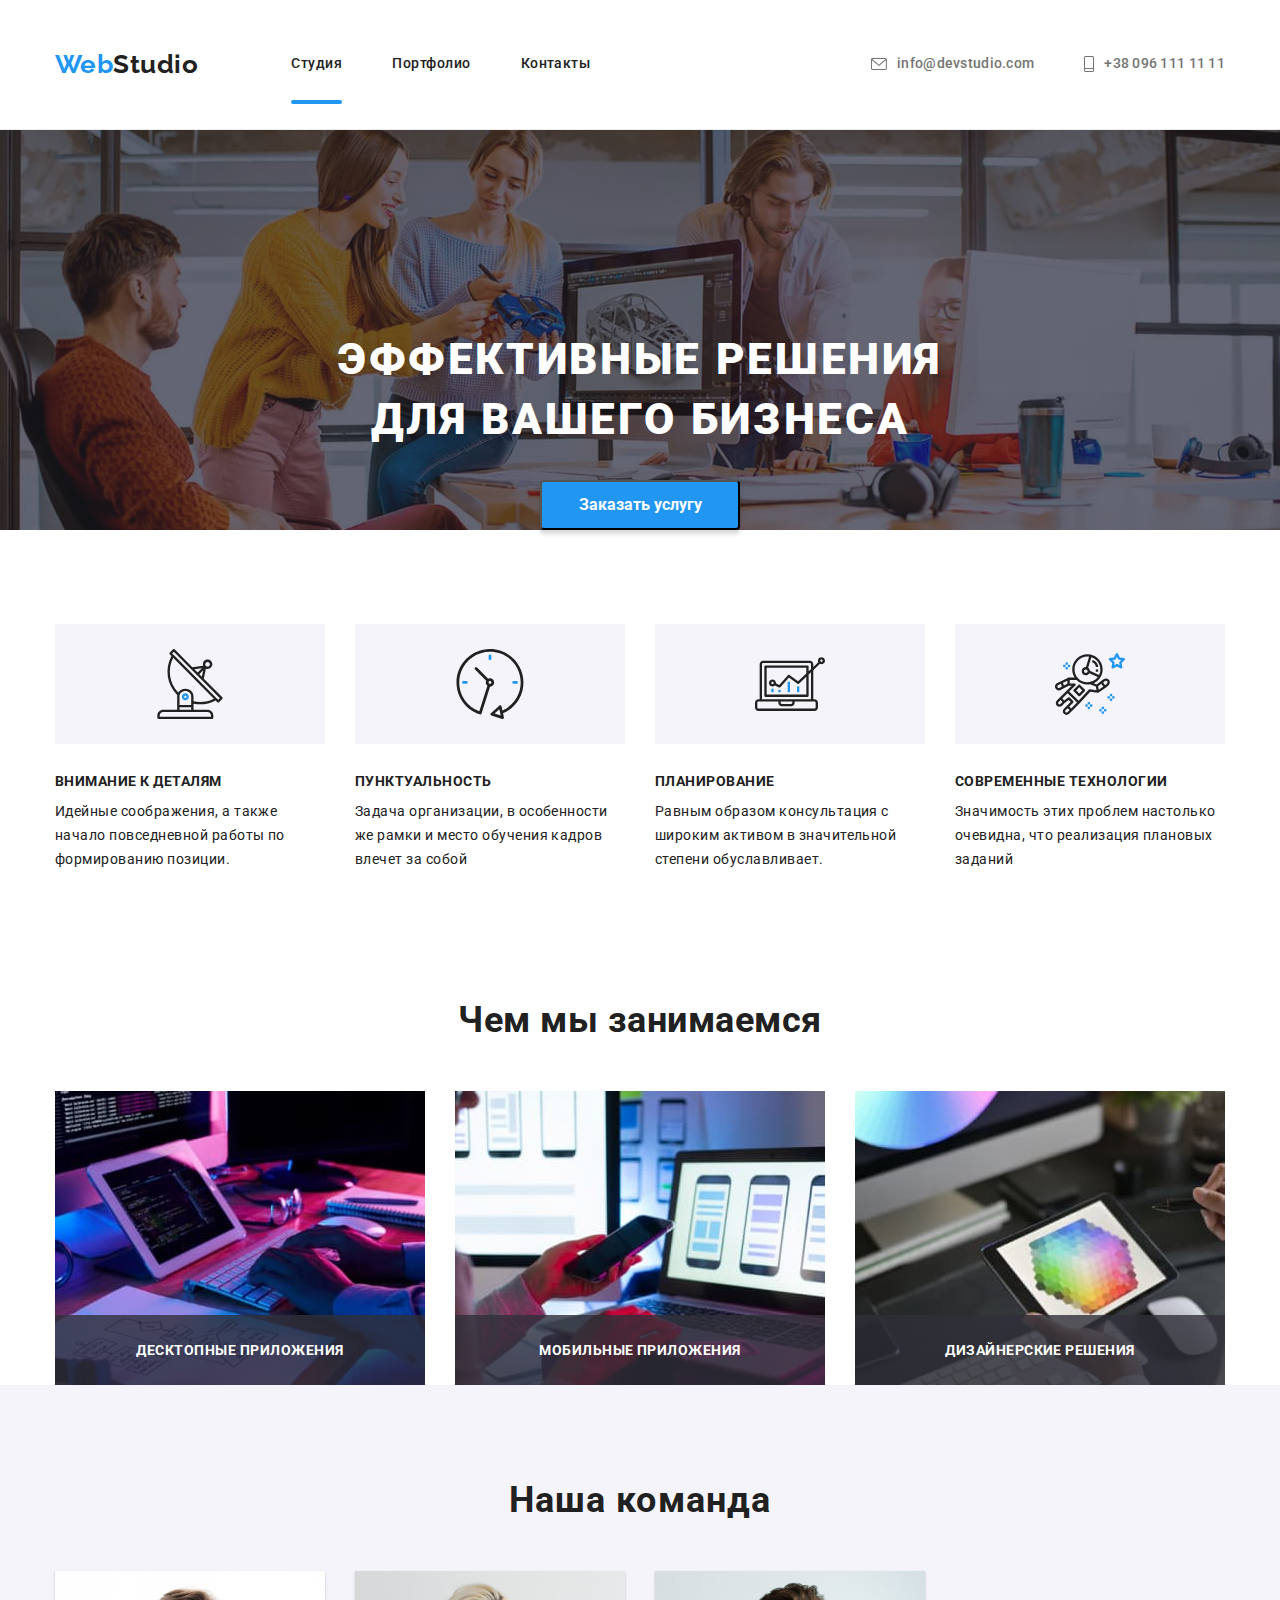
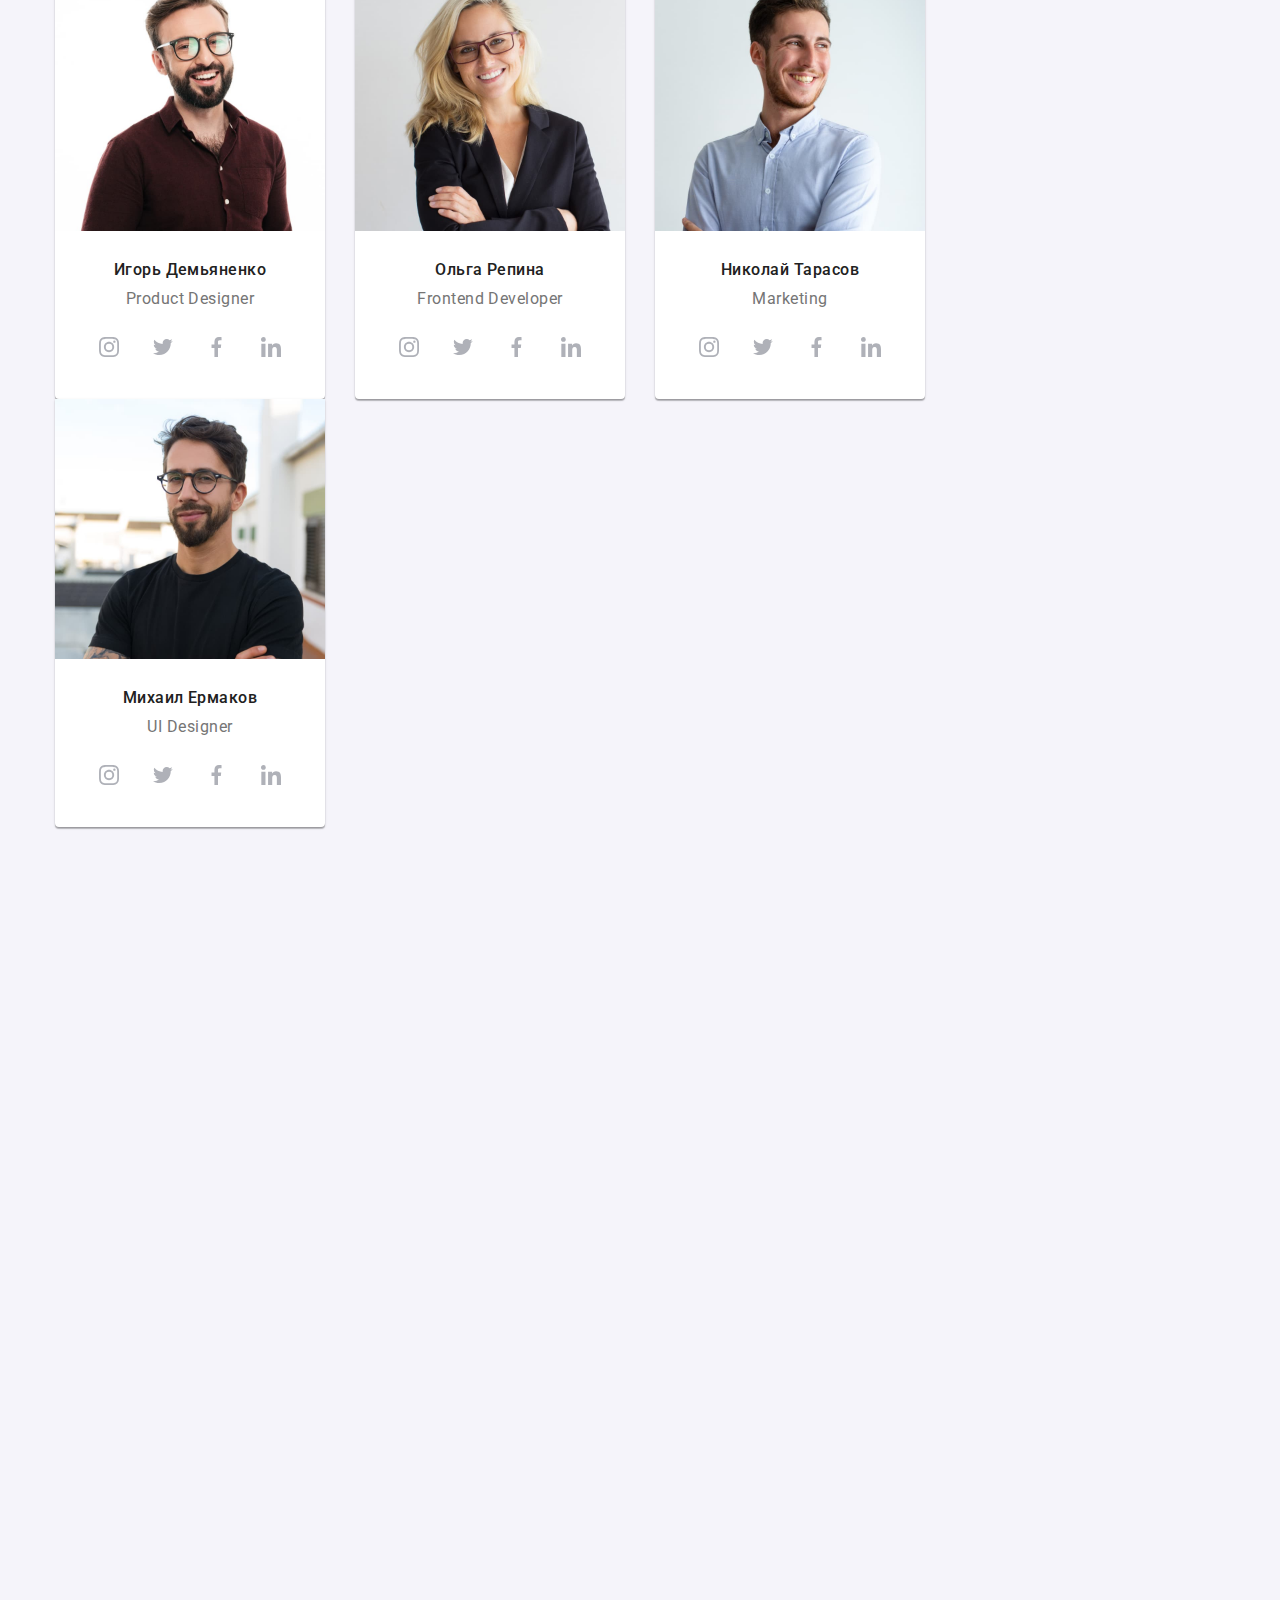
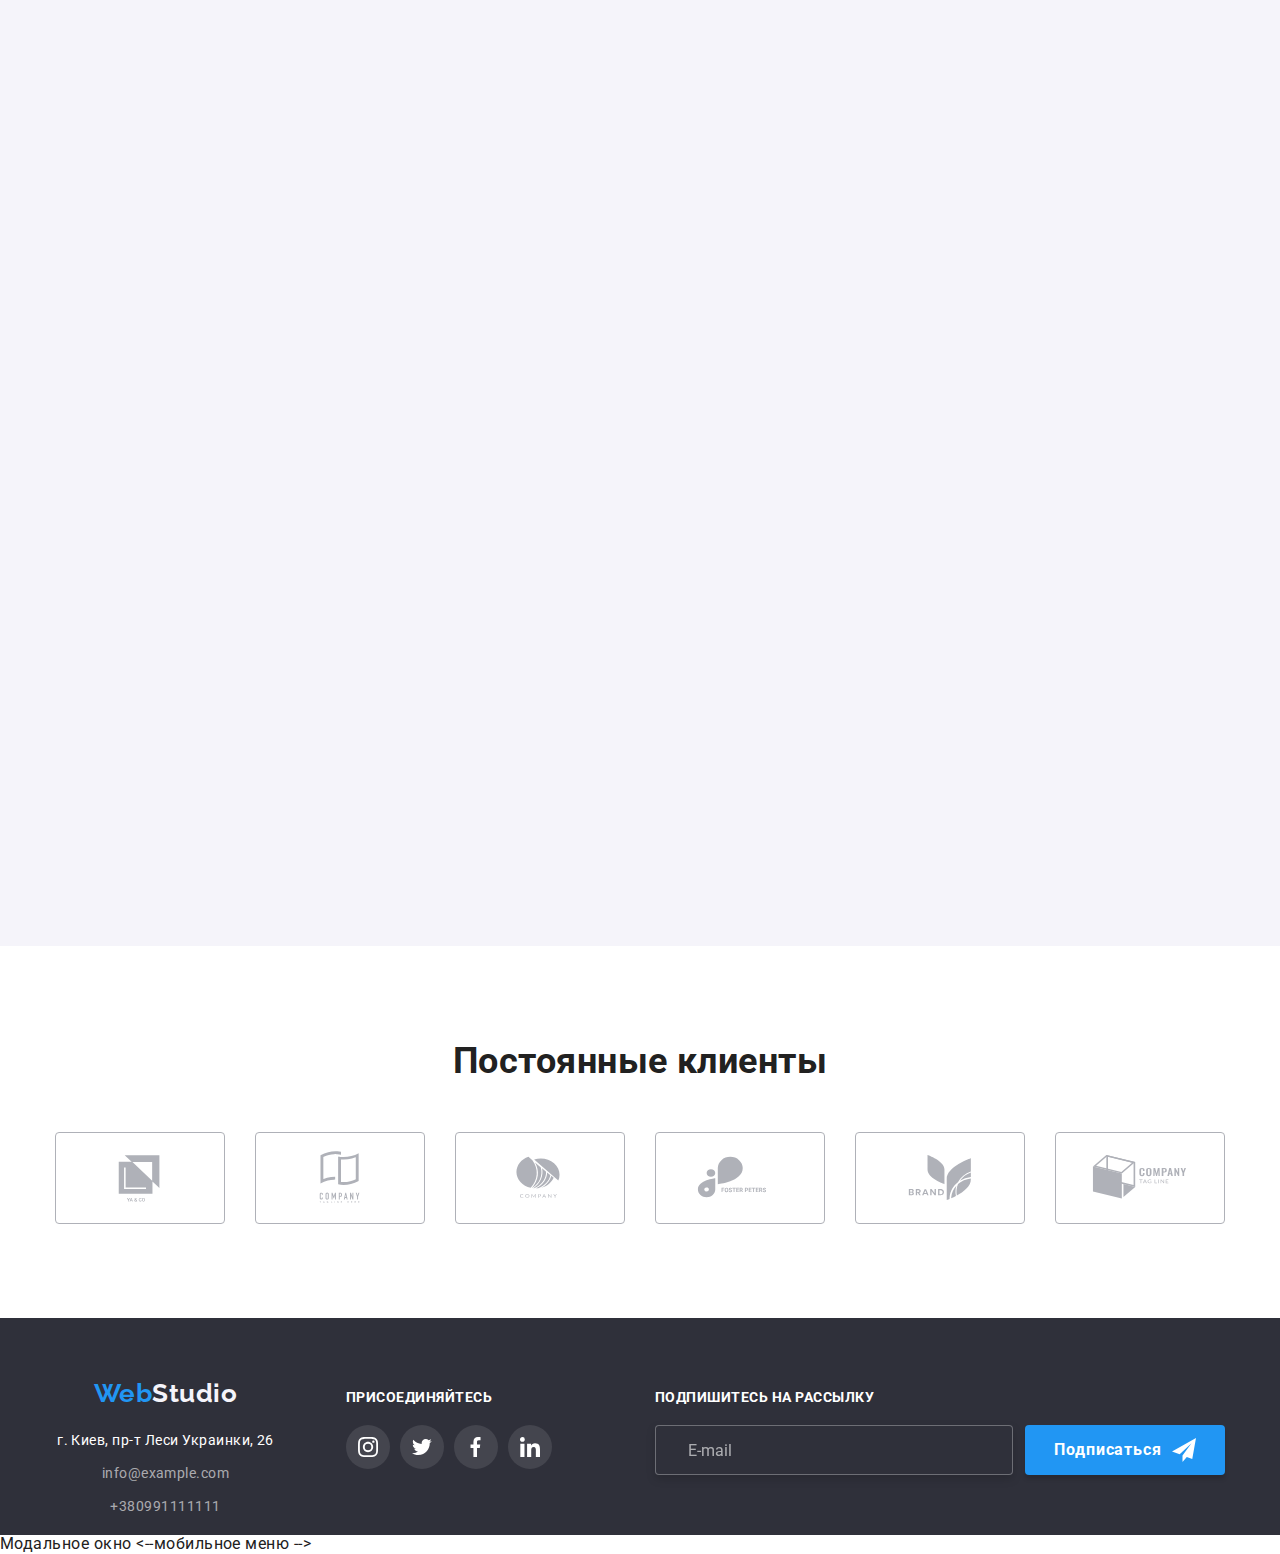
==== index.html @ 1a9c8403 "hw-8-8-8" ====
<!DOCTYPE html>
<html lang="ru">
<head>
    <meta charset="UTF-8">
    <meta http-equiv="X-UA-Compatible" content="IE=edge">
    <meta name="viewport" content="width=device-width, initial-scale=1.0">
    <title>WebStudio</title>
    <link href="https://fonts.googleapis.com/css2?family=Raleway:wght@700&family=Roboto:wght@400;500;700;900&display=swap"
        rel="stylesheet"/>
        <!-- Нормализация стилей -->
        <link rel="stylesheet" href="https://cdn.jsdelivr.net/npm/modern-normalize@1.1.0/modern-normalize.min.css">

    <link rel="stylesheet" href="./css/main.min.css">
</head>
<body class="body-common">
    <!--Секция хедер -->
    
        <header class="header">
        <div class="container container__nav ">
            <a class="header__link " href="./index.html"><span class="header__logo">Web</span><span class="header__lable">Studio</span></a>
                
                <nav class="nav">
                    <ul class="nav__list">
                        <li class="nav__item"><a class="nav__link nav__link--current nav__link--active " href="./index.html">Студия</a></li>
                        <li class="nav__item"><a class="nav__link " href="./portfolio.html">Портфолио</a></li>
                        <li class="nav__item"><a class="nav__link " href="">Контакты</a></li>
                        
                    </ul>
                </nav>
               
               
                   <ul class="contacts">
                       <li class="contacts__link"><a class="contacts__mail" href="mailtoo:info@devstudio.com"><svg class="contacts__icon--mail">
                        <use href="./image/contacts/contacts.svg#icon-mail"></use>
                    </svg>info@devstudio.com</a></li>
                       <li class="contacts__link"><a class="contacts__phone" href="tel:+380961111111"><svg class="contacts__icon--phone">
                        <use href="./image/contacts/contacts.svg#icon-phone"></use>
                    </svg>+38 096 111 11 11</a></li>
                   </ul>

                <button class="menu-btn is-active" type="button" aria-label="кнопка открытия меню" data-menu-button aria-expanded="false">
                    <svg class="menu-btn__icon" width="40" height="40">
                        
                        <use class="menu-btn__icon-open" href="./image/icon/icon_close_menu.svg#open_menu_icon"></use> 

                        <use class="menu-btn__icon-close" href="./image/icon/icon_close_menu.svg#close_menu-icon"></use>
                    </svg>
                </button>
              
    </div>
        </header> 

<!-- Уникальный контент -->
<main>
    <!-- секция герой -->

     
      <section class="hero">
          
        <div class="container container__hero">
            <h1 class="hero__title">Эффективные решения <br> для вашего бизнеса</h1>
    
            <button class="hero__button" type="button" data-modal-open>Заказать услугу</button>
        </div>
      </section>
    <!-- cекция Особенности -->
     <section class="plan"> 
         
    <div class="container">
           <ul class="plan__list">
               <li class="plan__item plan__icon">
                   <h3 class="plan__title">Внимание к деталям</h3>
                   <p class="plan__advantage">Идейные соображения, а также начало повседневной работы по формированию позиции.</p>
                </li>
               <li class="plan__item plan__vector">
                   <h3 class="plan__title">Пунктуальность</h3>
                   <p class="plan__advantage">Задача организации, в особенности же рамки и место обучения кадров влечет за собой</p>
                </li>
               <li class="plan__item plan__diagram">
                   <h3 class="plan__title">Планирование</h3>
                   <p class="plan__advantage">Равным образом консультация с широким активом в значительной степени обуславливает.</p>
                </li>
               <li class="plan__item plan__astronaut">
                   <h3 class="plan__title">Современные технологии</h3>
                   <p class="plan__advantage">Значимость этих проблем настолько очевидна, что реализация плановых заданий</p>
                </li>
           </ul>
      </div>
    </section>

    <!-- Чем мы занимаемся -->
    <section class="about  about__section">
        <div class="container">
                <h2 class="about__title">Чем мы занимаемся</h2>
                <ul class="about__list">
                    <li class="about__item">
                        <img src="./image/work/box1.jpg" alt="печатает текст" width="370" height="294" >
                        <div class="about__text"><p class="about__description">Десктопные приложения</p></div>
                    </li>
                    <li class="about__item">
                        <img src="./image/work/box2.jpg" alt="выбирает дизайн приложения" width="370" height="294" >
                        <div class="about__text">
                        <p class="about__description">Мобильные приложения</p>
                        </div>
                        
                    </li>
                    <li class="about__item">
                        <img src="./image/work/box3.jpg" alt="рисует на планшете" width="370" height="294" >
                        <div class="about__text">
                        <p class="about__description">Дизайнерские решения</p>
                        </div>
                    </li>
                </ul>
           </div>
    
    </section>
    
        
        
         <!-- Наша команда -->
    <section class="team">
        <div class="container">
            <h2 class="team__caption">Наша команда</h2>
            <ul class="team__list">
                <li class="team__item">
                    <img class="team__img" src="./image/team/img1.jpg" alt="Игорь Демьяненко" width="270" height="260" >
                   <div  class=" team__aside">
                        <h3 class="team__title">Игорь Демьяненко</h3>
                        <p class="team__desc">Product Designer</p>
                     
                        <ul class="team-list__icon">
                           <li class="team__icon">
                                <a href="" class="team__link"><svg class="team__svg">
                                    <use href="./image/network/symbol-defs.svg#icon-instagram"></use>
                                </svg></a>
                           </li>
                           <li class="team__icon">
                                <a href="" class="team__link"><svg class="team__svg">
                                        <use href="./image/network/symbol-defs.svg#icon-twitter"></use>
                                    </svg></a>
                           </li>
                               <li class="team__icon">
                                    <a href="" class="team__link"><svg class="team__svg">
                                            <use href="./image/network/symbol-defs.svg#icon-facebook"></use>
                                        </svg></a>
                               </li>
                                   <li class="team__icon">
                                        <a href="" class="team__link"><svg class="team__svg">
                                                <use href="./image/network/symbol-defs.svg#icon-linkedin"></use>
                                            </svg></a>
                                   </li>
                      </ul>
                        
                   </div>
                   
                </li>
                <li class="team__item">
                    <img class="team__img" src="./image/team/img2.jpg" alt="Ольга Репина" width="270" height="260" >
                <div class=" team__aside">
                        <h3 class="team__title">Ольга Репина</h3>
                        <p class="team__desc">Frontend Developer</p>
                        <ul class="team-list__icon">
                            <li class="team__icon">
                                <a href="" class="team__link"><svg class="team__svg">
                                        <use href="./image/network/symbol-defs.svg#icon-instagram"></use>
                                    </svg></a>
                            </li>
                            <li class="team__icon">
                                <a href="" class="team__link"><svg class="team__svg">
                                        <use href="./image/network/symbol-defs.svg#icon-twitter"></use>
                                    </svg></a>
                            </li>
                            <li class="team__icon">
                                <a href="" class="team__link"><svg class="team__svg">
                                        <use href="./image/network/symbol-defs.svg#icon-facebook"></use>
                                    </svg></a>
                            </li>
                            <li class="team__icon">
                                <a href="" class="team__link"><svg class="team__svg">
                                        <use href="./image/network/symbol-defs.svg#icon-linkedin"></use>
                                    </svg></a>
                            </li>
                        </ul>
                       
                  </div>
                   
                </li>
               <li class="team__item">
                    <img class="team__img" src="./image/team/img3.jpg" alt="Николай Тарасов" width="270" height="260" >
                    <div class=" team__aside">
                        <h3 class="team__title">Николай Тарасов</h3>
                        <p class="team__desc">Marketing</p>
                        
                        <ul class="team-list__icon">
                            <li class="team__icon">
                                <a href="" class="team__link"><svg class="team__svg">
                                        <use href="./image/network/symbol-defs.svg#icon-instagram"></use>
                                    </svg></a>
                            </li>
                            <li class="team__icon">
                                <a href="" class="team__link"><svg class="team__svg">
                                        <use href="./image/network/symbol-defs.svg#icon-twitter"></use>
                                    </svg></a>
                            </li>
                            <li class="team__icon">
                                <a href="" class="team__link"><svg class="team__svg">
                                        <use href="./image/network/symbol-defs.svg#icon-facebook"></use>
                                    </svg></a>
                            </li>
                            <li class="team__icon">
                                <a href="" class="team__link"><svg class="team__svg">
                                        <use href="./image/network/symbol-defs.svg#icon-linkedin"></use>
                                    </svg></a>
                            </li>
                        </ul>
                   </div>
                    
                </li>
            <li class="team__item">
                    <img class="team-img" src="./image/team/img4.jpg" alt="Михаил Ермаков" width="270" height="260" >
                    <div class=" team__aside">
                        <h3 class="team__title">Михаил Ермаков</h3>
                        <p class="team__desc">UI Designer</p>
                       
                        <ul class="team-list__icon">
                            <li class="team__icon">
                                <a href="" class="team__link"><svg class="team__svg">
                                        <use href="./image/network/symbol-defs.svg#icon-instagram"></use>
                                    </svg></a>
                            </li>
                            <li class="team__icon">
                                <a href="" class="team__link"><svg class="team__svg">
                                        <use href="./image/network/symbol-defs.svg#icon-twitter"></use>
                                    </svg></a>
                            </li>
                            <li class="team__icon">
                                <a href="" class="team__link"><svg class="team__svg">
                                        <use href="./image/network/symbol-defs.svg#icon-facebook"></use>
                                    </svg></a>
                            </li>
                            <li class="team__icon">
                                <a href="" class="team__link"><svg class="team__svg">
                                        <use href="./image/network/symbol-defs.svg#icon-linkedin"></use>
                                    </svg></a>
                            </li>
                        </ul>
                    </div>
                    
                </li>
            </ul>
</div>
    </section> 
<!-- Клиенты -->
     <section class="clients">
        <div class="container">
            <h2 class="clients-title">Постоянные клиенты</h2>
            <ul class="clients__list">
                <li class="clients__item"><a href="" class="clients__link"><svg class="clients__icon"><use href="./image/clients/clients.svg#icon-logo6"></use></svg></a></li>
                <li class="clients__item"><a href="" class="clients__link"><svg class="clients__icon"><use href="./image/clients/clients.svg#icon-logo2"></use></svg></a></li>
                <li class="clients__item"><a href="" class="clients__link"><svg class="clients__icon"><use href="./image/clients/clients.svg#icon-logo3"></use></svg></a></li>
                <li class="clients__item"><a href="" class="clients__link"><svg class="clients__icon"><use href="./image/clients/clients.svg#icon-logo4"></use></svg></a></li>
                <li class="clients__item"><a href="" class="clients__link"><svg class="clients__icon"><use href="./image/clients/clients.svg#icon-logo5"></use></svg></a></li>
                <li class="clients__item"><a href="" class="clients__link"><svg class="clients__icon"><use href="./image/clients/clients.svg#icon-logo1"></use></svg></a></li>
        
            </ul>
        </div>
    </section>
</main> 
<!-- Секция футер -->
    <footer class="footer">
        <div class="container container__footer">
           
                <div class="footer__wrapper">
                    <a class="footer__link" href="./index.html"><span class="footer__logo">Web</span><span
                            class="footer__visible">Studio</span></a>
                    <address class="footer__address footer-contacts">г. Киев, пр-т Леси Украинки, 26</address>
                    <ul class="footer__contacts">
                        <li class="footer__item"><a class="footer__mail" href="mailto:info@example.com">info@example.com</a></li>
                        <li><a class="footer__phone" href="tel:+380991111111">+380991111111</a></li>
                    </ul>
                </div>
               <div class="social-media">
                    <h2 class="social-media__join">ПРИСОЕДИНЯЙТЕСЬ</h2>
                    <ul class="social-media__list">
                        <li class="social-media__team">
                            <a href="" class="social-media__icon"><svg class="social-media__network">
                                    <use href="./image/network/symbol-defs.svg#icon-instagram"></use>
                                </svg></a>
                        </li>
                        <li class="social-media__team">
                            <a href="" class="social-media__icon"><svg class="social-media__network">
                                    <use href="./image/network/symbol-defs.svg#icon-twitter"></use>
                                </svg></a>
                        </li>
                        <li class="social-media__team">
                            <a href="" class="social-media__icon"><svg class="social-media__network">
                                    <use href="./image/network/symbol-defs.svg#icon-facebook"></use>
                                </svg></a>
                        </li>
                        <li class="social-media__team">
                            <a href="" class="social-media__icon"><svg class="social-media__network">
                                    <use href="./image/network/symbol-defs.svg#icon-linkedin"></use>
                                </svg></a>
                        </li>
                    </ul>
        
           </div>
        
           <div class="subscribe">
            <h2 class="subscribe__title">Подпишитесь на рассылку</h2>
               <form  class="subscribe__form">
                   <label for="mail" class=""></label>
                   <input type="text" class="footer-input" placeholder="E-mail" name="mail" id="mail">
                <button type="submit" class="subscribe__button"><span class="subscribe__text">Подписаться</span><svg class="subscribe__icon">
                    <use href="./image/modal/airplane.svg#icon-airplane"></use>
                </svg></button>
               </form>
            
           </div>
        </div>
    
    </footer>
     Модальное окно
    <div class="backdrop is-hidden" data-modal>
        <div class="modal">
            <button data-modal-close class="buttom__close"></button>
            <form class="form">
                <h2 class="form__title">Оставьте свои данные, мы вам перезвоним</h2>
                <div class="form__field">
                    <label for="name">Имя</label>
                    <input class="form__name" type="email" name="mailto" id="name">
                    <svg class="form__user">
                        <use class="" href="./image/modal/modal.svg#icon-user"></use>
                    </svg>
                </div>
                <div class="form__field">
                    <label for="tel">Телефон</label>
                    <input class="form__name" type="tel" name="tel" id="tel">
                    <svg class="form__phone">
                        <use href="./image/modal/modal.svg#icon-phone-2"></use>
                    </svg>
                </div>
                <div class="form__field">
                    <label for="mail">Почта</label>
                    <input class="form__name" type="email" name="mailto">
                    <svg class="form__mail">
                        <use href="./image/modal/modal.svg#icon-mail-2"></use>
                    </svg>
                </div>

                
                <div class="form__field">
                    <label for="comment">Комментарий</label>
                    <textarea class="form__comment" name="comment" id="comment" cols="30" rows="10" placeholder="Введите текст"></textarea>
                </div>
                
                <div class="form__agree">
                    <label for="agree"><input type="checkbox" name="agree" id="agree" class="visually-hidden">
                    <span class="form__lable"></span> Соглашаюсь с рассылкой и принимаю<a href="" class="form__link">Условия договора</a>
                    </label>
                </div>
                
                <button type="submit" class="button__send">Отправить</button>
            </form>
            
        </div>
    </div>
    <--мобильное меню -->
     <div class="mobile-menu" data-menu>
       <nav class="mobile-nav">
         <ul class="mobile-nav__list">
             <li class="mobile-nav__item">
                 <a href="" class="mobile-nav__link">Студия</a>
                </li>
             <li class="mobile-nav__item">
                 <a href="" class="mobile-nav__link">Портфолио</a>
                </li>
             <li class="mobile-nav__item">
                 <a href="" class="mobile-nav__link">Контакты</a>
                </li>
         </ul>

        <ul class="mobile-contacts">
            <li class="mobile-contacts__item">
                <a href="" class="mobile-contacts__link" href="tel: +380961111111">+38 096 111 11 11</a>
            </li>
            <li class="mobile-contacts__item">
                <a href="" class="mobile-contacts__mail" href="mailtoo:info@devstudio.com">info@devstudio.com</a>
            </li>
        </ul>

        <ul class="mobile-socials">
            <li class="mobile-socials__item">
                <a href="" class="mobile_socials__link" target="_blank" rel="noopener noreferrer">Instagram |</a>
            </li>
            <li class="mobile-socials__item">
                <a href="" class="mobile_socials__link" target="_blank" rel="noopener noreferrer">&nbsp;Twitter |</a>
            </li>
            <li class="mobile-socials__item">
                <a href="" class="mobile_socials__link" target="_blank" rel="noopener noreferrer">&nbsp;Facebook |</a>
            </li>
            <li class="mobile-socials__item">
                <a href="" class="mobile_socials__link" target="_blank" rel="noopener noreferrer">&nbsp;LinkedIn</a>
            </li>
        </ul>
       </nav>
    </div>
    <script src="./js/menu.js"></script>
     <script src="./js/modal.js"></script>
</body>
</html>
---- css/main.min.css ----
:root{--primary-text-color: #2196f3;--title-text-color: #757575;--accent-color: #212121;--primary-background: #e5e5e5;--main-tetle-text: #ffffff}.visually-hidden{position:absolute;width:1px;height:1px;margin:-1px;border:0;padding:0;white-space:nowrap;clip-path:inset(100%);clip:rect(0 0 0 0);overflow:hidden}.body-common{color:var(--accent-color);font-family:Roboto,sans-serif;letter-spacing:.03em}h1,h2,h3,h4,p{margin-top:0;margin-bottom:0}ul{list-style:none;padding-left:0;margin:0;padding:0}textarea{resize:none}a{text-decoration:none}img{display:block;height:auto}a{color:var(--accent-color);text-decoration:none}.body{color:var(--accent-color);font-family:Roboto,sans-serif;letter-spacing:.03em}.container{width:100%;padding-left:15px;padding-right:15px;margin-left:auto;margin-right:auto}@media screen and (min-width: 480px){.container{width:480px}}@media screen and (min-width: 768px){.container{width:768px}}@media screen and (min-width: 1200px){.container{width:1200px}}.header{border-bottom:1px solid #ececec;padding-top:16px;padding-bottom:16px}@media screen and (min-width: 768px){.header{padding-top:26px;padding-bottom:26px}}@media screen and (min-width: 1200px){.header{padding-top:24px;padding-bottom:25px}}.container__nav{display:flex;align-items:center}.header__link{font-family:Raleway;font-weight:700;margin-right:93px}@media screen and (max-width: 768px){.header__link{margin-right:88px}}@media screen and (min-width: 320px){.header__link{font-size:24px;line-height:1.16}}@media screen and (min-width: 767px){.header__link{font-size:24px;line-height:1.16}}@media screen and (min-width: 1200px){.header__link{font-size:26px;line-height:1.19}}@media screen and (max-width: 767px){.nav{display:none}}.nav__list{display:flex}.nav__item{margin-right:50px}.nav__item:last-child{margin:0}.nav__link:active{color:var(--primary-text-color)}.nav__link{padding-top:32px;padding-bottom:32px;display:block;position:relative;transition:color 250ms cubic-bezier(0.4, 0, 0.2, 1)}.nav__link:hover,.nav__link:focus{color:var(--primary-text-color)}.nav__link:active::after,.nav__link:focus::after{opacity:0}.nav__link--active:after{content:"";display:block;width:100%;height:4px;background-color:var(--primary-text-color);border-radius:2px;position:absolute;left:0;bottom:0;opacity:1}.nav__link--current{color:#2196f3}.header-contacts{display:flex;justify-content:flex-end}.contacts{display:flex;margin-left:auto;flex-direction:column}@media screen and (max-width: 767px){.contacts{display:none}}@media screen and (min-width: 1200px){.contacts{flex-direction:row}}@media screen and (min-width: 767px){.contacts__link{margin-right:auto}}@media screen and (min-width: 1200px){.contacts__link{margin-right:50px}}.contacts__icon--phone{width:10px;height:16px;margin-right:10px;fill:currentColor;transition:fill 250ms cubic-bezier(0.4, 0, 0.2, 1)}.contacts__icon--mail{width:16px;height:12px;margin-right:10px;fill:currentColor;transition:fill 250ms cubic-bezier(0.4, 0, 0.2, 1)}.contacts__link:last-child{margin-right:0}a:hover .contacts__icon--mail{fill:var(--primary-text-color)}a:focus .contacts__icon--mail{fill:var(--primary-text-color)}a:hover .contacts__icon--phone{fill:var(--primary-text-color)}a:focus .contacts__icon--phone{fill:var(--primary-text-color)}.contacts__phone,.contacts__mail{color:var(--title-text-color);font-weight:500;font-size:14px;line-height:1.14;letter-spacing:.02em;align-items:center;display:flex;transition:color 250ms cubic-bezier(0.4, 0, 0.2, 1)}@media screen and (min-width: 767px){.contacts__phone,.contacts__mail{padding-top:5px;padding-bottom:5px}}@media screen and (min-width: 1200px){.contacts__phone,.contacts__mail{padding-top:32px;padding-bottom:32px}}.contacts__phone:hover,.contacts__phone:focus,.contacts__mail:hover,.contacts__mail:focus{color:var(--primary-text-color)}.plan{padding-top:94px;padding-bottom:94px}.plan__title{color:var(--accent-color);font-weight:700;font-size:14px;line-height:1.14;text-transform:uppercase;margin-bottom:10px}@media screen and (min-width: 320px)and (max-width: 767px){.plan__title{text-align:center}}@media screen and (min-width: 767px){.plan__list{display:flex;justify-content:center;flex-wrap:wrap}}@media screen and (min-width: 1200px){.plan__list{display:flex}}.plan__item{max-width:450px;margin-left:auto;margin-right:auto;margin-bottom:30px}@media screen and (min-width: 767px){.plan__item{width:354px;height:120px;margin-bottom:161px}}@media screen and (min-width: 1200px){.plan__item{width:270px;margin-right:30px;font-size:14px;line-height:1.7}.plan__item:last-child{margin-right:0}}.plan__item::before{display:block;content:"";height:120px;background-color:#f5f4fa;background-size:70px 70px;background-repeat:no-repeat;background-position:center;margin-bottom:30px}.plan__icon::before{background-image:url("../image/icon/antenna.svg")}.plan__vector::before{background-image:url("../image/icon/clock.svg")}.plan__diagram::before{background-image:url("../image/icon/diagram.svg")}.plan__astronaut::before{background-image:url("../image/icon/astronaut.svg")}.plan__advantage{font-size:14px;line-height:1.71}.mobile-menu{position:fixed;top:0;left:0;width:100vw;height:100vh;transform:translateX(100%);visibility:hidden;transition:transform 300ms;pointer-events:none}@media screen and (min-width: 480px)and (max-width: 767px){.mobile-menu{background-color:#fff;box-shadow:0px 4px 8px rgba(0,0,0,.04),0px 2px 4px rgba(0,0,0,.08),0px 1px 3px rgba(0,0,0,.16)}}.mobile-menu.is-open{transform:translateX(0);visibility:visible;pointer-events:initial}.mobile-nav{width:100%;height:100%;background-color:#fff;padding-top:48px;padding-left:40px}@media screen and (min-width: 480px)and (max-width: 767px){.mobile-nav{width:100%}}.mobile-nav__link{display:inline-block;margin-bottom:32px;font-weight:500;font-size:40px;line-height:47px;letter-spacing:.02em;color:#212121}.mobile-nav__link:hover{color:#2196f3}.mobile-nav__link:focus{color:#2196f3}.mobile-nav__list{display:inline-block;margin-bottom:306px}.mobile-contacts__link{display:inline-block;font-weight:500;font-size:34px;line-height:1.17;letter-spacing:.02em;color:#2196f3;margin-bottom:32px}.mobile-contacts__mail{display:inline-block;font-weight:500;font-size:24px;line-height:1.16px;letter-spacing:.02em;color:#757575;margin-bottom:64px}.mobile-socials{display:flex}.mobile_socials__link{font-weight:500;font-size:18px;line-height:1.2px;letter-spacing:.02em;color:#2196f3}.menu-btn{display:block;width:40px;height:40px;margin:0;padding:0;margin-left:auto;background-color:rgba(0,0,0,0);border:rgba(0,0,0,0);outline:rgba(0,0,0,0);z-index:99}@media screen and (min-width: 768px){.menu-btn{display:none}}.menu-btn__icon{width:40px;height:40px}.menu-btn__icon-open{opacity:0}.menu-btn__icon-close{opacity:1}.menu-btn.is-active .menu-btn__icon-open{opacity:1}.menu-btn.is-active .menu-btn__icon-close{opacity:0}.hero__button{color:var(--main-tetle-text);background-color:var(--primary-text-color);cursor:pointer;box-shadow:0px 4px 4px rgba(0,0,0,.15);border-radius:4px;font-weight:700;font-size:16px;line-height:1.88;width:200px;height:50px;display:block;margin-left:auto;margin-right:auto}.backdrop{position:fixed;top:0;left:0;width:100%;height:100%;background-color:rgba(0,0,0,.2);opacity:1;transition:opacity 250ms cubic-bezier(0.4, 0, 0.2, 1),visibility 250ms cubic-bezier(0.4, 0, 0.2, 1)}.backdrop.is-hidden{opacity:0;pointer-events:none;visibility:hidden}.backdrop.is-hidden .modal{transform:translate(-50%, -50%) scale(0.9)}.modal{min-height:581px;min-width:528px;background-color:var(--main-tetle-text);position:absolute;top:50%;left:50%;transform:translate(-50%, -50%) scale(1);transition:transform 250ms cubic-bezier(0.4, 0, 0.2, 1)}.buttom__close{position:absolute;top:8px;right:8px;width:30px;height:30px;cursor:pointer;border:1px solid rgba(0,0,0,.1);border-radius:100%;background:#fff}.buttom__close:before,.buttom__close:after{content:"";position:absolute;top:12px;left:4px;width:20px;height:2px;background:#000;transition:background-color 250ms cubic-bezier(0.4, 0, 0.2, 1)}.buttom__close:before{webkit-transform:rotate(45deg);transform:rotate(45deg)}.buttom__close:after{webkit-transform:rotate(-45deg);transform:rotate(-45deg)}.buttom__close:hover::before{background-color:var(--primary-text-color)}.buttom__close:hover::after{background-color:var(--primary-text-color)}.buttom__close:focus::before{background-color:var(--primary-text-color)}.buttom__close:focus::after{background-color:var(--primary-text-color)}.form{padding:40px;margin-left:auto;margin-right:auto}.form__field{margin-bottom:28px;display:flex;flex-direction:column;font-weight:400;font-size:12px;line-height:14px;color:var(--title-text-color)}.form__field{margin-bottom:10px;display:flex;flex-direction:column}.form__field:focus-within{fill:#2196f3}.form__user{position:absolute;top:107px;left:56px;width:12px;height:12px}.form__phone{position:absolute;top:174px;left:55px;width:13px;height:13px}.form__mail{position:absolute;width:15px;height:12px;top:243px;left:54px}.form__name{display:block;height:40px;position:relative;transition:border 250ms cubic-bezier(0.4, 0, 0.2, 1)}.form__title{font-weight:700;font-size:20px;line-height:23px;text-align:center;margin-bottom:12px;color:var(--accent-color)}.form label{margin-bottom:4px}.form input{margin:0;padding:6px 10px;border:1px solid rgba(33,33,33,.2);border-radius:4px;padding-left:42px;outline:none}input:focus{border:1px solid var(--primary-text-color)}.form input::placeholder{padding-left:16px;font-size:12px;line-height:14px;letter-spacing:.01em;color:rgba(117,117,117,.5)}.form__agree{font-weight:400;font-size:14px;line-height:24px;color:var(--title-text-color);margin-bottom:30px;display:flex}.form__agree input{margin-right:8px}.form__agree label{display:flex;align-items:center}textarea:focus{border:1px solid var(--primary-text-color)}.form__comment{padding:16px;border:1px solid rgba(33,33,33,.2);box-sizing:border-box;border-radius:4px;height:120px;color:rgba(117,117,117,.5);outline:none;transition:border 250ms cubic-bezier(0.4, 0, 0.2, 1)}.visually-hidden:checked+.form__lable{border-color:#2196f3;background-color:#2196f3;background-image:url("../image/modal/check.svg");background-size:contain;background-origin:border-box;background-repeat:no-repeat}.visually-hidden:focus+.form__lable{border-color:#2196f3}.form__lable{display:inline-block;border:2px solid var(--accent-color);border-radius:2px;width:16px;height:15px;margin-right:8px}.button__send{display:block;width:200px;height:50px;background-color:var(--primary-text-color);box-shadow:0px 4px 4px rgba(0,0,0,.15);border-radius:4px;margin-left:auto;margin-right:auto;color:var(--main-tetle-text);font-weight:700;font-size:16px;line-height:30px;letter-spacing:.06em}.form__link{color:#2196f3;text-decoration:underline}.hero{background:#2f303a;max-width:1600px;padding-top:118px;padding-bottom:118px;height:400px;text-align:center;margin-left:auto;margin-right:auto;background-position:center;background-size:cover;background-repeat:no-repeat;background-image:linear-gradient(to right, rgba(47, 48, 58, 0.4), rgba(47, 48, 58, 0.4)),url("../image/home/team.jpg")}@media screen and (min-width: 1200px){.hero{padding-top:200px;padding-bottom:200px}}.hero__title{display:block;max-width:360px;font-weight:900;font-size:26px;line-height:1.62;text-align:center;letter-spacing:.06em;text-transform:uppercase;color:var(--main-tetle-text);margin-left:auto;margin-right:auto;margin-bottom:30px}@media screen and (min-width: 1200px){.hero__title{max-width:700px;font-size:44px;line-height:1.36}}@media screen and (max-width: 1199px){.about__section{display:none}}.about__list{display:flex;margin-right:-30px}.about__item{flex-basis:calc((100% - 180px)/3);margin-right:30px;position:relative}.about__item:last-child{margin-right:0}.about__title{color:var(--accent-color);font-size:36px;line-height:1.17;text-align:center;margin-bottom:50px}.about__text{position:absolute;bottom:0;width:370px;height:70px;background-color:rgba(47,48,58,.8)}.about__description{font-weight:700;font-size:14px;line-height:16px;text-align:center;text-transform:uppercase;color:#fff;padding-top:27px}.team{background:#f5f4fa;padding-top:94px;padding-bottom:94px;height:2761px}@media screen and (min-width: 767px){.team__list{display:flex;flex-wrap:wrap}}@media screen and (min-width: 1200px){.team__list{display:flex}}.team__item{background:#fff;box-shadow:0px 1px 3px rgba(0,0,0,.12),0px 1px 1px rgba(0,0,0,.14),0px 2px 1px rgba(0,0,0,.2);border-radius:0px 0px 4px 4px;width:450px;margin-left:auto;margin-right:auto;margin-bottom:30px}.team__item:last-child{margin-bottom:0px}@media screen and (min-width: 767px)and (max-width: 1199px){.team__item{width:353px;margin-right:30px;margin-bottom:30px;flex-basis:calc((100% - 60px)/2)}.team__item:nth-child(n+3){margin-bottom:0}}@media screen and (min-width: 1200px){.team__item{width:270px;margin:0;margin-right:30px}}.team__caption-list:last-child{margin-right:0}.team__img{display:flex;flex-basis:calc((100% - 360px)/4);margin-right:30px}.team__caption{font-weight:bold;font-size:28px;line-height:1.17;text-align:center;letter-spacing:.03em;margin-bottom:30px}@media screen and (min-width: 1200px){.team__caption{font-size:36px;line-height:42px;margin-bottom:50px}}.team__title{font-weight:500;font-size:16px;line-height:1.18;text-align:center;margin-bottom:10px}.team__aside{padding-top:30px;padding-bottom:30px}.team__desc{font-size:16px;line-height:1.18;color:var(--title-text-color);margin-bottom:0;text-align:center}.team-list__icon{display:flex;padding-top:16px;justify-content:center}.team__icon{margin-right:10px;text-align:center}.team__icon:last-child{margin-right:0}.team__link{width:44px;height:44px;display:flex;justify-content:center;align-items:center;border-radius:50%;transition:background-color 250ms cubic-bezier(0.4, 0, 0.2, 1)}.team__link:hover,.team__link:focus{fill:#fff;background-color:#2196f3}.team__svg{width:20px;height:20px;fill:#afb1b8;transition:fill 250ms cubic-bezier(0.4, 0, 0.2, 1)}.team__link:hover .team__svg,.team__link:focus .team__svg{fill:#fff}.clients{padding-top:94px;padding-bottom:94px}.clients__list{display:flex;justify-content:center;flex-wrap:wrap;margin-right:-30px;margin-bottom:-30px}.clients__item{min-width:210px;min-height:92px;margin-right:30px;margin-bottom:30px}@media scscreen and (min-width: 767px)and (max-width: 1199px){.clients__item{min-width:226px}.clients__item:nth-child(n+3){margin-bottom:0}}@media screen and (min-width: 1200px){.clients__item{min-width:170px}}.clients__item{fill:#2196f3}.clients__item:not(:last-child){margin-right:30px}.clients__link{display:flex;width:100%;height:100%;justify-content:center;align-items:center;border:1px solid #afb1b8;border-radius:4px;transition:border-color 250ms cubic-bezier(0.4, 0, 0.2, 1)}.clients__link:hover,.clients__link:focus{fill:#2196f3}.clients__link:hover,.clients__link:focus{border-color:#2196f3}.clients__link:hover .clients__item:last-child{margin-right:0}.clients__link{fill:#afb1b8}.clients-title{text-align:center;font-weight:bold;font-size:36px;line-height:42px;color:var(--accent-color);margin-bottom:50px}.clients__icon:hover .clients__link,.clients__icon:focus .clients__link{fill:#2196f3}.clients__icon{width:106px;height:60px;transition:fill 250ms cubic-bezier(0.4, 0, 0.2, 1)}.footer{background:#2f303a;padding-top:60px;padding-bottom:60px}.footer__logo,.header__logo{color:var(--primary-text-color)}.footer__visible{color:#f5f4fa;font-family:Raleway}.footer__wrapper{margin-bottom:60px}@media screen and (min-width: 768px){.footer__wrapper{margin-right:165px}}@media screen and (man-width: 1199px){.footer__wrapper{justify-content:center}}@media screen and (min-width: 1200px){.footer__wrapper{margin-right:70px;flex-grow:1;margin-bottom:-60px}}.footer__link{display:inline-block;font-family:Raleway;font-weight:700;font-size:26px;line-height:1.19;display:block;margin-bottom:20px}.footer__address{font-style:normal;font-size:14px;line-height:1.71;color:var(--main-tetle-text);margin-bottom:9px}.footer__item:not(:last-child){margin-bottom:9px}.footer__phone,.footer__mail{font-size:14px;line-height:1.71;color:rgba(255,255,255,.6)}.social-media__icon{display:flex;width:44px;height:44px;border-radius:50%;justify-content:center;align-items:center;transition:background-color 250ms cubic-bezier(0.4, 0, 0.2, 1)}.social-media__icon:hover,.social-media__icon:focus{fill:#fff;background-color:#2196f3}.social-media__network{width:20px;height:20px}.container__footer{text-align:center}@media screen and (min-width: 768px){.container__footer{display:flex;align-items:baseline;justify-content:space-around;flex-wrap:wrap}}@media screen and (min-width: 1200px){.container__footer{justify-content:left;flex-wrap:nowrap}}.social-media__list{display:flex}@media screen and (max-width: 1199px){.social-media__list{justify-content:center}}@media screen and (min-width: 1200px){.social-media__list{justify-content:center}}.social-media{display:flex;flex-direction:column}@media screen and (max-width: 767px){.social-media{margin-top:60px}}@media screen and (max-width: 1199px){.social-media{justify-content:center}}@media screen and (min-width: 1200px){.social-media{justify-content:left;margin-right:93px}}.social-media__join{font-weight:700;font-size:14px;line-height:16px;text-transform:uppercase;color:#fff;margin-bottom:20px;text-align:center}@media screen and (min-width: 1200px){.social-media__join{text-align:left}}.social-media__team{margin-right:10px;border-radius:50%;justify-content:center;align-items:center;background-color:rgba(255,255,255,.1);transition:opacity 250ms cubic-bezier(0.4, 0, 0.2, 1)}.social-media__team:not(:last-child){margin-right:10px}.social-media__network{fill:#fff}.subscribe__title{margin-bottom:20px;font-weight:700;font-size:14px;line-height:16px;text-transform:uppercase;color:var(--main-tetle-text)}@media screen and (min-width: 1200px){.subscribe__title{text-align:left}}.subscribe__form{margin-top:20px}@media screen and (min-width: 768px){.subscribe__form{flex-wrap:nowrap;align-items:center}}@media screen and (min-width: 1200px){.subscribe__form{display:flex;align-items:center}}.footer-input{font-size:16px;line-height:1.25;padding-left:15px;align-items:center;width:100%;height:50px;background-color:#2f303a;border:1px solid rgba(255,255,255,.3);filter:drop-shadow(0px 4px 4px rgba(0, 0, 0, 0.15));border-radius:4px}@media screen and (max-width: 1199px){.footer-input{max-width:450px}}@media screen and (min-width: 480px){.footer-input{width:450px}}@media screen and (min-width: 1200px){.footer-input{max-width:100%}}.footer-input::placeholder{color:rgba(255,255,255,.6)}@media screen and (max-width: 1199px){.subscribe{margin-top:60px}}@media screen and (min-width: 1200px){.subscribe{max-width:570px}}.subscribe__form input::placeholder{padding:16px}.subscribe__form input{padding-left:16px}.subscribe__button{display:inline-flex;align-items:center;justify-content:center;margin-top:20px;margin-right:auto;margin-left:auto;min-width:200px;height:50px;font-weight:700;font-size:16px;line-height:1.88;letter-spacing:.06em;background-color:var(--primary-text-color);border:none;border-radius:4px;box-shadow:0px 4px 4px rgba(0,0,0,.15)}@media screen and (min-width: 1200px){.subscribe__button{margin-top:0;margin-right:0;margin-left:12px}}.subscribe__button:hover,.subscribe__button:focus{background-color:#188ce8}.subscribe__text{font-weight:700;font-size:16px;line-height:30px;letter-spacing:.06em;color:var(--main-tetle-text);margin-right:10px}.subscribe__icon{width:24px;height:24px}.header__logo{font-family:Raleway;font-weight:700;font-size:26px;line-height:1.19}@media screen and (min-width: 1200px){.header__logo{font-size:26px}}.header__lable{color:var(--accent-color)}.nav__link{color:var(--accent-color);font-weight:500;font-size:14px;line-height:1.14}.nav__link:hover,.nav__link:focus{color:var(--primary-text-color)}.features{padding-top:94px;padding-bottom:94px}.features__benefits{display:flex;flex-wrap:wrap;margin-bottom:40px}@media screen and (min-width: 480px)and (man-width: 767px){.features__benefits{justify-content:start}}@media screen and (min-width: 768px){.features__benefits{justify-content:center;margin-bottom:30px}}@media screen and (min-width: 1199px){.features__benefits{transition:opacity 250ms cubic-bezier(0.4, 0, 0.2, 1);margin-bottom:50px}}@media screen and (min-width: 480px){.container{width:480px}}@media screen and (min-width: 768px){.container{width:768px}}@media screen and (min-width: 1200px){.container{width:1200px}}.features__benesits:not(:last-child){margin-right:8px;margin-bottom:15px}.features__button{cursor:pointer;color:var(--accent-color);background-color:#f5f4fa;font-weight:500;font-size:16px;line-height:1.6;border:none;border-radius:4px;font-family:Roboto;padding-left:22px;padding-right:22px;padding-top:6px;padding-bottom:6px;transition:color 250ms cubic-bezier(0.4, 0, 0.2, 1),background-color 250ms cubic-bezier(0.4, 0, 0.2, 1)}.features__button:hover,.features__button:focus{color:#fff;background-color:var(--primary-text-color)}.features__button:hover,.features__button:focus{box-shadow:0px 3px 1px rgba(0,0,0,.1),0px 1px 2px rgba(0,0,0,.08),0px 2px 2px rgba(0,0,0,.12)}.project__list{display:flex;flex-wrap:wrap;margin-top:50px}@media screen and (max-width: 767px){.project__list{justify-content:center}}@media screen and (min-width: 768px){.project__list{align-self:stretch}}.project__item{margin-bottom:30px;width:450px}@media screen and (min-width: 768px){.project__item{width:354px;margin-right:30px;flex-basis:calc((100% - 30px)/2)}}@media screen and (min-width: 1200px){.project__item{flex-basis:calc((100% - 60px)/3);width:370px}}@media screen and (min-width: 768px)and (max-width: 1199px){.project__item:nth-child(2n){margin-right:0}}.project__item:last-child{margin-bottom:0}@media screen and (min-width: 1200px){.project__item:nth-child(3n){margin-right:0}}@media screen and (min-width: 1200px){.project__item:nth-child(3n):nth-last-child(-n+3){margin-bottom:0}}.project__link:hover .project__active,.project__link:focus .project__active{transform:translateY(0)}.project__card{overflow:hidden;position:relative}.project__active{transform:translateY(100%);padding:63px 24px;display:block;position:absolute;font-weight:400;font-size:18px;line-height:28px;color:var(--main-tetle-text);background-color:rgba(33,150,243,.9);justify-content:center;height:100%;width:100%;top:0;left:0;transition:transform 250ms cubic-bezier(0.4, 0, 0.2, 1)}.project__link{display:inline-block;transition:box-shadow 250ms cubic-bezier(0.4, 0, 0.2, 1)}.project__link:hover,.project__link:focus{box-shadow:0px 1px 1px rgba(0,0,0,.12),0px 4px 4px rgba(0,0,0,.06),1px 4px 6px rgba(0,0,0,.16)}@media screen and (min-width: 768px)and (max-width: 1199px){.project__link{display:flex;flex-direction:column}}.project__title{font-weight:700;font-size:18px;line-height:2;margin-bottom:4px}.project__text{font-weight:400;font-size:16px;line-height:1.8}.project__text{color:var(--title-text-color)}.project__description{padding:20px 24px;margin:0;border-left:1px solid #eee;border-right:1px solid #eee;border-bottom:1px solid #eee}/*# sourceMappingURL=main.min.css.map */
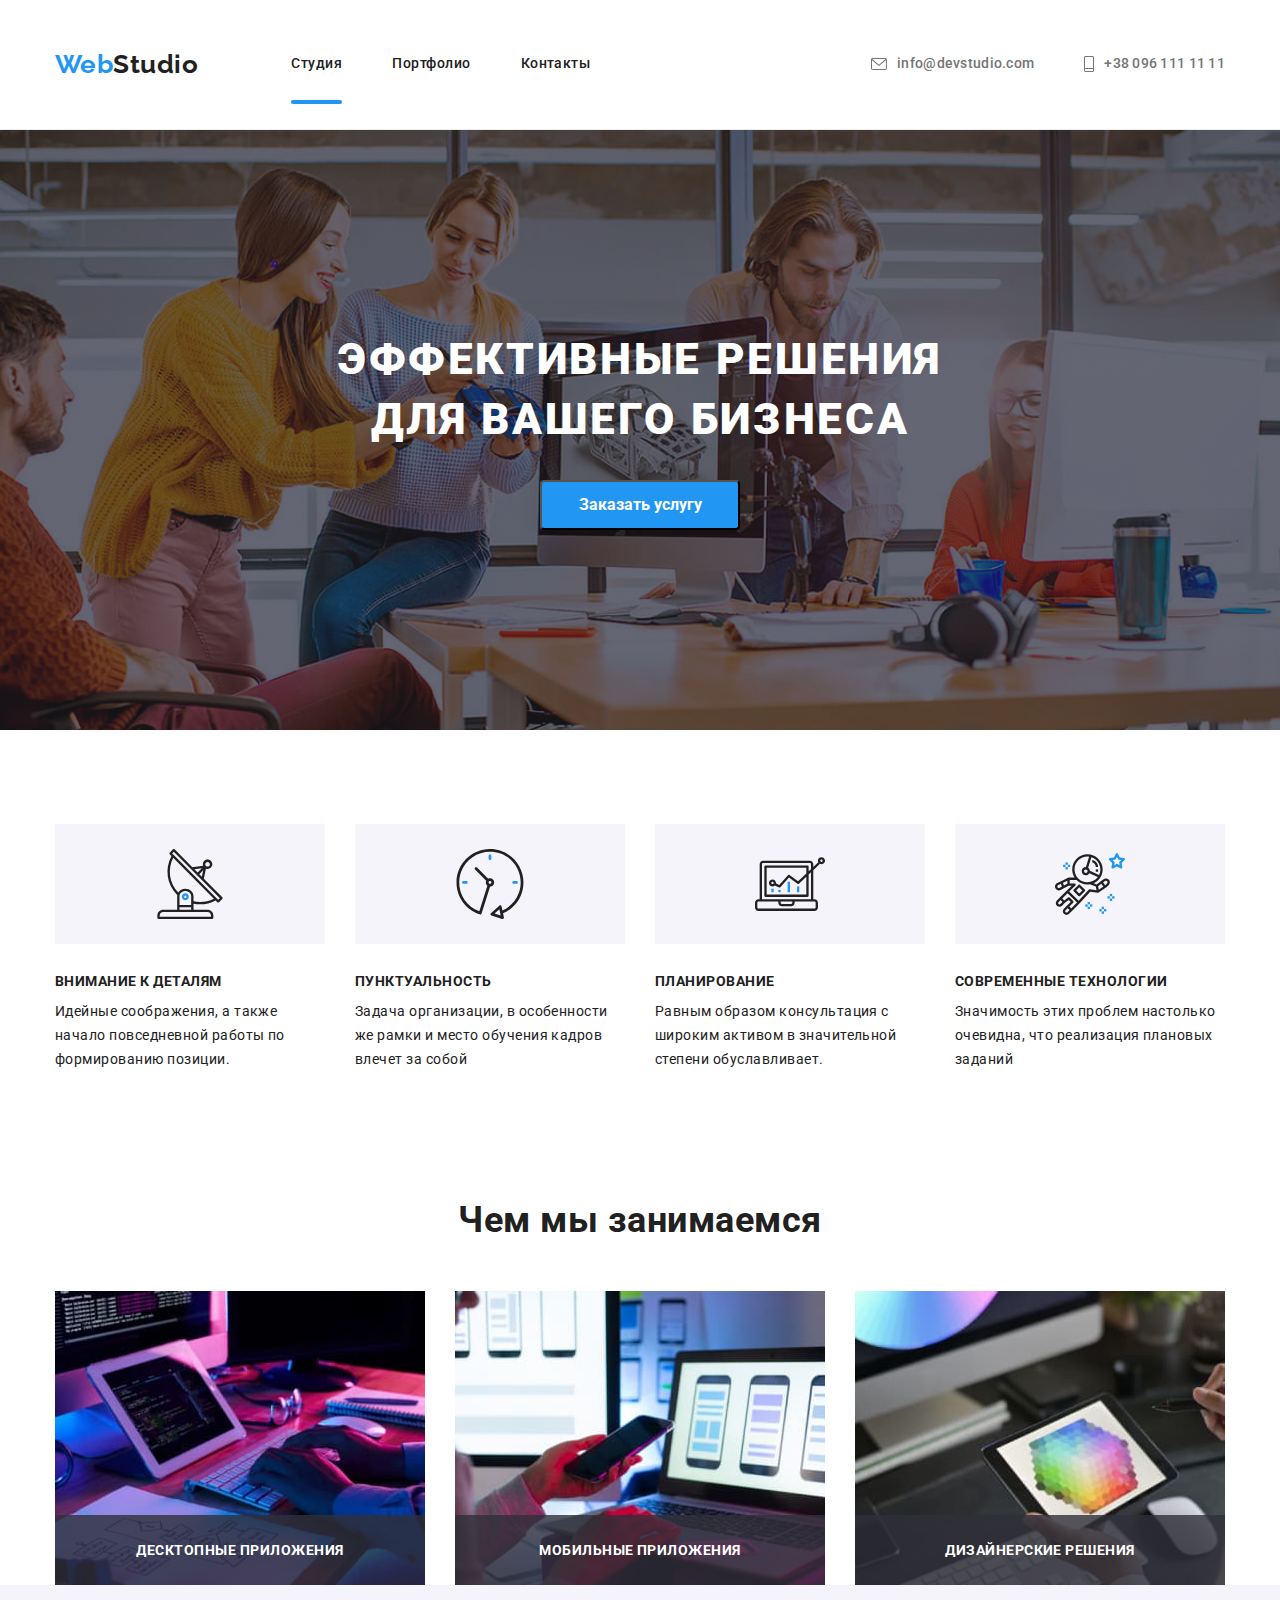
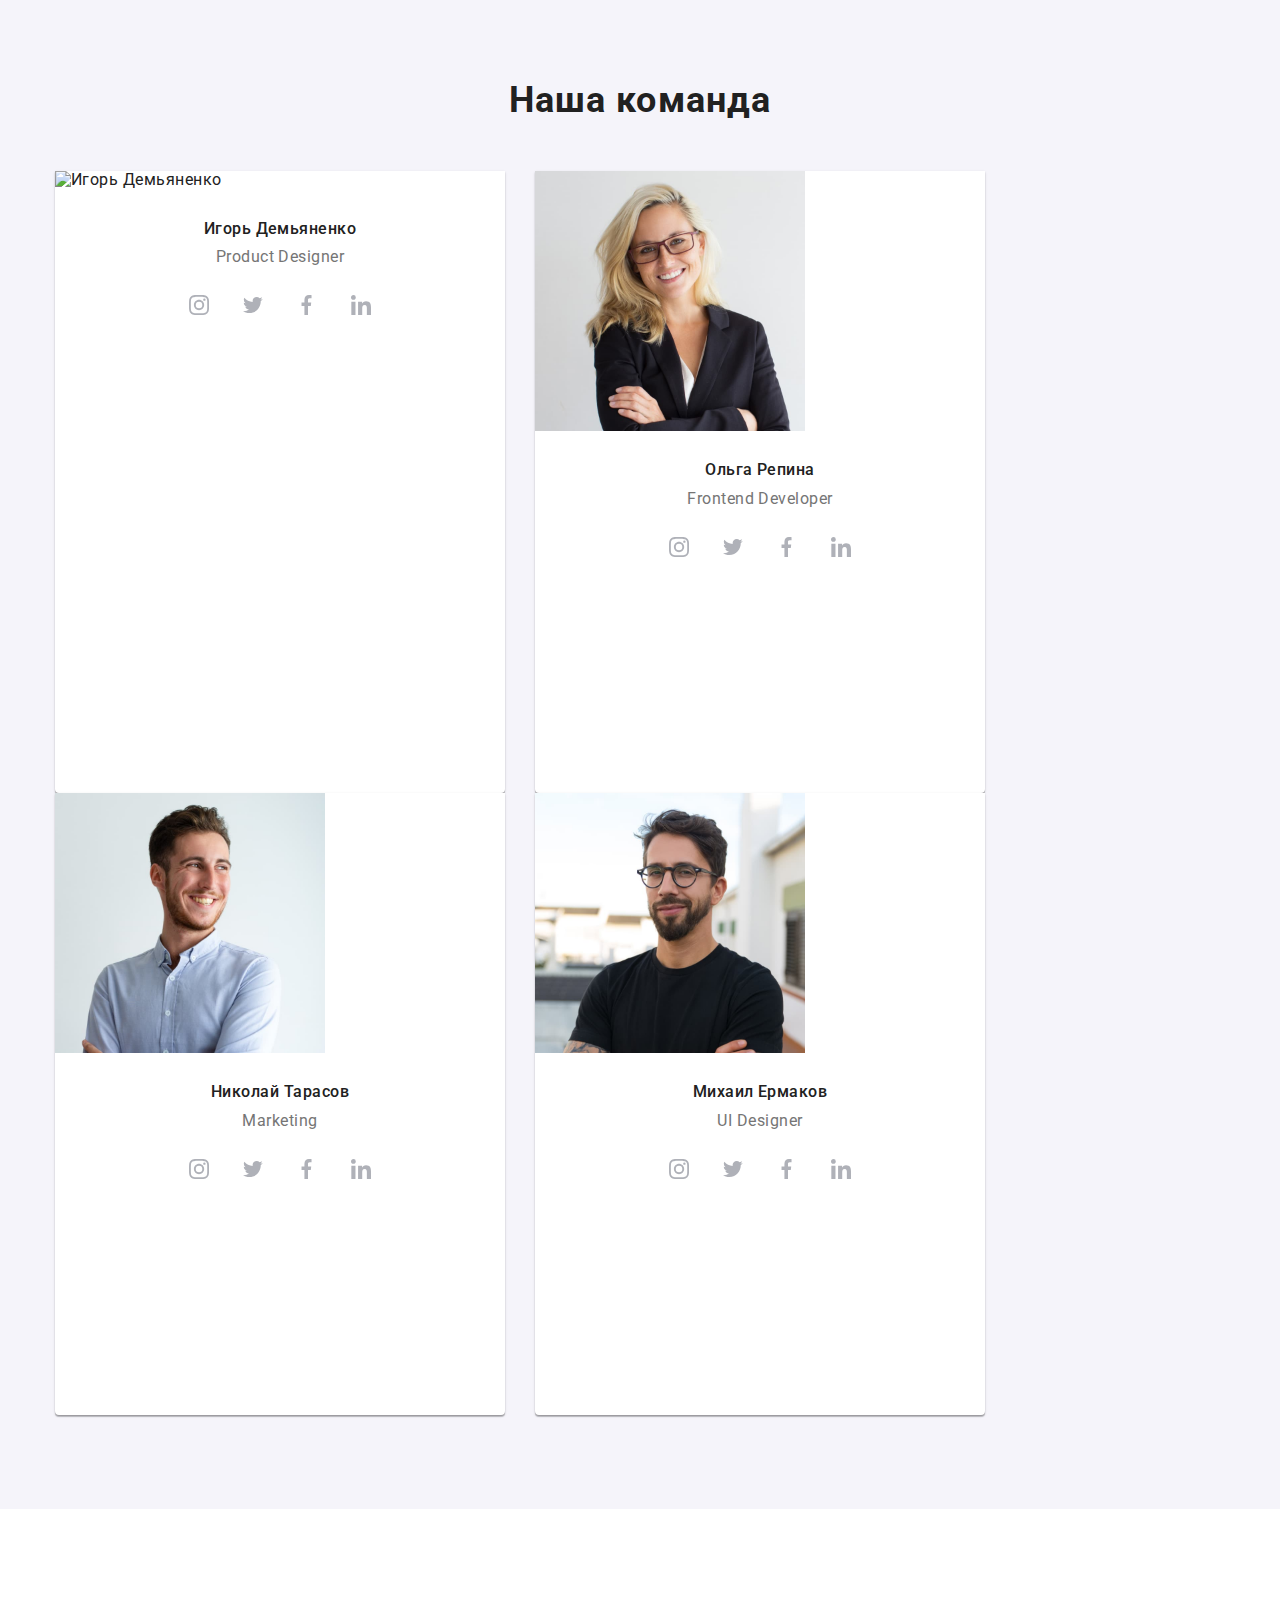
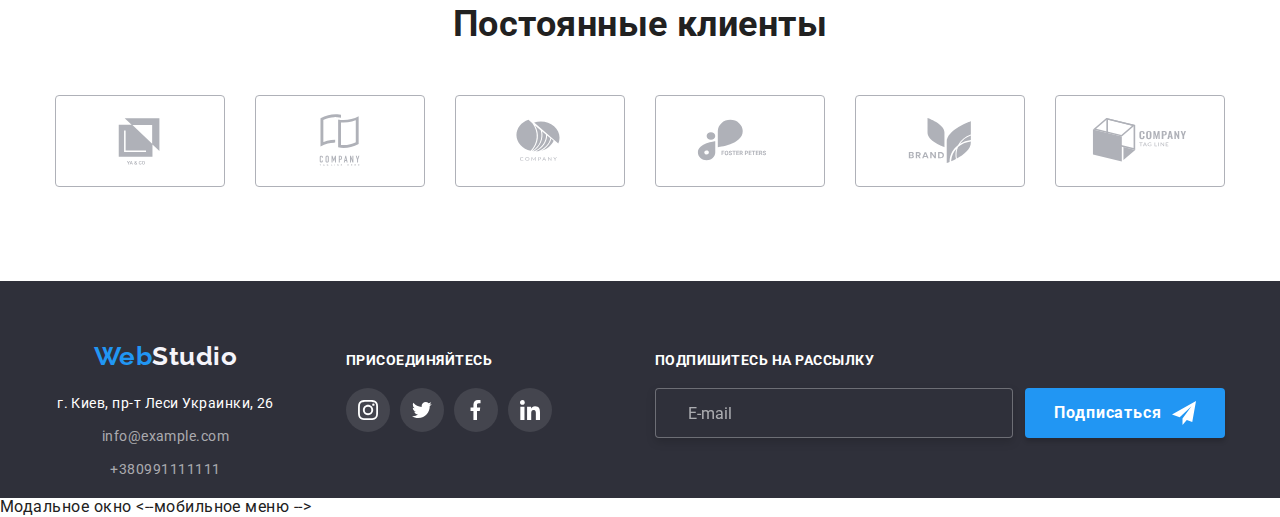
==== commit 0a9e9f7c: "wh-8-8-8" ====
--- a/index.html
+++ b/index.html
@@ -123,7 +123,9 @@
             <h2 class="team__caption">Наша команда</h2>
             <ul class="team__list">
                 <li class="team__item">
-                    <img class="team__img" src="./image/team/img1.jpg" alt="Игорь Демьяненко" width="270" height="260" >
+                    <img class="team__img" src="./image/team/img1.jpg" alt="Игорь Демьяненко" width="270" 
+                    
+                    srcset="./image/our_team/igor_lg@1x 1x" >
                    <div  class=" team__aside">
                         <h3 class="team__title">Игорь Демьяненко</h3>
                         <p class="team__desc">Product Designer</p>
--- a/css/main.min.css
+++ b/css/main.min.css
@@ -1 +1 @@
-:root{--primary-text-color: #2196f3;--title-text-color: #757575;--accent-color: #212121;--primary-background: #e5e5e5;--main-tetle-text: #ffffff}.visually-hidden{position:absolute;width:1px;height:1px;margin:-1px;border:0;padding:0;white-space:nowrap;clip-path:inset(100%);clip:rect(0 0 0 0);overflow:hidden}.body-common{color:var(--accent-color);font-family:Roboto,sans-serif;letter-spacing:.03em}h1,h2,h3,h4,p{margin-top:0;margin-bottom:0}ul{list-style:none;padding-left:0;margin:0;padding:0}textarea{resize:none}a{text-decoration:none}img{display:block;height:auto}a{color:var(--accent-color);text-decoration:none}.body{color:var(--accent-color);font-family:Roboto,sans-serif;letter-spacing:.03em}.container{width:100%;padding-left:15px;padding-right:15px;margin-left:auto;margin-right:auto}@media screen and (min-width: 480px){.container{width:480px}}@media screen and (min-width: 768px){.container{width:768px}}@media screen and (min-width: 1200px){.container{width:1200px}}.header{border-bottom:1px solid #ececec;padding-top:16px;padding-bottom:16px}@media screen and (min-width: 768px){.header{padding-top:26px;padding-bottom:26px}}@media screen and (min-width: 1200px){.header{padding-top:24px;padding-bottom:25px}}.container__nav{display:flex;align-items:center}.header__link{font-family:Raleway;font-weight:700;margin-right:93px}@media screen and (max-width: 768px){.header__link{margin-right:88px}}@media screen and (min-width: 320px){.header__link{font-size:24px;line-height:1.16}}@media screen and (min-width: 767px){.header__link{font-size:24px;line-height:1.16}}@media screen and (min-width: 1200px){.header__link{font-size:26px;line-height:1.19}}@media screen and (max-width: 767px){.nav{display:none}}.nav__list{display:flex}.nav__item{margin-right:50px}.nav__item:last-child{margin:0}.nav__link:active{color:var(--primary-text-color)}.nav__link{padding-top:32px;padding-bottom:32px;display:block;position:relative;transition:color 250ms cubic-bezier(0.4, 0, 0.2, 1)}.nav__link:hover,.nav__link:focus{color:var(--primary-text-color)}.nav__link:active::after,.nav__link:focus::after{opacity:0}.nav__link--active:after{content:"";display:block;width:100%;height:4px;background-color:var(--primary-text-color);border-radius:2px;position:absolute;left:0;bottom:0;opacity:1}.nav__link--current{color:#2196f3}.header-contacts{display:flex;justify-content:flex-end}.contacts{display:flex;margin-left:auto;flex-direction:column}@media screen and (max-width: 767px){.contacts{display:none}}@media screen and (min-width: 1200px){.contacts{flex-direction:row}}@media screen and (min-width: 767px){.contacts__link{margin-right:auto}}@media screen and (min-width: 1200px){.contacts__link{margin-right:50px}}.contacts__icon--phone{width:10px;height:16px;margin-right:10px;fill:currentColor;transition:fill 250ms cubic-bezier(0.4, 0, 0.2, 1)}.contacts__icon--mail{width:16px;height:12px;margin-right:10px;fill:currentColor;transition:fill 250ms cubic-bezier(0.4, 0, 0.2, 1)}.contacts__link:last-child{margin-right:0}a:hover .contacts__icon--mail{fill:var(--primary-text-color)}a:focus .contacts__icon--mail{fill:var(--primary-text-color)}a:hover .contacts__icon--phone{fill:var(--primary-text-color)}a:focus .contacts__icon--phone{fill:var(--primary-text-color)}.contacts__phone,.contacts__mail{color:var(--title-text-color);font-weight:500;font-size:14px;line-height:1.14;letter-spacing:.02em;align-items:center;display:flex;transition:color 250ms cubic-bezier(0.4, 0, 0.2, 1)}@media screen and (min-width: 767px){.contacts__phone,.contacts__mail{padding-top:5px;padding-bottom:5px}}@media screen and (min-width: 1200px){.contacts__phone,.contacts__mail{padding-top:32px;padding-bottom:32px}}.contacts__phone:hover,.contacts__phone:focus,.contacts__mail:hover,.contacts__mail:focus{color:var(--primary-text-color)}.plan{padding-top:94px;padding-bottom:94px}.plan__title{color:var(--accent-color);font-weight:700;font-size:14px;line-height:1.14;text-transform:uppercase;margin-bottom:10px}@media screen and (min-width: 320px)and (max-width: 767px){.plan__title{text-align:center}}@media screen and (min-width: 767px){.plan__list{display:flex;justify-content:center;flex-wrap:wrap}}@media screen and (min-width: 1200px){.plan__list{display:flex}}.plan__item{max-width:450px;margin-left:auto;margin-right:auto;margin-bottom:30px}@media screen and (min-width: 767px){.plan__item{width:354px;height:120px;margin-bottom:161px}}@media screen and (min-width: 1200px){.plan__item{width:270px;margin-right:30px;font-size:14px;line-height:1.7}.plan__item:last-child{margin-right:0}}.plan__item::before{display:block;content:"";height:120px;background-color:#f5f4fa;background-size:70px 70px;background-repeat:no-repeat;background-position:center;margin-bottom:30px}.plan__icon::before{background-image:url("../image/icon/antenna.svg")}.plan__vector::before{background-image:url("../image/icon/clock.svg")}.plan__diagram::before{background-image:url("../image/icon/diagram.svg")}.plan__astronaut::before{background-image:url("../image/icon/astronaut.svg")}.plan__advantage{font-size:14px;line-height:1.71}.mobile-menu{position:fixed;top:0;left:0;width:100vw;height:100vh;transform:translateX(100%);visibility:hidden;transition:transform 300ms;pointer-events:none}@media screen and (min-width: 480px)and (max-width: 767px){.mobile-menu{background-color:#fff;box-shadow:0px 4px 8px rgba(0,0,0,.04),0px 2px 4px rgba(0,0,0,.08),0px 1px 3px rgba(0,0,0,.16)}}.mobile-menu.is-open{transform:translateX(0);visibility:visible;pointer-events:initial}.mobile-nav{width:100%;height:100%;background-color:#fff;padding-top:48px;padding-left:40px}@media screen and (min-width: 480px)and (max-width: 767px){.mobile-nav{width:100%}}.mobile-nav__link{display:inline-block;margin-bottom:32px;font-weight:500;font-size:40px;line-height:47px;letter-spacing:.02em;color:#212121}.mobile-nav__link:hover{color:#2196f3}.mobile-nav__link:focus{color:#2196f3}.mobile-nav__list{display:inline-block;margin-bottom:306px}.mobile-contacts__link{display:inline-block;font-weight:500;font-size:34px;line-height:1.17;letter-spacing:.02em;color:#2196f3;margin-bottom:32px}.mobile-contacts__mail{display:inline-block;font-weight:500;font-size:24px;line-height:1.16px;letter-spacing:.02em;color:#757575;margin-bottom:64px}.mobile-socials{display:flex}.mobile_socials__link{font-weight:500;font-size:18px;line-height:1.2px;letter-spacing:.02em;color:#2196f3}.menu-btn{display:block;width:40px;height:40px;margin:0;padding:0;margin-left:auto;background-color:rgba(0,0,0,0);border:rgba(0,0,0,0);outline:rgba(0,0,0,0);z-index:99}@media screen and (min-width: 768px){.menu-btn{display:none}}.menu-btn__icon{width:40px;height:40px}.menu-btn__icon-open{opacity:0}.menu-btn__icon-close{opacity:1}.menu-btn.is-active .menu-btn__icon-open{opacity:1}.menu-btn.is-active .menu-btn__icon-close{opacity:0}.hero__button{color:var(--main-tetle-text);background-color:var(--primary-text-color);cursor:pointer;box-shadow:0px 4px 4px rgba(0,0,0,.15);border-radius:4px;font-weight:700;font-size:16px;line-height:1.88;width:200px;height:50px;display:block;margin-left:auto;margin-right:auto}.backdrop{position:fixed;top:0;left:0;width:100%;height:100%;background-color:rgba(0,0,0,.2);opacity:1;transition:opacity 250ms cubic-bezier(0.4, 0, 0.2, 1),visibility 250ms cubic-bezier(0.4, 0, 0.2, 1)}.backdrop.is-hidden{opacity:0;pointer-events:none;visibility:hidden}.backdrop.is-hidden .modal{transform:translate(-50%, -50%) scale(0.9)}.modal{min-height:581px;min-width:528px;background-color:var(--main-tetle-text);position:absolute;top:50%;left:50%;transform:translate(-50%, -50%) scale(1);transition:transform 250ms cubic-bezier(0.4, 0, 0.2, 1)}.buttom__close{position:absolute;top:8px;right:8px;width:30px;height:30px;cursor:pointer;border:1px solid rgba(0,0,0,.1);border-radius:100%;background:#fff}.buttom__close:before,.buttom__close:after{content:"";position:absolute;top:12px;left:4px;width:20px;height:2px;background:#000;transition:background-color 250ms cubic-bezier(0.4, 0, 0.2, 1)}.buttom__close:before{webkit-transform:rotate(45deg);transform:rotate(45deg)}.buttom__close:after{webkit-transform:rotate(-45deg);transform:rotate(-45deg)}.buttom__close:hover::before{background-color:var(--primary-text-color)}.buttom__close:hover::after{background-color:var(--primary-text-color)}.buttom__close:focus::before{background-color:var(--primary-text-color)}.buttom__close:focus::after{background-color:var(--primary-text-color)}.form{padding:40px;margin-left:auto;margin-right:auto}.form__field{margin-bottom:28px;display:flex;flex-direction:column;font-weight:400;font-size:12px;line-height:14px;color:var(--title-text-color)}.form__field{margin-bottom:10px;display:flex;flex-direction:column}.form__field:focus-within{fill:#2196f3}.form__user{position:absolute;top:107px;left:56px;width:12px;height:12px}.form__phone{position:absolute;top:174px;left:55px;width:13px;height:13px}.form__mail{position:absolute;width:15px;height:12px;top:243px;left:54px}.form__name{display:block;height:40px;position:relative;transition:border 250ms cubic-bezier(0.4, 0, 0.2, 1)}.form__title{font-weight:700;font-size:20px;line-height:23px;text-align:center;margin-bottom:12px;color:var(--accent-color)}.form label{margin-bottom:4px}.form input{margin:0;padding:6px 10px;border:1px solid rgba(33,33,33,.2);border-radius:4px;padding-left:42px;outline:none}input:focus{border:1px solid var(--primary-text-color)}.form input::placeholder{padding-left:16px;font-size:12px;line-height:14px;letter-spacing:.01em;color:rgba(117,117,117,.5)}.form__agree{font-weight:400;font-size:14px;line-height:24px;color:var(--title-text-color);margin-bottom:30px;display:flex}.form__agree input{margin-right:8px}.form__agree label{display:flex;align-items:center}textarea:focus{border:1px solid var(--primary-text-color)}.form__comment{padding:16px;border:1px solid rgba(33,33,33,.2);box-sizing:border-box;border-radius:4px;height:120px;color:rgba(117,117,117,.5);outline:none;transition:border 250ms cubic-bezier(0.4, 0, 0.2, 1)}.visually-hidden:checked+.form__lable{border-color:#2196f3;background-color:#2196f3;background-image:url("../image/modal/check.svg");background-size:contain;background-origin:border-box;background-repeat:no-repeat}.visually-hidden:focus+.form__lable{border-color:#2196f3}.form__lable{display:inline-block;border:2px solid var(--accent-color);border-radius:2px;width:16px;height:15px;margin-right:8px}.button__send{display:block;width:200px;height:50px;background-color:var(--primary-text-color);box-shadow:0px 4px 4px rgba(0,0,0,.15);border-radius:4px;margin-left:auto;margin-right:auto;color:var(--main-tetle-text);font-weight:700;font-size:16px;line-height:30px;letter-spacing:.06em}.form__link{color:#2196f3;text-decoration:underline}.hero{background:#2f303a;max-width:1600px;padding-top:118px;padding-bottom:118px;height:400px;text-align:center;margin-left:auto;margin-right:auto;background-position:center;background-size:cover;background-repeat:no-repeat;background-image:linear-gradient(to right, rgba(47, 48, 58, 0.4), rgba(47, 48, 58, 0.4)),url("../image/home/team.jpg")}@media screen and (min-width: 1200px){.hero{padding-top:200px;padding-bottom:200px}}.hero__title{display:block;max-width:360px;font-weight:900;font-size:26px;line-height:1.62;text-align:center;letter-spacing:.06em;text-transform:uppercase;color:var(--main-tetle-text);margin-left:auto;margin-right:auto;margin-bottom:30px}@media screen and (min-width: 1200px){.hero__title{max-width:700px;font-size:44px;line-height:1.36}}@media screen and (max-width: 1199px){.about__section{display:none}}.about__list{display:flex;margin-right:-30px}.about__item{flex-basis:calc((100% - 180px)/3);margin-right:30px;position:relative}.about__item:last-child{margin-right:0}.about__title{color:var(--accent-color);font-size:36px;line-height:1.17;text-align:center;margin-bottom:50px}.about__text{position:absolute;bottom:0;width:370px;height:70px;background-color:rgba(47,48,58,.8)}.about__description{font-weight:700;font-size:14px;line-height:16px;text-align:center;text-transform:uppercase;color:#fff;padding-top:27px}.team{background:#f5f4fa;padding-top:94px;padding-bottom:94px;height:2761px}@media screen and (min-width: 767px){.team__list{display:flex;flex-wrap:wrap}}@media screen and (min-width: 1200px){.team__list{display:flex}}.team__item{background:#fff;box-shadow:0px 1px 3px rgba(0,0,0,.12),0px 1px 1px rgba(0,0,0,.14),0px 2px 1px rgba(0,0,0,.2);border-radius:0px 0px 4px 4px;width:450px;margin-left:auto;margin-right:auto;margin-bottom:30px}.team__item:last-child{margin-bottom:0px}@media screen and (min-width: 767px)and (max-width: 1199px){.team__item{width:353px;margin-right:30px;margin-bottom:30px;flex-basis:calc((100% - 60px)/2)}.team__item:nth-child(n+3){margin-bottom:0}}@media screen and (min-width: 1200px){.team__item{width:270px;margin:0;margin-right:30px}}.team__caption-list:last-child{margin-right:0}.team__img{display:flex;flex-basis:calc((100% - 360px)/4);margin-right:30px}.team__caption{font-weight:bold;font-size:28px;line-height:1.17;text-align:center;letter-spacing:.03em;margin-bottom:30px}@media screen and (min-width: 1200px){.team__caption{font-size:36px;line-height:42px;margin-bottom:50px}}.team__title{font-weight:500;font-size:16px;line-height:1.18;text-align:center;margin-bottom:10px}.team__aside{padding-top:30px;padding-bottom:30px}.team__desc{font-size:16px;line-height:1.18;color:var(--title-text-color);margin-bottom:0;text-align:center}.team-list__icon{display:flex;padding-top:16px;justify-content:center}.team__icon{margin-right:10px;text-align:center}.team__icon:last-child{margin-right:0}.team__link{width:44px;height:44px;display:flex;justify-content:center;align-items:center;border-radius:50%;transition:background-color 250ms cubic-bezier(0.4, 0, 0.2, 1)}.team__link:hover,.team__link:focus{fill:#fff;background-color:#2196f3}.team__svg{width:20px;height:20px;fill:#afb1b8;transition:fill 250ms cubic-bezier(0.4, 0, 0.2, 1)}.team__link:hover .team__svg,.team__link:focus .team__svg{fill:#fff}.clients{padding-top:94px;padding-bottom:94px}.clients__list{display:flex;justify-content:center;flex-wrap:wrap;margin-right:-30px;margin-bottom:-30px}.clients__item{min-width:210px;min-height:92px;margin-right:30px;margin-bottom:30px}@media scscreen and (min-width: 767px)and (max-width: 1199px){.clients__item{min-width:226px}.clients__item:nth-child(n+3){margin-bottom:0}}@media screen and (min-width: 1200px){.clients__item{min-width:170px}}.clients__item{fill:#2196f3}.clients__item:not(:last-child){margin-right:30px}.clients__link{display:flex;width:100%;height:100%;justify-content:center;align-items:center;border:1px solid #afb1b8;border-radius:4px;transition:border-color 250ms cubic-bezier(0.4, 0, 0.2, 1)}.clients__link:hover,.clients__link:focus{fill:#2196f3}.clients__link:hover,.clients__link:focus{border-color:#2196f3}.clients__link:hover .clients__item:last-child{margin-right:0}.clients__link{fill:#afb1b8}.clients-title{text-align:center;font-weight:bold;font-size:36px;line-height:42px;color:var(--accent-color);margin-bottom:50px}.clients__icon:hover .clients__link,.clients__icon:focus .clients__link{fill:#2196f3}.clients__icon{width:106px;height:60px;transition:fill 250ms cubic-bezier(0.4, 0, 0.2, 1)}.footer{background:#2f303a;padding-top:60px;padding-bottom:60px}.footer__logo,.header__logo{color:var(--primary-text-color)}.footer__visible{color:#f5f4fa;font-family:Raleway}.footer__wrapper{margin-bottom:60px}@media screen and (min-width: 768px){.footer__wrapper{margin-right:165px}}@media screen and (man-width: 1199px){.footer__wrapper{justify-content:center}}@media screen and (min-width: 1200px){.footer__wrapper{margin-right:70px;flex-grow:1;margin-bottom:-60px}}.footer__link{display:inline-block;font-family:Raleway;font-weight:700;font-size:26px;line-height:1.19;display:block;margin-bottom:20px}.footer__address{font-style:normal;font-size:14px;line-height:1.71;color:var(--main-tetle-text);margin-bottom:9px}.footer__item:not(:last-child){margin-bottom:9px}.footer__phone,.footer__mail{font-size:14px;line-height:1.71;color:rgba(255,255,255,.6)}.social-media__icon{display:flex;width:44px;height:44px;border-radius:50%;justify-content:center;align-items:center;transition:background-color 250ms cubic-bezier(0.4, 0, 0.2, 1)}.social-media__icon:hover,.social-media__icon:focus{fill:#fff;background-color:#2196f3}.social-media__network{width:20px;height:20px}.container__footer{text-align:center}@media screen and (min-width: 768px){.container__footer{display:flex;align-items:baseline;justify-content:space-around;flex-wrap:wrap}}@media screen and (min-width: 1200px){.container__footer{justify-content:left;flex-wrap:nowrap}}.social-media__list{display:flex}@media screen and (max-width: 1199px){.social-media__list{justify-content:center}}@media screen and (min-width: 1200px){.social-media__list{justify-content:center}}.social-media{display:flex;flex-direction:column}@media screen and (max-width: 767px){.social-media{margin-top:60px}}@media screen and (max-width: 1199px){.social-media{justify-content:center}}@media screen and (min-width: 1200px){.social-media{justify-content:left;margin-right:93px}}.social-media__join{font-weight:700;font-size:14px;line-height:16px;text-transform:uppercase;color:#fff;margin-bottom:20px;text-align:center}@media screen and (min-width: 1200px){.social-media__join{text-align:left}}.social-media__team{margin-right:10px;border-radius:50%;justify-content:center;align-items:center;background-color:rgba(255,255,255,.1);transition:opacity 250ms cubic-bezier(0.4, 0, 0.2, 1)}.social-media__team:not(:last-child){margin-right:10px}.social-media__network{fill:#fff}.subscribe__title{margin-bottom:20px;font-weight:700;font-size:14px;line-height:16px;text-transform:uppercase;color:var(--main-tetle-text)}@media screen and (min-width: 1200px){.subscribe__title{text-align:left}}.subscribe__form{margin-top:20px}@media screen and (min-width: 768px){.subscribe__form{flex-wrap:nowrap;align-items:center}}@media screen and (min-width: 1200px){.subscribe__form{display:flex;align-items:center}}.footer-input{font-size:16px;line-height:1.25;padding-left:15px;align-items:center;width:100%;height:50px;background-color:#2f303a;border:1px solid rgba(255,255,255,.3);filter:drop-shadow(0px 4px 4px rgba(0, 0, 0, 0.15));border-radius:4px}@media screen and (max-width: 1199px){.footer-input{max-width:450px}}@media screen and (min-width: 480px){.footer-input{width:450px}}@media screen and (min-width: 1200px){.footer-input{max-width:100%}}.footer-input::placeholder{color:rgba(255,255,255,.6)}@media screen and (max-width: 1199px){.subscribe{margin-top:60px}}@media screen and (min-width: 1200px){.subscribe{max-width:570px}}.subscribe__form input::placeholder{padding:16px}.subscribe__form input{padding-left:16px}.subscribe__button{display:inline-flex;align-items:center;justify-content:center;margin-top:20px;margin-right:auto;margin-left:auto;min-width:200px;height:50px;font-weight:700;font-size:16px;line-height:1.88;letter-spacing:.06em;background-color:var(--primary-text-color);border:none;border-radius:4px;box-shadow:0px 4px 4px rgba(0,0,0,.15)}@media screen and (min-width: 1200px){.subscribe__button{margin-top:0;margin-right:0;margin-left:12px}}.subscribe__button:hover,.subscribe__button:focus{background-color:#188ce8}.subscribe__text{font-weight:700;font-size:16px;line-height:30px;letter-spacing:.06em;color:var(--main-tetle-text);margin-right:10px}.subscribe__icon{width:24px;height:24px}.header__logo{font-family:Raleway;font-weight:700;font-size:26px;line-height:1.19}@media screen and (min-width: 1200px){.header__logo{font-size:26px}}.header__lable{color:var(--accent-color)}.nav__link{color:var(--accent-color);font-weight:500;font-size:14px;line-height:1.14}.nav__link:hover,.nav__link:focus{color:var(--primary-text-color)}.features{padding-top:94px;padding-bottom:94px}.features__benefits{display:flex;flex-wrap:wrap;margin-bottom:40px}@media screen and (min-width: 480px)and (man-width: 767px){.features__benefits{justify-content:start}}@media screen and (min-width: 768px){.features__benefits{justify-content:center;margin-bottom:30px}}@media screen and (min-width: 1199px){.features__benefits{transition:opacity 250ms cubic-bezier(0.4, 0, 0.2, 1);margin-bottom:50px}}@media screen and (min-width: 480px){.container{width:480px}}@media screen and (min-width: 768px){.container{width:768px}}@media screen and (min-width: 1200px){.container{width:1200px}}.features__benesits:not(:last-child){margin-right:8px;margin-bottom:15px}.features__button{cursor:pointer;color:var(--accent-color);background-color:#f5f4fa;font-weight:500;font-size:16px;line-height:1.6;border:none;border-radius:4px;font-family:Roboto;padding-left:22px;padding-right:22px;padding-top:6px;padding-bottom:6px;transition:color 250ms cubic-bezier(0.4, 0, 0.2, 1),background-color 250ms cubic-bezier(0.4, 0, 0.2, 1)}.features__button:hover,.features__button:focus{color:#fff;background-color:var(--primary-text-color)}.features__button:hover,.features__button:focus{box-shadow:0px 3px 1px rgba(0,0,0,.1),0px 1px 2px rgba(0,0,0,.08),0px 2px 2px rgba(0,0,0,.12)}.project__list{display:flex;flex-wrap:wrap;margin-top:50px}@media screen and (max-width: 767px){.project__list{justify-content:center}}@media screen and (min-width: 768px){.project__list{align-self:stretch}}.project__item{margin-bottom:30px;width:450px}@media screen and (min-width: 768px){.project__item{width:354px;margin-right:30px;flex-basis:calc((100% - 30px)/2)}}@media screen and (min-width: 1200px){.project__item{flex-basis:calc((100% - 60px)/3);width:370px}}@media screen and (min-width: 768px)and (max-width: 1199px){.project__item:nth-child(2n){margin-right:0}}.project__item:last-child{margin-bottom:0}@media screen and (min-width: 1200px){.project__item:nth-child(3n){margin-right:0}}@media screen and (min-width: 1200px){.project__item:nth-child(3n):nth-last-child(-n+3){margin-bottom:0}}.project__link:hover .project__active,.project__link:focus .project__active{transform:translateY(0)}.project__card{overflow:hidden;position:relative}.project__active{transform:translateY(100%);padding:63px 24px;display:block;position:absolute;font-weight:400;font-size:18px;line-height:28px;color:var(--main-tetle-text);background-color:rgba(33,150,243,.9);justify-content:center;height:100%;width:100%;top:0;left:0;transition:transform 250ms cubic-bezier(0.4, 0, 0.2, 1)}.project__link{display:inline-block;transition:box-shadow 250ms cubic-bezier(0.4, 0, 0.2, 1)}.project__link:hover,.project__link:focus{box-shadow:0px 1px 1px rgba(0,0,0,.12),0px 4px 4px rgba(0,0,0,.06),1px 4px 6px rgba(0,0,0,.16)}@media screen and (min-width: 768px)and (max-width: 1199px){.project__link{display:flex;flex-direction:column}}.project__title{font-weight:700;font-size:18px;line-height:2;margin-bottom:4px}.project__text{font-weight:400;font-size:16px;line-height:1.8}.project__text{color:var(--title-text-color)}.project__description{padding:20px 24px;margin:0;border-left:1px solid #eee;border-right:1px solid #eee;border-bottom:1px solid #eee}/*# sourceMappingURL=main.min.css.map */+:root{--primary-text-color: #2196f3;--title-text-color: #757575;--accent-color: #212121;--primary-background: #e5e5e5;--main-tetle-text: #ffffff}.visually-hidden{position:absolute;width:1px;height:1px;margin:-1px;border:0;padding:0;white-space:nowrap;clip-path:inset(100%);clip:rect(0 0 0 0);overflow:hidden}.body-common{color:var(--accent-color);font-family:Roboto,sans-serif;letter-spacing:.03em}h1,h2,h3,h4,p{margin-top:0;margin-bottom:0}ul{list-style:none;padding-left:0;margin:0;padding:0}textarea{resize:none}a{text-decoration:none}img{display:block;height:auto}a{color:var(--accent-color);text-decoration:none}.body{color:var(--accent-color);font-family:Roboto,sans-serif;letter-spacing:.03em}.container{width:100%;padding-left:15px;padding-right:15px;margin-left:auto;margin-right:auto}@media screen and (min-width: 480px){.container{width:480px}}@media screen and (min-width: 768px){.container{width:768px}}@media screen and (min-width: 1200px){.container{width:1200px}}.header{border-bottom:1px solid #ececec;padding-top:16px;padding-bottom:16px}@media screen and (min-width: 768px){.header{padding-top:26px;padding-bottom:26px}}@media screen and (min-width: 1200px){.header{padding-top:24px;padding-bottom:25px}}.container__nav{display:flex;align-items:center}.header__link{font-family:Raleway;font-weight:700;margin-right:93px}@media screen and (max-width: 768px){.header__link{margin-right:88px}}@media screen and (min-width: 320px){.header__link{font-size:24px;line-height:1.16}}@media screen and (min-width: 767px){.header__link{font-size:24px;line-height:1.16}}@media screen and (min-width: 1200px){.header__link{font-size:26px;line-height:1.19}}@media screen and (max-width: 767px){.nav{display:none}}.nav__list{display:flex}.nav__item{margin-right:50px}.nav__item:last-child{margin:0}.nav__link:active{color:var(--primary-text-color)}.nav__link{padding-top:32px;padding-bottom:32px;display:block;position:relative;transition:color 250ms cubic-bezier(0.4, 0, 0.2, 1)}.nav__link:hover,.nav__link:focus{color:var(--primary-text-color)}.nav__link:active::after,.nav__link:focus::after{opacity:0}.nav__link--active:after{content:"";display:block;width:100%;height:4px;background-color:var(--primary-text-color);border-radius:2px;position:absolute;left:0;bottom:0;opacity:1}.nav__link--current{color:#2196f3}.header-contacts{display:flex;justify-content:flex-end}.contacts{display:flex;margin-left:auto;flex-direction:column}@media screen and (max-width: 767px){.contacts{display:none}}@media screen and (min-width: 1200px){.contacts{flex-direction:row}}@media screen and (min-width: 767px){.contacts__link{margin-right:auto}}@media screen and (min-width: 1200px){.contacts__link{margin-right:50px}}.contacts__icon--phone{width:10px;height:16px;margin-right:10px;fill:currentColor;transition:fill 250ms cubic-bezier(0.4, 0, 0.2, 1)}.contacts__icon--mail{width:16px;height:12px;margin-right:10px;fill:currentColor;transition:fill 250ms cubic-bezier(0.4, 0, 0.2, 1)}.contacts__link:last-child{margin-right:0}a:hover .contacts__icon--mail{fill:var(--primary-text-color)}a:focus .contacts__icon--mail{fill:var(--primary-text-color)}a:hover .contacts__icon--phone{fill:var(--primary-text-color)}a:focus .contacts__icon--phone{fill:var(--primary-text-color)}.contacts__phone,.contacts__mail{color:var(--title-text-color);font-weight:500;font-size:14px;line-height:1.14;letter-spacing:.02em;align-items:center;display:flex;transition:color 250ms cubic-bezier(0.4, 0, 0.2, 1)}@media screen and (min-width: 767px){.contacts__phone,.contacts__mail{padding-top:5px;padding-bottom:5px}}@media screen and (min-width: 1200px){.contacts__phone,.contacts__mail{padding-top:32px;padding-bottom:32px}}.contacts__phone:hover,.contacts__phone:focus,.contacts__mail:hover,.contacts__mail:focus{color:var(--primary-text-color)}.plan{padding-top:94px;padding-bottom:94px}.plan__title{color:var(--accent-color);font-weight:700;font-size:14px;line-height:1.14;text-transform:uppercase;margin-bottom:10px}@media screen and (min-width: 320px)and (max-width: 767px){.plan__title{text-align:center}}@media screen and (min-width: 767px){.plan__list{display:flex;justify-content:center;flex-wrap:wrap}}@media screen and (min-width: 1200px){.plan__list{display:flex}}.plan__item{max-width:450px;margin-left:auto;margin-right:auto;margin-bottom:30px}@media screen and (min-width: 767px){.plan__item{width:354px;height:120px;margin-bottom:161px}}@media screen and (min-width: 1200px){.plan__item{width:270px;margin-right:30px;font-size:14px;line-height:1.7}.plan__item:last-child{margin-right:0}}.plan__item::before{display:block;content:"";height:120px;background-color:#f5f4fa;background-size:70px 70px;background-repeat:no-repeat;background-position:center;margin-bottom:30px}.plan__icon::before{background-image:url("../image/icon/antenna.svg")}.plan__vector::before{background-image:url("../image/icon/clock.svg")}.plan__diagram::before{background-image:url("../image/icon/diagram.svg")}.plan__astronaut::before{background-image:url("../image/icon/astronaut.svg")}.plan__advantage{font-size:14px;line-height:1.71}.mobile-menu{position:fixed;top:0;left:0;width:100vw;height:100vh;transform:translateX(100%);visibility:hidden;transition:transform 300ms;pointer-events:none}@media screen and (min-width: 480px)and (max-width: 767px){.mobile-menu{background-color:#fff;box-shadow:0px 4px 8px rgba(0,0,0,.04),0px 2px 4px rgba(0,0,0,.08),0px 1px 3px rgba(0,0,0,.16)}}.mobile-menu.is-open{transform:translateX(0);visibility:visible;pointer-events:initial}.mobile-nav{width:100%;height:100%;background-color:#fff;padding-top:48px;padding-left:40px}@media screen and (min-width: 480px)and (max-width: 767px){.mobile-nav{width:100%}}.mobile-nav__link{display:inline-block;margin-bottom:32px;font-weight:500;font-size:40px;line-height:47px;letter-spacing:.02em;color:#212121}.mobile-nav__link:hover{color:#2196f3}.mobile-nav__link:focus{color:#2196f3}.mobile-nav__list{display:inline-block;margin-bottom:306px}.mobile-contacts__link{display:inline-block;font-weight:500;font-size:34px;line-height:1.17;letter-spacing:.02em;color:#2196f3;margin-bottom:32px}.mobile-contacts__mail{display:inline-block;font-weight:500;font-size:24px;line-height:1.16px;letter-spacing:.02em;color:#757575;margin-bottom:64px}.mobile-socials{display:flex}.mobile_socials__link{font-weight:500;font-size:18px;line-height:1.2px;letter-spacing:.02em;color:#2196f3}.menu-btn{display:block;width:40px;height:40px;margin:0;padding:0;margin-left:auto;background-color:rgba(0,0,0,0);border:rgba(0,0,0,0);outline:rgba(0,0,0,0);z-index:99}@media screen and (min-width: 768px){.menu-btn{display:none}}.menu-btn__icon{width:40px;height:40px}.menu-btn__icon-open{opacity:0}.menu-btn__icon-close{opacity:1}.menu-btn.is-active .menu-btn__icon-open{opacity:1}.menu-btn.is-active .menu-btn__icon-close{opacity:0}.hero__button{color:var(--main-tetle-text);background-color:var(--primary-text-color);cursor:pointer;box-shadow:0px 4px 4px rgba(0,0,0,.15);border-radius:4px;font-weight:700;font-size:16px;line-height:1.88;width:200px;height:50px;display:block;margin-left:auto;margin-right:auto}.backdrop{position:fixed;top:0;left:0;width:100%;height:100%;background-color:rgba(0,0,0,.2);opacity:1;transition:opacity 250ms cubic-bezier(0.4, 0, 0.2, 1),visibility 250ms cubic-bezier(0.4, 0, 0.2, 1)}.backdrop.is-hidden{opacity:0;pointer-events:none;visibility:hidden}.backdrop.is-hidden .modal{transform:translate(-50%, -50%) scale(0.9)}.modal{background-color:var(--main-tetle-text);position:absolute;top:50%;left:50%;transform:translate(-50%, -50%) scale(1);transition:transform 250ms cubic-bezier(0.4, 0, 0.2, 1)}@media screen and (max-width: 479px){.modal{width:95%;height:95%}}@media screen and (min-width: 480px){.modal{width:450px;height:609px}}@media screen and (min-width: 1200px){.modal{width:528px;height:581px}}.buttom__close{position:absolute;top:8px;right:8px;width:30px;height:30px;cursor:pointer;border:1px solid rgba(0,0,0,.1);border-radius:100%;background:#fff}.buttom__close:before,.buttom__close:after{content:"";position:absolute;top:12px;left:4px;width:20px;height:2px;background:#000;transition:background-color 250ms cubic-bezier(0.4, 0, 0.2, 1)}.buttom__close:before{-webkit-transform:rotate(45deg);transform:rotate(45deg)}.buttom__close:after{-webkit-transform:rotate(-45deg);transform:rotate(-45deg)}.buttom__close:hover::before{background-color:var(--primary-text-color)}.buttom__close:hover::after{background-color:var(--primary-text-color)}.buttom__close:focus::before{background-color:var(--primary-text-color)}.buttom__close:focus::after{background-color:var(--primary-text-color)}.form{padding:40px;margin-left:auto;margin-right:auto}@media screen and (max-width: 767px){.form{overflow-x:scroll}}.form__field{margin-bottom:28px;display:flex;flex-direction:column;font-weight:400;font-size:12px;line-height:14px;color:var(--title-text-color)}.form__field{margin-bottom:10px;display:flex;flex-direction:column}.form__field:focus-within{fill:#2196f3}.form__user{position:absolute;top:130px;left:55px;width:12px;height:12px}@media screen and (min-width: 1200px){.form__user{top:107px;left:56px;width:12px;height:12px}}.form__phone{position:absolute;top:200px;left:55px;width:13px;height:13px}@media screen and (min-width: 1200px){.form__phone{top:174px;left:55px;width:13px;height:13px}}.form__mail{position:absolute;width:15px;height:12px;top:266px;left:54px}@media screen and (min-width: 1200px){.form__mail{top:243px;left:54px;width:15px;height:12px}}.form__name{display:block;height:40px;position:relative;transition:border 250ms cubic-bezier(0.4, 0, 0.2, 1)}.form__title{font-weight:700;font-size:20px;line-height:23px;text-align:center;margin-bottom:12px;color:var(--accent-color)}.form label{margin-bottom:4px}.form input{margin:0;padding:6px 10px;border:1px solid rgba(33,33,33,.2);border-radius:4px;padding-left:42px;outline:none}input:focus{border:1px solid var(--primary-text-color)}.form input::placeholder{padding-left:16px;font-size:12px;line-height:14px;letter-spacing:.01em;color:rgba(117,117,117,.5)}.form__agree{margin-top:20px;font-size:12px;line-height:1.17;letter-spacing:.03em}@media screen and (max-width: 479px){.form__agree{font-size:9px;line-height:1.1}}@media screen and (min-width: 1200px){.form__agree{font-size:14px;line-height:1.71}}.form__agree input{margin-right:8px}.form__agree label{display:flex;align-items:center}textarea:focus{border:1px solid var(--primary-text-color)}.form__comment{padding:16px;border:1px solid rgba(33,33,33,.2);box-sizing:border-box;border-radius:4px;height:120px;color:rgba(117,117,117,.5);outline:none;transition:border 250ms cubic-bezier(0.4, 0, 0.2, 1)}.visually-hidden:checked+.form__lable{border-color:#2196f3;background-color:#2196f3;background-image:url("../image/modal/check.svg");background-size:contain;background-origin:border-box;background-repeat:no-repeat}.visually-hidden:focus+.form__lable{border-color:#2196f3}.form__lable{display:inline-block;border:2px solid var(--accent-color);border-radius:2px;width:16px;height:15px;margin-right:8px}.button__send{display:block;width:200px;height:50px;background-color:var(--primary-text-color);box-shadow:0px 4px 4px rgba(0,0,0,.15);border-radius:4px;margin-left:auto;margin-right:auto;color:var(--main-tetle-text);font-weight:700;font-size:16px;line-height:30px;letter-spacing:.06em;margin-top:30px}.form__link{color:#2196f3;text-decoration:underline}.hero{background:#2f303a;max-width:1600px;padding-top:118px;padding-bottom:118px;height:400px;text-align:center;margin-left:auto;margin-right:auto;background-position:center;background-size:cover;background-repeat:no-repeat;background-image:linear-gradient(to right, rgba(47, 48, 58, 0.4), rgba(47, 48, 58, 0.4)),url(../image/bcg-hero/background-hero_sm@1x.jpg)}@media screen and (min-device-pixel-ratio: 2),(min-resolution: 192dpi),(min-resolution: 2dppx){.hero{background-image:linear-gradient(to right, rgba(47, 48, 58, 0.4), rgba(47, 48, 58, 0.4)),url(../image/bcg-hero/background-hero_sm@2x.jpg)}}@media screen and (min-width: 768px){.hero{background-image:linear-gradient(to right, rgba(47, 48, 58, 0.4), rgba(47, 48, 58, 0.4)),url(../image/bcg-hero/background-hero_md@1x.jpg);background-size:cover;background-position:center;background-repeat:no-repeat}}@media screen and (min-width: 768px)and (min-device-pixel-ratio: 2),screen and (min-width: 768px)and (min-resolution: 192dpi),screen and (min-width: 768px)and (min-resolution: 2dppx){.hero{background-image:linear-gradient(to right, rgba(47, 48, 58, 0.4), rgba(47, 48, 58, 0.4)),url(../image/bcg-hero/background-hero_md@2x.jpg)}}@media screen and (min-width: 1200px){.hero{padding-top:200px;padding-bottom:200px;height:600px;background-image:linear-gradient(to right, rgba(47, 48, 58, 0.4), rgba(47, 48, 58, 0.4)),url(../image/bcg-hero/background-hero_lg@1x.jpg);background-size:cover;background-position:center;background-repeat:no-repeat}}@media screen and (min-width: 1200px)and (min-device-pixel-ratio: 2),screen and (min-width: 1200px)and (min-resolution: 192dpi),screen and (min-width: 1200px)and (min-resolution: 2dppx){.hero{background-image:linear-gradient(to right, rgba(47, 48, 58, 0.4), rgba(47, 48, 58, 0.4)),url(../image/bcg-hero/background-hero_sm@2x.jpg)}}.hero__title{display:block;max-width:360px;font-weight:900;font-size:26px;line-height:1.62;text-align:center;letter-spacing:.06em;text-transform:uppercase;color:var(--main-tetle-text);margin-left:auto;margin-right:auto;margin-bottom:30px}@media screen and (min-width: 1200px){.hero__title{max-width:700px;font-size:44px;line-height:1.36}}@media screen and (max-width: 1199px){.about__section{display:none}}.about__list{display:flex;margin-right:-30px}.about__item{flex-basis:calc((100% - 180px)/3);margin-right:30px;position:relative}.about__item:last-child{margin-right:0}.about__title{color:var(--accent-color);font-size:36px;line-height:1.17;text-align:center;margin-bottom:50px}.about__text{position:absolute;bottom:0;width:370px;height:70px;background-color:rgba(47,48,58,.8)}.about__description{font-weight:700;font-size:14px;line-height:16px;text-align:center;text-transform:uppercase;color:#fff;padding-top:27px}.team{background:#f5f4fa;padding-top:94px;padding-bottom:94px}@media screen and (min-width: 767px){.team__list{display:flex;flex-wrap:wrap}}@media screen and (min-width: 1200px){.team__list{display:flex}}.team__item{background:#fff;box-shadow:0px 1px 3px rgba(0,0,0,.12),0px 1px 1px rgba(0,0,0,.14),0px 2px 1px rgba(0,0,0,.2);border-radius:0px 0px 4px 4px;min-width:450px;min-height:622px;margin-left:auto;margin-right:auto;margin-bottom:30px}.team__item:last-child{margin-bottom:0px}@media screen and (min-width: 767px)and (max-width: 1199px){.team__item{width:354px;height:536px;margin-right:30px;margin-bottom:30px;flex-basis:calc((100% - 60px)/2)}.team__item:nth-child(n+3){margin-bottom:0}}@media screen and (min-width: 1200px){.team__item{width:270px;height:428px;margin-right:30px;margin:0}.team__item:not(:last-child){margin-right:30px}}.team__caption-list:last-child{margin-right:0}.team__img{display:flex;flex-basis:calc((100% - 360px)/4);margin-right:30px}.team__caption{font-weight:bold;font-size:28px;line-height:1.17;text-align:center;letter-spacing:.03em;margin-bottom:30px}@media screen and (min-width: 1200px){.team__caption{font-size:36px;line-height:42px;margin-bottom:50px}}.team__title{font-weight:500;font-size:16px;line-height:1.18;text-align:center;margin-bottom:10px}.team__aside{padding-top:30px;padding-bottom:30px}.team__desc{font-size:16px;line-height:1.18;color:var(--title-text-color);margin-bottom:0;text-align:center}.team-list__icon{display:flex;padding-top:16px;justify-content:center}.team__icon{margin-right:10px;text-align:center}.team__icon:last-child{margin-right:0}.team__link{width:44px;height:44px;display:flex;justify-content:center;align-items:center;border-radius:50%;transition:background-color 250ms cubic-bezier(0.4, 0, 0.2, 1)}.team__link:hover,.team__link:focus{fill:#fff;background-color:#2196f3}.team__svg{width:20px;height:20px;fill:#afb1b8;transition:fill 250ms cubic-bezier(0.4, 0, 0.2, 1)}.team__link:hover .team__svg,.team__link:focus .team__svg{fill:#fff}.clients{padding-top:94px;padding-bottom:94px}.clients__list{display:flex;justify-content:center;flex-wrap:wrap;margin-right:-30px;margin-bottom:-30px}.clients__item{min-width:210px;min-height:92px;margin-right:30px;margin-bottom:30px}@media scscreen and (min-width: 767px)and (max-width: 1199px){.clients__item{min-width:226px}.clients__item:nth-child(n+3){margin-bottom:0}}@media screen and (min-width: 1200px){.clients__item{min-width:170px}}.clients__item{fill:#2196f3}.clients__item:not(:last-child){margin-right:30px}.clients__link{display:flex;width:100%;height:100%;justify-content:center;align-items:center;border:1px solid #afb1b8;border-radius:4px;transition:border-color 250ms cubic-bezier(0.4, 0, 0.2, 1)}.clients__link:hover,.clients__link:focus{fill:#2196f3}.clients__link:hover,.clients__link:focus{border-color:#2196f3}.clients__link:hover .clients__item:last-child{margin-right:0}.clients__link{fill:#afb1b8}.clients-title{text-align:center;font-weight:bold;font-size:36px;line-height:42px;color:var(--accent-color);margin-bottom:50px}.clients__icon:hover .clients__link,.clients__icon:focus .clients__link{fill:#2196f3}.clients__icon{width:106px;height:60px;transition:fill 250ms cubic-bezier(0.4, 0, 0.2, 1)}.footer{background:#2f303a;padding-top:60px;padding-bottom:60px}.footer__logo,.header__logo{color:var(--primary-text-color)}.footer__visible{color:#f5f4fa;font-family:Raleway}.footer__wrapper{margin-bottom:60px}@media screen and (min-width: 768px){.footer__wrapper{margin-right:165px}}@media screen and (man-width: 1199px){.footer__wrapper{justify-content:center}}@media screen and (min-width: 1200px){.footer__wrapper{margin-right:70px;flex-grow:1;margin-bottom:-60px}}.footer__link{display:inline-block;font-family:Raleway;font-weight:700;font-size:26px;line-height:1.19;display:block;margin-bottom:20px}.footer__address{font-style:normal;font-size:14px;line-height:1.71;color:var(--main-tetle-text);margin-bottom:9px}.footer__item:not(:last-child){margin-bottom:9px}.footer__phone,.footer__mail{font-size:14px;line-height:1.71;color:rgba(255,255,255,.6)}.social-media__icon{display:flex;width:44px;height:44px;border-radius:50%;justify-content:center;align-items:center;transition:background-color 250ms cubic-bezier(0.4, 0, 0.2, 1)}.social-media__icon:hover,.social-media__icon:focus{fill:#fff;background-color:#2196f3}.social-media__network{width:20px;height:20px}.container__footer{text-align:center}@media screen and (min-width: 768px){.container__footer{display:flex;align-items:baseline;justify-content:space-around;flex-wrap:wrap}}@media screen and (min-width: 1200px){.container__footer{justify-content:left;flex-wrap:nowrap}}.social-media__list{display:flex}@media screen and (max-width: 1199px){.social-media__list{justify-content:center}}@media screen and (min-width: 1200px){.social-media__list{justify-content:center}}.social-media{display:flex;flex-direction:column}@media screen and (max-width: 767px){.social-media{margin-top:60px}}@media screen and (max-width: 1199px){.social-media{justify-content:center}}@media screen and (min-width: 1200px){.social-media{justify-content:left;margin-right:93px}}.social-media__join{font-weight:700;font-size:14px;line-height:16px;text-transform:uppercase;color:#fff;margin-bottom:20px;text-align:center}@media screen and (min-width: 1200px){.social-media__join{text-align:left}}.social-media__team{margin-right:10px;border-radius:50%;justify-content:center;align-items:center;background-color:rgba(255,255,255,.1);transition:opacity 250ms cubic-bezier(0.4, 0, 0.2, 1)}.social-media__team:not(:last-child){margin-right:10px}.social-media__network{fill:#fff}.subscribe__title{margin-bottom:20px;font-weight:700;font-size:14px;line-height:16px;text-transform:uppercase;color:var(--main-tetle-text)}@media screen and (min-width: 1200px){.subscribe__title{text-align:left}}.subscribe__form{margin-top:20px}@media screen and (min-width: 768px){.subscribe__form{flex-wrap:nowrap;align-items:center}}@media screen and (min-width: 1200px){.subscribe__form{display:flex;align-items:center}}.footer-input{font-size:16px;line-height:1.25;padding-left:15px;align-items:center;width:100%;height:50px;background-color:#2f303a;border:1px solid rgba(255,255,255,.3);filter:drop-shadow(0px 4px 4px rgba(0, 0, 0, 0.15));border-radius:4px}@media screen and (max-width: 1199px){.footer-input{max-width:450px}}@media screen and (min-width: 480px){.footer-input{width:450px}}@media screen and (min-width: 1200px){.footer-input{max-width:100%}}.footer-input::placeholder{color:rgba(255,255,255,.6)}@media screen and (max-width: 1199px){.subscribe{margin-top:60px}}@media screen and (min-width: 1200px){.subscribe{max-width:570px}}.subscribe__form input::placeholder{padding:16px}.subscribe__form input{padding-left:16px}.subscribe__button{display:inline-flex;align-items:center;justify-content:center;margin-top:20px;margin-right:auto;margin-left:auto;min-width:200px;height:50px;font-weight:700;font-size:16px;line-height:1.88;letter-spacing:.06em;background-color:var(--primary-text-color);border:none;border-radius:4px;box-shadow:0px 4px 4px rgba(0,0,0,.15)}@media screen and (min-width: 1200px){.subscribe__button{margin-top:0;margin-right:0;margin-left:12px}}.subscribe__button:hover,.subscribe__button:focus{background-color:#188ce8}.subscribe__text{font-weight:700;font-size:16px;line-height:30px;letter-spacing:.06em;color:var(--main-tetle-text);margin-right:10px}.subscribe__icon{width:24px;height:24px}.header__logo{font-family:Raleway;font-weight:700;font-size:26px;line-height:1.19}@media screen and (min-width: 1200px){.header__logo{font-size:26px}}.header__lable{color:var(--accent-color)}.nav__link{color:var(--accent-color);font-weight:500;font-size:14px;line-height:1.14}.nav__link:hover,.nav__link:focus{color:var(--primary-text-color)}.features{padding-top:94px;padding-bottom:94px}.features__benefits{display:flex;flex-wrap:wrap;margin-bottom:40px}@media screen and (min-width: 480px)and (man-width: 767px){.features__benefits{justify-content:start}}@media screen and (min-width: 768px){.features__benefits{justify-content:center;margin-bottom:30px}}@media screen and (min-width: 1199px){.features__benefits{transition:opacity 250ms cubic-bezier(0.4, 0, 0.2, 1);margin-bottom:50px}}@media screen and (min-width: 480px){.container{width:480px}}@media screen and (min-width: 768px){.container{width:768px}}@media screen and (min-width: 1200px){.container{width:1200px}}.features__benesits:not(:last-child){margin-right:8px;margin-bottom:15px}.features__button{cursor:pointer;color:var(--accent-color);background-color:#f5f4fa;font-weight:500;font-size:16px;line-height:1.6;border:none;border-radius:4px;font-family:Roboto;padding-left:22px;padding-right:22px;padding-top:6px;padding-bottom:6px;transition:color 250ms cubic-bezier(0.4, 0, 0.2, 1),background-color 250ms cubic-bezier(0.4, 0, 0.2, 1)}.features__button:hover,.features__button:focus{color:#fff;background-color:var(--primary-text-color)}.features__button:hover,.features__button:focus{box-shadow:0px 3px 1px rgba(0,0,0,.1),0px 1px 2px rgba(0,0,0,.08),0px 2px 2px rgba(0,0,0,.12)}.project__list{display:flex;flex-wrap:wrap;margin-top:50px}@media screen and (max-width: 767px){.project__list{justify-content:center}}@media screen and (min-width: 768px){.project__list{align-self:stretch}}.project__item{margin-bottom:30px;width:450px}@media screen and (min-width: 768px){.project__item{width:354px;margin-right:30px;flex-basis:calc((100% - 30px)/2)}}@media screen and (min-width: 1200px){.project__item{flex-basis:calc((100% - 60px)/3);width:370px}}@media screen and (min-width: 768px)and (max-width: 1199px){.project__item:nth-child(2n){margin-right:0}}.project__item:last-child{margin-bottom:0}@media screen and (min-width: 1200px){.project__item:nth-child(3n){margin-right:0}}@media screen and (min-width: 1200px){.project__item:nth-child(3n):nth-last-child(-n+3){margin-bottom:0}}.project__link:hover .project__active,.project__link:focus .project__active{transform:translateY(0)}.project__card{overflow:hidden;position:relative}.project__active{transform:translateY(100%);padding:63px 24px;display:block;position:absolute;font-weight:400;font-size:18px;line-height:28px;color:var(--main-tetle-text);background-color:rgba(33,150,243,.9);justify-content:center;height:100%;width:100%;top:0;left:0;transition:transform 250ms cubic-bezier(0.4, 0, 0.2, 1)}.project__link{display:inline-block;transition:box-shadow 250ms cubic-bezier(0.4, 0, 0.2, 1)}.project__link:hover,.project__link:focus{box-shadow:0px 1px 1px rgba(0,0,0,.12),0px 4px 4px rgba(0,0,0,.06),1px 4px 6px rgba(0,0,0,.16)}@media screen and (min-width: 768px)and (max-width: 1199px){.project__link{display:flex;flex-direction:column}}.project__title{font-weight:700;font-size:18px;line-height:2;margin-bottom:4px}.project__text{font-weight:400;font-size:16px;line-height:1.8}.project__text{color:var(--title-text-color)}.project__description{padding:20px 24px;margin:0;border-left:1px solid #eee;border-right:1px solid #eee;border-bottom:1px solid #eee}/*# sourceMappingURL=main.min.css.map */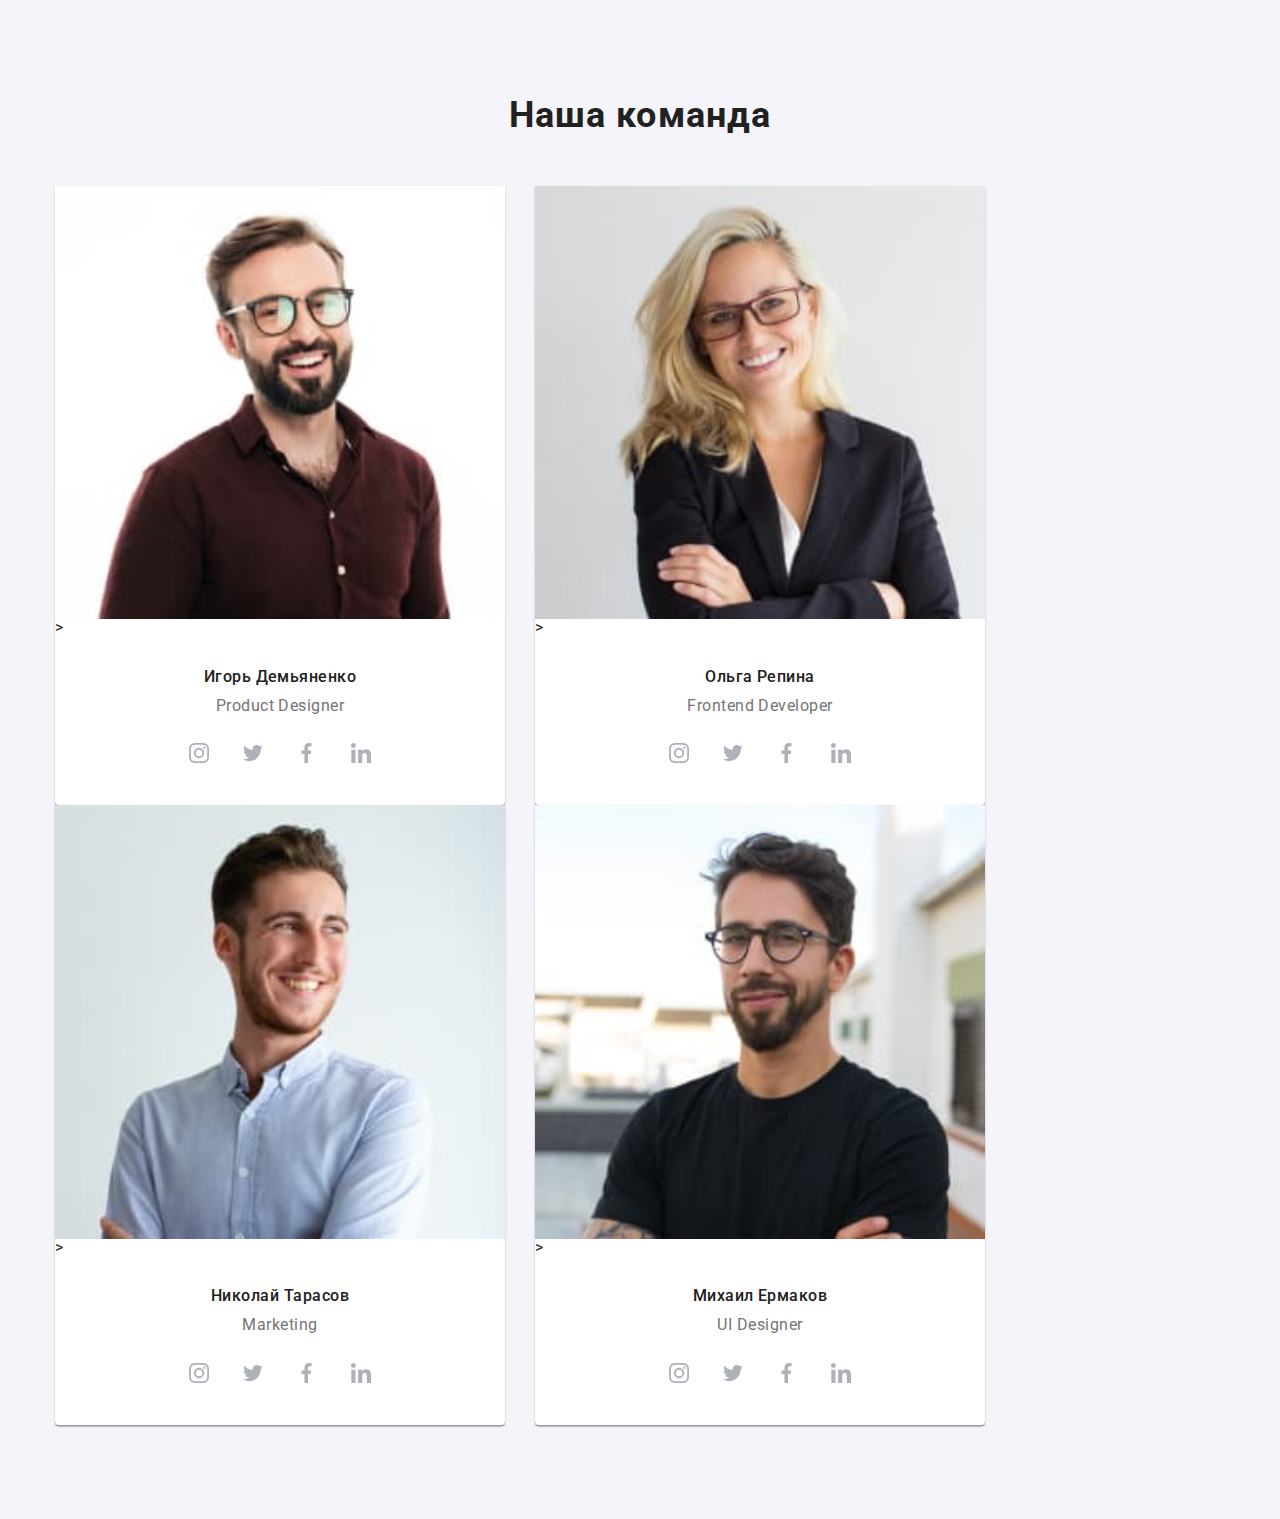
==== commit 599618ca: "hw-888" ====
--- a/index.html
+++ b/index.html
@@ -1,21 +1,25 @@
+
 <!DOCTYPE html>
 <html lang="ru">
+
 <head>
     <meta charset="UTF-8">
     <meta http-equiv="X-UA-Compatible" content="IE=edge">
     <meta name="viewport" content="width=device-width, initial-scale=1.0">
     <title>WebStudio</title>
-    <link href="https://fonts.googleapis.com/css2?family=Raleway:wght@700&family=Roboto:wght@400;500;700;900&display=swap"
-        rel="stylesheet"/>
-        <!-- Нормализация стилей -->
-        <link rel="stylesheet" href="https://cdn.jsdelivr.net/npm/modern-normalize@1.1.0/modern-normalize.min.css">
+    <link
+        href="https://fonts.googleapis.com/css2?family=Raleway:wght@700&family=Roboto:wght@400;500;700;900&display=swap"
+        rel="stylesheet" />
+    <!-- Нормализация стилей -->
+    <link rel="stylesheet" href="https://cdn.jsdelivr.net/npm/modern-normalize@1.1.0/modern-normalize.min.css">
 
     <link rel="stylesheet" href="./css/main.min.css">
 </head>
+
 <body class="body-common">
     <!--Секция хедер -->
-    
-        <header class="header">
+<!-- 
+    <header class="header">
         <div class="container container__nav ">
             <a class="header__link " href="./index.html"><span class="header__logo">Web</span><span class="header__lable">Studio</span></a>
                 
@@ -37,34 +41,32 @@
                         <use href="./image/contacts/contacts.svg#icon-phone"></use>
                     </svg>+38 096 111 11 11</a></li>
                    </ul>
-
                 <button class="menu-btn is-active" type="button" aria-label="кнопка открытия меню" data-menu-button aria-expanded="false">
                     <svg class="menu-btn__icon" width="40" height="40">
                         
                         <use class="menu-btn__icon-open" href="./image/icon/icon_close_menu.svg#open_menu_icon"></use> 
-
                         <use class="menu-btn__icon-close" href="./image/icon/icon_close_menu.svg#close_menu-icon"></use>
                     </svg>
                 </button>
               
     </div>
-        </header> 
-
-<!-- Уникальный контент -->
-<main>
-    <!-- секция герой -->
-
-     
-      <section class="hero">
+        </header>  -->
+
+    <!-- Уникальный контент -->
+    <main>
+        <!-- секция герой -->
+
+        
+      <!-- <section class="hero">
           
         <div class="container container__hero">
             <h1 class="hero__title">Эффективные решения <br> для вашего бизнеса</h1>
     
             <button class="hero__button" type="button" data-modal-open>Заказать услугу</button>
         </div>
-      </section>
-    <!-- cекция Особенности -->
-     <section class="plan"> 
+      </section>  -->
+        <!-- cекция Особенности -->
+         <!-- <section class="plan"> 
          
     <div class="container">
            <ul class="plan__list">
@@ -86,10 +88,10 @@
                 </li>
            </ul>
       </div>
-    </section>
-
-    <!-- Чем мы занимаемся -->
-    <section class="about  about__section">
+    </section>  -->
+
+        <!-- Чем мы занимаемся -->
+         <!-- <section class="about  about__section">
         <div class="container">
                 <h2 class="about__title">Чем мы занимаемся</h2>
                 <ul class="about__list">
@@ -113,19 +115,28 @@
                 </ul>
            </div>
     
-    </section>
-    
-        
-        
+    </section>  -->
+
+
+
          <!-- Наша команда -->
     <section class="team">
         <div class="container">
             <h2 class="team__caption">Наша команда</h2>
             <ul class="team__list">
                 <li class="team__item">
-                    <img class="team__img" src="./image/team/img1.jpg" alt="Игорь Демьяненко" width="270" 
+                    <picture>
+                        <source media="(max-width: 767px)" srcset="./image/our_team/igor_sm@1x.jpg 1x, ../image/our_team/igor_sm@2x.jpg 2x" />
+                        <source media="(min-width: 1200px)" srcset="./image/our_team/igor_lg@1x.jpg 1x, ./image/our_team/igor_lg@2x.jpg 2x" />
+                        <source media="(min-width: 768px)" srcset="./image/our_team/igor_md@1x.jpg 1x, image/our_team/igor_md@2x.jpg 1x" />
+
+                        <img class="team__img" 
+                        src="./image/team/img1.jpg" 
+                        alt="Игорь Демьяненко" 
+                        width="450" 
+                        height="460">>
+                    </picture>
                     
-                    srcset="./image/our_team/igor_lg@1x 1x" >
                    <div  class=" team__aside">
                         <h3 class="team__title">Игорь Демьяненко</h3>
                         <p class="team__desc">Product Designer</p>
@@ -157,7 +168,16 @@
                    
                 </li>
                 <li class="team__item">
-                    <img class="team__img" src="./image/team/img2.jpg" alt="Ольга Репина" width="270" height="260" >
+                    <picture>
+                        <source media="(max-width: 767px)"
+                            srcset="./image/our_team/olga_sm@1x.jpg 1x, ../image/our_team/olga_sm@2x.jpg 2x" />
+                        <source media="(min-width: 1200px)"
+                            srcset="./image/our_team/olga_lg@1x.jpg 1x, ./image/our_team/olga_lg@2x.jpg 2x" />
+                        <source media="(min-width: 768px)" srcset="./image/our_team/olga_md@1x.jpg 1x, image/our_team/olga_md@2x.jpg 1x" />
+                    
+                        <img class="team__img" src="./image/team/img2.jpg" alt="Ольга Репина" width="450" height="460">>
+                    </picture>
+                   
                 <div class=" team__aside">
                         <h3 class="team__title">Ольга Репина</h3>
                         <p class="team__desc">Frontend Developer</p>
@@ -188,7 +208,16 @@
                    
                 </li>
                <li class="team__item">
-                    <img class="team__img" src="./image/team/img3.jpg" alt="Николай Тарасов" width="270" height="260" >
+                <picture>
+                    <source media="(max-width: 767px)"
+                        srcset="./image/our_team/nikolay_sm@1x.jpg 1x, ../image/our_team/nikolay_sm@2x.jpg 2x" />
+                    <source media="(min-width: 1200px)"
+                        srcset="./image/our_team/nikolay_lg@1x.jpg 1x, ./image/our_team/nikolay_lg@2x.jpg 2x" />
+                    <source media="(min-width: 768px)" srcset="./image/our_team/nikolay_md@1x.jpg 1x, image/our_team/nikolay_md@2x.jpg 1x" />
+                
+                    <img class="team__img" src="./image/team/img3.jpg" alt="Николай Тарасов" width="450" height="460">>
+                </picture>
+                   
                     <div class=" team__aside">
                         <h3 class="team__title">Николай Тарасов</h3>
                         <p class="team__desc">Marketing</p>
@@ -219,7 +248,17 @@
                     
                 </li>
             <li class="team__item">
-                    <img class="team-img" src="./image/team/img4.jpg" alt="Михаил Ермаков" width="270" height="260" >
+                <picture>
+                    <source media="(max-width: 767px)"
+                        srcset="./image/our_team/michael_sm@1x.jpg 1x, ../image/our_team/michael_sm@2x.jpg 2x" />
+                    <source media="(min-width: 1200px)"
+                        srcset="./image/our_team/michael_lg@1x.jpg 1x, ./image/our_team/michael_lg@2x.jpg 2x" />
+                    <source media="(min-width: 768px)"
+                        srcset="./image/our_team/michael_md@1x.jpg 1x, image/our_team/michael_md@2x.jpg 1x" />
+                
+                    <img class="team__img" src="./image/team/img4.jpg" alt="Михаил Ермаков" width="450" height="460">>
+                </picture>
+                    
                     <div class=" team__aside">
                         <h3 class="team__title">Михаил Ермаков</h3>
                         <p class="team__desc">UI Designer</p>
@@ -252,60 +291,70 @@
             </ul>
 </div>
     </section> 
-<!-- Клиенты -->
-     <section class="clients">
-        <div class="container">
-            <h2 class="clients-title">Постоянные клиенты</h2>
-            <ul class="clients__list">
-                <li class="clients__item"><a href="" class="clients__link"><svg class="clients__icon"><use href="./image/clients/clients.svg#icon-logo6"></use></svg></a></li>
-                <li class="clients__item"><a href="" class="clients__link"><svg class="clients__icon"><use href="./image/clients/clients.svg#icon-logo2"></use></svg></a></li>
-                <li class="clients__item"><a href="" class="clients__link"><svg class="clients__icon"><use href="./image/clients/clients.svg#icon-logo3"></use></svg></a></li>
-                <li class="clients__item"><a href="" class="clients__link"><svg class="clients__icon"><use href="./image/clients/clients.svg#icon-logo4"></use></svg></a></li>
-                <li class="clients__item"><a href="" class="clients__link"><svg class="clients__icon"><use href="./image/clients/clients.svg#icon-logo5"></use></svg></a></li>
-                <li class="clients__item"><a href="" class="clients__link"><svg class="clients__icon"><use href="./image/clients/clients.svg#icon-logo1"></use></svg></a></li>
-        
-            </ul>
-        </div>
-    </section>
-</main> 
-<!-- Секция футер -->
-    <footer class="footer">
+        <!-- Клиенты -->
+        <!-- <section class="clients">
+            <div class="container">
+                <h2 class="clients-title">Постоянные клиенты</h2>
+                <ul class="clients__list">
+                    <li class="clients__item"><a href="" class="clients__link"><svg class="clients__icon">
+                                <use href="./image/clients/clients.svg#icon-logo6"></use>
+                            </svg></a></li>
+                    <li class="clients__item"><a href="" class="clients__link"><svg class="clients__icon">
+                                <use href="./image/clients/clients.svg#icon-logo2"></use>
+                            </svg></a></li>
+                    <li class="clients__item"><a href="" class="clients__link"><svg class="clients__icon">
+                                <use href="./image/clients/clients.svg#icon-logo3"></use>
+                            </svg></a></li>
+                    <li class="clients__item"><a href="" class="clients__link"><svg class="clients__icon">
+                                <use href="./image/clients/clients.svg#icon-logo4"></use>
+                            </svg></a></li>
+                    <li class="clients__item"><a href="" class="clients__link"><svg class="clients__icon">
+                                <use href="./image/clients/clients.svg#icon-logo5"></use>
+                            </svg></a></li>
+                    <li class="clients__item"><a href="" class="clients__link"><svg class="clients__icon">
+                                <use href="./image/clients/clients.svg#icon-logo1"></use>
+                            </svg></a></li>
+
+                </ul>
+            </div>
+        </section> -->
+    </main>
+    <!-- Секция футер -->
+    <!-- <footer class="footer">
         <div class="container container__footer">
-           
-                <div class="footer__wrapper">
-                    <a class="footer__link" href="./index.html"><span class="footer__logo">Web</span><span
-                            class="footer__visible">Studio</span></a>
-                    <address class="footer__address footer-contacts">г. Киев, пр-т Леси Украинки, 26</address>
-                    <ul class="footer__contacts">
-                        <li class="footer__item"><a class="footer__mail" href="mailto:info@example.com">info@example.com</a></li>
-                        <li><a class="footer__phone" href="tel:+380991111111">+380991111111</a></li>
-                    </ul>
-                </div>
-               <div class="social-media">
-                    <h2 class="social-media__join">ПРИСОЕДИНЯЙТЕСЬ</h2>
-                    <ul class="social-media__list">
-                        <li class="social-media__team">
-                            <a href="" class="social-media__icon"><svg class="social-media__network">
-                                    <use href="./image/network/symbol-defs.svg#icon-instagram"></use>
-                                </svg></a>
-                        </li>
-                        <li class="social-media__team">
-                            <a href="" class="social-media__icon"><svg class="social-media__network">
-                                    <use href="./image/network/symbol-defs.svg#icon-twitter"></use>
-                                </svg></a>
-                        </li>
-                        <li class="social-media__team">
-                            <a href="" class="social-media__icon"><svg class="social-media__network">
-                                    <use href="./image/network/symbol-defs.svg#icon-facebook"></use>
-                                </svg></a>
-                        </li>
-                        <li class="social-media__team">
-                            <a href="" class="social-media__icon"><svg class="social-media__network">
-                                    <use href="./image/network/symbol-defs.svg#icon-linkedin"></use>
-                                </svg></a>
-                        </li>
-                    </ul>
-        
+            <div class="footer__wrapper">
+                <a class="footer__link" href="./index.html"><span class="footer__logo">Web</span><span
+                        class="footer__visible">Studio</span></a>
+                <address class="footer__address footer-contacts">г. Киев, пр-т Леси Украинки, 26</address>
+                <ul class="footer__contacts">
+                    <li class="footer__item"><a class="footer__mail" href="mailto:info@example.com">info@example.com</a></li>
+                    <li><a class="footer__phone" href="tel:+380991111111">+380991111111</a></li>
+                </ul>
+            </div>
+           <div class="social-media">
+                <h2 class="social-media__join">ПРИСОЕДИНЯЙТЕСЬ</h2>
+                <ul class="social-media__list">
+                    <li class="social-media__team">
+                        <a href="" class="social-media__icon"><svg class="social-media__network">
+                                <use href="./image/network/symbol-defs.svg#icon-instagram"></use>
+                            </svg></a>
+                    </li>
+                    <li class="social-media__team">
+                        <a href="" class="social-media__icon"><svg class="social-media__network">
+                                <use href="./image/network/symbol-defs.svg#icon-twitter"></use>
+                            </svg></a>
+                    </li>
+                    <li class="social-media__team">
+                        <a href="" class="social-media__icon"><svg class="social-media__network">
+                                <use href="./image/network/symbol-defs.svg#icon-facebook"></use>
+                            </svg></a>
+                    </li>
+                    <li class="social-media__team">
+                        <a href="" class="social-media__icon"><svg class="social-media__network">
+                                <use href="./image/network/symbol-defs.svg#icon-linkedin"></use>
+                            </svg></a>
+                    </li>
+                </ul>
            </div>
         
            <div class="subscribe">
@@ -313,17 +362,17 @@
                <form  class="subscribe__form">
                    <label for="mail" class=""></label>
                    <input type="text" class="footer-input" placeholder="E-mail" name="mail" id="mail">
-                <button type="submit" class="subscribe__button"><span class="subscribe__text">Подписаться</span><svg class="subscribe__icon">
+                <button type="submit" class="subscribe__button"><span class="subscribe__text">Подписаться<svg class="subscribe__icon">
                     <use href="./image/modal/airplane.svg#icon-airplane"></use>
-                </svg></button>
+                </svg></span></button>
                </form>
             
            </div>
         </div>
     
-    </footer>
-     Модальное окно
-    <div class="backdrop is-hidden" data-modal>
+    </footer>  -->
+     <!-- Модальное окно -->
+    <!-- <div class="backdrop is-hidden" data-modal>
         <div class="modal">
             <button data-modal-close class="buttom__close"></button>
             <form class="form">
@@ -349,7 +398,6 @@
                         <use href="./image/modal/modal.svg#icon-mail-2"></use>
                     </svg>
                 </div>
-
                 
                 <div class="form__field">
                     <label for="comment">Комментарий</label>
@@ -366,9 +414,9 @@
             </form>
             
         </div>
-    </div>
-    <--мобильное меню -->
-     <div class="mobile-menu" data-menu>
+    </div> -->
+    <!-- мобильное меню  -->
+     <!-- <div class="mobile-menu" data-menu>
        <nav class="mobile-nav">
          <ul class="mobile-nav__list">
              <li class="mobile-nav__item">
@@ -381,7 +429,6 @@
                  <a href="" class="mobile-nav__link">Контакты</a>
                 </li>
          </ul>
-
         <ul class="mobile-contacts">
             <li class="mobile-contacts__item">
                 <a href="" class="mobile-contacts__link" href="tel: +380961111111">+38 096 111 11 11</a>
@@ -390,7 +437,6 @@
                 <a href="" class="mobile-contacts__mail" href="mailtoo:info@devstudio.com">info@devstudio.com</a>
             </li>
         </ul>
-
         <ul class="mobile-socials">
             <li class="mobile-socials__item">
                 <a href="" class="mobile_socials__link" target="_blank" rel="noopener noreferrer">Instagram |</a>
@@ -406,8 +452,8 @@
             </li>
         </ul>
        </nav>
-    </div>
-    <script src="./js/menu.js"></script>
+    </div> -->
+    <script src="./js/menu.js"></script> 
      <script src="./js/modal.js"></script>
 </body>
-</html>+</html>
--- a/css/main.min.css
+++ b/css/main.min.css
@@ -1 +1 @@
-:root{--primary-text-color: #2196f3;--title-text-color: #757575;--accent-color: #212121;--primary-background: #e5e5e5;--main-tetle-text: #ffffff}.visually-hidden{position:absolute;width:1px;height:1px;margin:-1px;border:0;padding:0;white-space:nowrap;clip-path:inset(100%);clip:rect(0 0 0 0);overflow:hidden}.body-common{color:var(--accent-color);font-family:Roboto,sans-serif;letter-spacing:.03em}h1,h2,h3,h4,p{margin-top:0;margin-bottom:0}ul{list-style:none;padding-left:0;margin:0;padding:0}textarea{resize:none}a{text-decoration:none}img{display:block;height:auto}a{color:var(--accent-color);text-decoration:none}.body{color:var(--accent-color);font-family:Roboto,sans-serif;letter-spacing:.03em}.container{width:100%;padding-left:15px;padding-right:15px;margin-left:auto;margin-right:auto}@media screen and (min-width: 480px){.container{width:480px}}@media screen and (min-width: 768px){.container{width:768px}}@media screen and (min-width: 1200px){.container{width:1200px}}.header{border-bottom:1px solid #ececec;padding-top:16px;padding-bottom:16px}@media screen and (min-width: 768px){.header{padding-top:26px;padding-bottom:26px}}@media screen and (min-width: 1200px){.header{padding-top:24px;padding-bottom:25px}}.container__nav{display:flex;align-items:center}.header__link{font-family:Raleway;font-weight:700;margin-right:93px}@media screen and (max-width: 768px){.header__link{margin-right:88px}}@media screen and (min-width: 320px){.header__link{font-size:24px;line-height:1.16}}@media screen and (min-width: 767px){.header__link{font-size:24px;line-height:1.16}}@media screen and (min-width: 1200px){.header__link{font-size:26px;line-height:1.19}}@media screen and (max-width: 767px){.nav{display:none}}.nav__list{display:flex}.nav__item{margin-right:50px}.nav__item:last-child{margin:0}.nav__link:active{color:var(--primary-text-color)}.nav__link{padding-top:32px;padding-bottom:32px;display:block;position:relative;transition:color 250ms cubic-bezier(0.4, 0, 0.2, 1)}.nav__link:hover,.nav__link:focus{color:var(--primary-text-color)}.nav__link:active::after,.nav__link:focus::after{opacity:0}.nav__link--active:after{content:"";display:block;width:100%;height:4px;background-color:var(--primary-text-color);border-radius:2px;position:absolute;left:0;bottom:0;opacity:1}.nav__link--current{color:#2196f3}.header-contacts{display:flex;justify-content:flex-end}.contacts{display:flex;margin-left:auto;flex-direction:column}@media screen and (max-width: 767px){.contacts{display:none}}@media screen and (min-width: 1200px){.contacts{flex-direction:row}}@media screen and (min-width: 767px){.contacts__link{margin-right:auto}}@media screen and (min-width: 1200px){.contacts__link{margin-right:50px}}.contacts__icon--phone{width:10px;height:16px;margin-right:10px;fill:currentColor;transition:fill 250ms cubic-bezier(0.4, 0, 0.2, 1)}.contacts__icon--mail{width:16px;height:12px;margin-right:10px;fill:currentColor;transition:fill 250ms cubic-bezier(0.4, 0, 0.2, 1)}.contacts__link:last-child{margin-right:0}a:hover .contacts__icon--mail{fill:var(--primary-text-color)}a:focus .contacts__icon--mail{fill:var(--primary-text-color)}a:hover .contacts__icon--phone{fill:var(--primary-text-color)}a:focus .contacts__icon--phone{fill:var(--primary-text-color)}.contacts__phone,.contacts__mail{color:var(--title-text-color);font-weight:500;font-size:14px;line-height:1.14;letter-spacing:.02em;align-items:center;display:flex;transition:color 250ms cubic-bezier(0.4, 0, 0.2, 1)}@media screen and (min-width: 767px){.contacts__phone,.contacts__mail{padding-top:5px;padding-bottom:5px}}@media screen and (min-width: 1200px){.contacts__phone,.contacts__mail{padding-top:32px;padding-bottom:32px}}.contacts__phone:hover,.contacts__phone:focus,.contacts__mail:hover,.contacts__mail:focus{color:var(--primary-text-color)}.plan{padding-top:94px;padding-bottom:94px}.plan__title{color:var(--accent-color);font-weight:700;font-size:14px;line-height:1.14;text-transform:uppercase;margin-bottom:10px}@media screen and (min-width: 320px)and (max-width: 767px){.plan__title{text-align:center}}@media screen and (min-width: 767px){.plan__list{display:flex;justify-content:center;flex-wrap:wrap}}@media screen and (min-width: 1200px){.plan__list{display:flex}}.plan__item{max-width:450px;margin-left:auto;margin-right:auto;margin-bottom:30px}@media screen and (min-width: 767px){.plan__item{width:354px;height:120px;margin-bottom:161px}}@media screen and (min-width: 1200px){.plan__item{width:270px;margin-right:30px;font-size:14px;line-height:1.7}.plan__item:last-child{margin-right:0}}.plan__item::before{display:block;content:"";height:120px;background-color:#f5f4fa;background-size:70px 70px;background-repeat:no-repeat;background-position:center;margin-bottom:30px}.plan__icon::before{background-image:url("../image/icon/antenna.svg")}.plan__vector::before{background-image:url("../image/icon/clock.svg")}.plan__diagram::before{background-image:url("../image/icon/diagram.svg")}.plan__astronaut::before{background-image:url("../image/icon/astronaut.svg")}.plan__advantage{font-size:14px;line-height:1.71}.mobile-menu{position:fixed;top:0;left:0;width:100vw;height:100vh;transform:translateX(100%);visibility:hidden;transition:transform 300ms;pointer-events:none}@media screen and (min-width: 480px)and (max-width: 767px){.mobile-menu{background-color:#fff;box-shadow:0px 4px 8px rgba(0,0,0,.04),0px 2px 4px rgba(0,0,0,.08),0px 1px 3px rgba(0,0,0,.16)}}.mobile-menu.is-open{transform:translateX(0);visibility:visible;pointer-events:initial}.mobile-nav{width:100%;height:100%;background-color:#fff;padding-top:48px;padding-left:40px}@media screen and (min-width: 480px)and (max-width: 767px){.mobile-nav{width:100%}}.mobile-nav__link{display:inline-block;margin-bottom:32px;font-weight:500;font-size:40px;line-height:47px;letter-spacing:.02em;color:#212121}.mobile-nav__link:hover{color:#2196f3}.mobile-nav__link:focus{color:#2196f3}.mobile-nav__list{display:inline-block;margin-bottom:306px}.mobile-contacts__link{display:inline-block;font-weight:500;font-size:34px;line-height:1.17;letter-spacing:.02em;color:#2196f3;margin-bottom:32px}.mobile-contacts__mail{display:inline-block;font-weight:500;font-size:24px;line-height:1.16px;letter-spacing:.02em;color:#757575;margin-bottom:64px}.mobile-socials{display:flex}.mobile_socials__link{font-weight:500;font-size:18px;line-height:1.2px;letter-spacing:.02em;color:#2196f3}.menu-btn{display:block;width:40px;height:40px;margin:0;padding:0;margin-left:auto;background-color:rgba(0,0,0,0);border:rgba(0,0,0,0);outline:rgba(0,0,0,0);z-index:99}@media screen and (min-width: 768px){.menu-btn{display:none}}.menu-btn__icon{width:40px;height:40px}.menu-btn__icon-open{opacity:0}.menu-btn__icon-close{opacity:1}.menu-btn.is-active .menu-btn__icon-open{opacity:1}.menu-btn.is-active .menu-btn__icon-close{opacity:0}.hero__button{color:var(--main-tetle-text);background-color:var(--primary-text-color);cursor:pointer;box-shadow:0px 4px 4px rgba(0,0,0,.15);border-radius:4px;font-weight:700;font-size:16px;line-height:1.88;width:200px;height:50px;display:block;margin-left:auto;margin-right:auto}.backdrop{position:fixed;top:0;left:0;width:100%;height:100%;background-color:rgba(0,0,0,.2);opacity:1;transition:opacity 250ms cubic-bezier(0.4, 0, 0.2, 1),visibility 250ms cubic-bezier(0.4, 0, 0.2, 1)}.backdrop.is-hidden{opacity:0;pointer-events:none;visibility:hidden}.backdrop.is-hidden .modal{transform:translate(-50%, -50%) scale(0.9)}.modal{background-color:var(--main-tetle-text);position:absolute;top:50%;left:50%;transform:translate(-50%, -50%) scale(1);transition:transform 250ms cubic-bezier(0.4, 0, 0.2, 1)}@media screen and (max-width: 479px){.modal{width:95%;height:95%}}@media screen and (min-width: 480px){.modal{width:450px;height:609px}}@media screen and (min-width: 1200px){.modal{width:528px;height:581px}}.buttom__close{position:absolute;top:8px;right:8px;width:30px;height:30px;cursor:pointer;border:1px solid rgba(0,0,0,.1);border-radius:100%;background:#fff}.buttom__close:before,.buttom__close:after{content:"";position:absolute;top:12px;left:4px;width:20px;height:2px;background:#000;transition:background-color 250ms cubic-bezier(0.4, 0, 0.2, 1)}.buttom__close:before{-webkit-transform:rotate(45deg);transform:rotate(45deg)}.buttom__close:after{-webkit-transform:rotate(-45deg);transform:rotate(-45deg)}.buttom__close:hover::before{background-color:var(--primary-text-color)}.buttom__close:hover::after{background-color:var(--primary-text-color)}.buttom__close:focus::before{background-color:var(--primary-text-color)}.buttom__close:focus::after{background-color:var(--primary-text-color)}.form{padding:40px;margin-left:auto;margin-right:auto}@media screen and (max-width: 767px){.form{overflow-x:scroll}}.form__field{margin-bottom:28px;display:flex;flex-direction:column;font-weight:400;font-size:12px;line-height:14px;color:var(--title-text-color)}.form__field{margin-bottom:10px;display:flex;flex-direction:column}.form__field:focus-within{fill:#2196f3}.form__user{position:absolute;top:130px;left:55px;width:12px;height:12px}@media screen and (min-width: 1200px){.form__user{top:107px;left:56px;width:12px;height:12px}}.form__phone{position:absolute;top:200px;left:55px;width:13px;height:13px}@media screen and (min-width: 1200px){.form__phone{top:174px;left:55px;width:13px;height:13px}}.form__mail{position:absolute;width:15px;height:12px;top:266px;left:54px}@media screen and (min-width: 1200px){.form__mail{top:243px;left:54px;width:15px;height:12px}}.form__name{display:block;height:40px;position:relative;transition:border 250ms cubic-bezier(0.4, 0, 0.2, 1)}.form__title{font-weight:700;font-size:20px;line-height:23px;text-align:center;margin-bottom:12px;color:var(--accent-color)}.form label{margin-bottom:4px}.form input{margin:0;padding:6px 10px;border:1px solid rgba(33,33,33,.2);border-radius:4px;padding-left:42px;outline:none}input:focus{border:1px solid var(--primary-text-color)}.form input::placeholder{padding-left:16px;font-size:12px;line-height:14px;letter-spacing:.01em;color:rgba(117,117,117,.5)}.form__agree{margin-top:20px;font-size:12px;line-height:1.17;letter-spacing:.03em}@media screen and (max-width: 479px){.form__agree{font-size:9px;line-height:1.1}}@media screen and (min-width: 1200px){.form__agree{font-size:14px;line-height:1.71}}.form__agree input{margin-right:8px}.form__agree label{display:flex;align-items:center}textarea:focus{border:1px solid var(--primary-text-color)}.form__comment{padding:16px;border:1px solid rgba(33,33,33,.2);box-sizing:border-box;border-radius:4px;height:120px;color:rgba(117,117,117,.5);outline:none;transition:border 250ms cubic-bezier(0.4, 0, 0.2, 1)}.visually-hidden:checked+.form__lable{border-color:#2196f3;background-color:#2196f3;background-image:url("../image/modal/check.svg");background-size:contain;background-origin:border-box;background-repeat:no-repeat}.visually-hidden:focus+.form__lable{border-color:#2196f3}.form__lable{display:inline-block;border:2px solid var(--accent-color);border-radius:2px;width:16px;height:15px;margin-right:8px}.button__send{display:block;width:200px;height:50px;background-color:var(--primary-text-color);box-shadow:0px 4px 4px rgba(0,0,0,.15);border-radius:4px;margin-left:auto;margin-right:auto;color:var(--main-tetle-text);font-weight:700;font-size:16px;line-height:30px;letter-spacing:.06em;margin-top:30px}.form__link{color:#2196f3;text-decoration:underline}.hero{background:#2f303a;max-width:1600px;padding-top:118px;padding-bottom:118px;height:400px;text-align:center;margin-left:auto;margin-right:auto;background-position:center;background-size:cover;background-repeat:no-repeat;background-image:linear-gradient(to right, rgba(47, 48, 58, 0.4), rgba(47, 48, 58, 0.4)),url(../image/bcg-hero/background-hero_sm@1x.jpg)}@media screen and (min-device-pixel-ratio: 2),(min-resolution: 192dpi),(min-resolution: 2dppx){.hero{background-image:linear-gradient(to right, rgba(47, 48, 58, 0.4), rgba(47, 48, 58, 0.4)),url(../image/bcg-hero/background-hero_sm@2x.jpg)}}@media screen and (min-width: 768px){.hero{background-image:linear-gradient(to right, rgba(47, 48, 58, 0.4), rgba(47, 48, 58, 0.4)),url(../image/bcg-hero/background-hero_md@1x.jpg);background-size:cover;background-position:center;background-repeat:no-repeat}}@media screen and (min-width: 768px)and (min-device-pixel-ratio: 2),screen and (min-width: 768px)and (min-resolution: 192dpi),screen and (min-width: 768px)and (min-resolution: 2dppx){.hero{background-image:linear-gradient(to right, rgba(47, 48, 58, 0.4), rgba(47, 48, 58, 0.4)),url(../image/bcg-hero/background-hero_md@2x.jpg)}}@media screen and (min-width: 1200px){.hero{padding-top:200px;padding-bottom:200px;height:600px;background-image:linear-gradient(to right, rgba(47, 48, 58, 0.4), rgba(47, 48, 58, 0.4)),url(../image/bcg-hero/background-hero_lg@1x.jpg);background-size:cover;background-position:center;background-repeat:no-repeat}}@media screen and (min-width: 1200px)and (min-device-pixel-ratio: 2),screen and (min-width: 1200px)and (min-resolution: 192dpi),screen and (min-width: 1200px)and (min-resolution: 2dppx){.hero{background-image:linear-gradient(to right, rgba(47, 48, 58, 0.4), rgba(47, 48, 58, 0.4)),url(../image/bcg-hero/background-hero_sm@2x.jpg)}}.hero__title{display:block;max-width:360px;font-weight:900;font-size:26px;line-height:1.62;text-align:center;letter-spacing:.06em;text-transform:uppercase;color:var(--main-tetle-text);margin-left:auto;margin-right:auto;margin-bottom:30px}@media screen and (min-width: 1200px){.hero__title{max-width:700px;font-size:44px;line-height:1.36}}@media screen and (max-width: 1199px){.about__section{display:none}}.about__list{display:flex;margin-right:-30px}.about__item{flex-basis:calc((100% - 180px)/3);margin-right:30px;position:relative}.about__item:last-child{margin-right:0}.about__title{color:var(--accent-color);font-size:36px;line-height:1.17;text-align:center;margin-bottom:50px}.about__text{position:absolute;bottom:0;width:370px;height:70px;background-color:rgba(47,48,58,.8)}.about__description{font-weight:700;font-size:14px;line-height:16px;text-align:center;text-transform:uppercase;color:#fff;padding-top:27px}.team{background:#f5f4fa;padding-top:94px;padding-bottom:94px}@media screen and (min-width: 767px){.team__list{display:flex;flex-wrap:wrap}}@media screen and (min-width: 1200px){.team__list{display:flex}}.team__item{background:#fff;box-shadow:0px 1px 3px rgba(0,0,0,.12),0px 1px 1px rgba(0,0,0,.14),0px 2px 1px rgba(0,0,0,.2);border-radius:0px 0px 4px 4px;min-width:450px;min-height:622px;margin-left:auto;margin-right:auto;margin-bottom:30px}.team__item:last-child{margin-bottom:0px}@media screen and (min-width: 767px)and (max-width: 1199px){.team__item{width:354px;height:536px;margin-right:30px;margin-bottom:30px;flex-basis:calc((100% - 60px)/2)}.team__item:nth-child(n+3){margin-bottom:0}}@media screen and (min-width: 1200px){.team__item{width:270px;height:428px;margin-right:30px;margin:0}.team__item:not(:last-child){margin-right:30px}}.team__caption-list:last-child{margin-right:0}.team__img{display:flex;flex-basis:calc((100% - 360px)/4);margin-right:30px}.team__caption{font-weight:bold;font-size:28px;line-height:1.17;text-align:center;letter-spacing:.03em;margin-bottom:30px}@media screen and (min-width: 1200px){.team__caption{font-size:36px;line-height:42px;margin-bottom:50px}}.team__title{font-weight:500;font-size:16px;line-height:1.18;text-align:center;margin-bottom:10px}.team__aside{padding-top:30px;padding-bottom:30px}.team__desc{font-size:16px;line-height:1.18;color:var(--title-text-color);margin-bottom:0;text-align:center}.team-list__icon{display:flex;padding-top:16px;justify-content:center}.team__icon{margin-right:10px;text-align:center}.team__icon:last-child{margin-right:0}.team__link{width:44px;height:44px;display:flex;justify-content:center;align-items:center;border-radius:50%;transition:background-color 250ms cubic-bezier(0.4, 0, 0.2, 1)}.team__link:hover,.team__link:focus{fill:#fff;background-color:#2196f3}.team__svg{width:20px;height:20px;fill:#afb1b8;transition:fill 250ms cubic-bezier(0.4, 0, 0.2, 1)}.team__link:hover .team__svg,.team__link:focus .team__svg{fill:#fff}.clients{padding-top:94px;padding-bottom:94px}.clients__list{display:flex;justify-content:center;flex-wrap:wrap;margin-right:-30px;margin-bottom:-30px}.clients__item{min-width:210px;min-height:92px;margin-right:30px;margin-bottom:30px}@media scscreen and (min-width: 767px)and (max-width: 1199px){.clients__item{min-width:226px}.clients__item:nth-child(n+3){margin-bottom:0}}@media screen and (min-width: 1200px){.clients__item{min-width:170px}}.clients__item{fill:#2196f3}.clients__item:not(:last-child){margin-right:30px}.clients__link{display:flex;width:100%;height:100%;justify-content:center;align-items:center;border:1px solid #afb1b8;border-radius:4px;transition:border-color 250ms cubic-bezier(0.4, 0, 0.2, 1)}.clients__link:hover,.clients__link:focus{fill:#2196f3}.clients__link:hover,.clients__link:focus{border-color:#2196f3}.clients__link:hover .clients__item:last-child{margin-right:0}.clients__link{fill:#afb1b8}.clients-title{text-align:center;font-weight:bold;font-size:36px;line-height:42px;color:var(--accent-color);margin-bottom:50px}.clients__icon:hover .clients__link,.clients__icon:focus .clients__link{fill:#2196f3}.clients__icon{width:106px;height:60px;transition:fill 250ms cubic-bezier(0.4, 0, 0.2, 1)}.footer{background:#2f303a;padding-top:60px;padding-bottom:60px}.footer__logo,.header__logo{color:var(--primary-text-color)}.footer__visible{color:#f5f4fa;font-family:Raleway}.footer__wrapper{margin-bottom:60px}@media screen and (min-width: 768px){.footer__wrapper{margin-right:165px}}@media screen and (man-width: 1199px){.footer__wrapper{justify-content:center}}@media screen and (min-width: 1200px){.footer__wrapper{margin-right:70px;flex-grow:1;margin-bottom:-60px}}.footer__link{display:inline-block;font-family:Raleway;font-weight:700;font-size:26px;line-height:1.19;display:block;margin-bottom:20px}.footer__address{font-style:normal;font-size:14px;line-height:1.71;color:var(--main-tetle-text);margin-bottom:9px}.footer__item:not(:last-child){margin-bottom:9px}.footer__phone,.footer__mail{font-size:14px;line-height:1.71;color:rgba(255,255,255,.6)}.social-media__icon{display:flex;width:44px;height:44px;border-radius:50%;justify-content:center;align-items:center;transition:background-color 250ms cubic-bezier(0.4, 0, 0.2, 1)}.social-media__icon:hover,.social-media__icon:focus{fill:#fff;background-color:#2196f3}.social-media__network{width:20px;height:20px}.container__footer{text-align:center}@media screen and (min-width: 768px){.container__footer{display:flex;align-items:baseline;justify-content:space-around;flex-wrap:wrap}}@media screen and (min-width: 1200px){.container__footer{justify-content:left;flex-wrap:nowrap}}.social-media__list{display:flex}@media screen and (max-width: 1199px){.social-media__list{justify-content:center}}@media screen and (min-width: 1200px){.social-media__list{justify-content:center}}.social-media{display:flex;flex-direction:column}@media screen and (max-width: 767px){.social-media{margin-top:60px}}@media screen and (max-width: 1199px){.social-media{justify-content:center}}@media screen and (min-width: 1200px){.social-media{justify-content:left;margin-right:93px}}.social-media__join{font-weight:700;font-size:14px;line-height:16px;text-transform:uppercase;color:#fff;margin-bottom:20px;text-align:center}@media screen and (min-width: 1200px){.social-media__join{text-align:left}}.social-media__team{margin-right:10px;border-radius:50%;justify-content:center;align-items:center;background-color:rgba(255,255,255,.1);transition:opacity 250ms cubic-bezier(0.4, 0, 0.2, 1)}.social-media__team:not(:last-child){margin-right:10px}.social-media__network{fill:#fff}.subscribe__title{margin-bottom:20px;font-weight:700;font-size:14px;line-height:16px;text-transform:uppercase;color:var(--main-tetle-text)}@media screen and (min-width: 1200px){.subscribe__title{text-align:left}}.subscribe__form{margin-top:20px}@media screen and (min-width: 768px){.subscribe__form{flex-wrap:nowrap;align-items:center}}@media screen and (min-width: 1200px){.subscribe__form{display:flex;align-items:center}}.footer-input{font-size:16px;line-height:1.25;padding-left:15px;align-items:center;width:100%;height:50px;background-color:#2f303a;border:1px solid rgba(255,255,255,.3);filter:drop-shadow(0px 4px 4px rgba(0, 0, 0, 0.15));border-radius:4px}@media screen and (max-width: 1199px){.footer-input{max-width:450px}}@media screen and (min-width: 480px){.footer-input{width:450px}}@media screen and (min-width: 1200px){.footer-input{max-width:100%}}.footer-input::placeholder{color:rgba(255,255,255,.6)}@media screen and (max-width: 1199px){.subscribe{margin-top:60px}}@media screen and (min-width: 1200px){.subscribe{max-width:570px}}.subscribe__form input::placeholder{padding:16px}.subscribe__form input{padding-left:16px}.subscribe__button{display:inline-flex;align-items:center;justify-content:center;margin-top:20px;margin-right:auto;margin-left:auto;min-width:200px;height:50px;font-weight:700;font-size:16px;line-height:1.88;letter-spacing:.06em;background-color:var(--primary-text-color);border:none;border-radius:4px;box-shadow:0px 4px 4px rgba(0,0,0,.15)}@media screen and (min-width: 1200px){.subscribe__button{margin-top:0;margin-right:0;margin-left:12px}}.subscribe__button:hover,.subscribe__button:focus{background-color:#188ce8}.subscribe__text{font-weight:700;font-size:16px;line-height:30px;letter-spacing:.06em;color:var(--main-tetle-text);margin-right:10px}.subscribe__icon{width:24px;height:24px}.header__logo{font-family:Raleway;font-weight:700;font-size:26px;line-height:1.19}@media screen and (min-width: 1200px){.header__logo{font-size:26px}}.header__lable{color:var(--accent-color)}.nav__link{color:var(--accent-color);font-weight:500;font-size:14px;line-height:1.14}.nav__link:hover,.nav__link:focus{color:var(--primary-text-color)}.features{padding-top:94px;padding-bottom:94px}.features__benefits{display:flex;flex-wrap:wrap;margin-bottom:40px}@media screen and (min-width: 480px)and (man-width: 767px){.features__benefits{justify-content:start}}@media screen and (min-width: 768px){.features__benefits{justify-content:center;margin-bottom:30px}}@media screen and (min-width: 1199px){.features__benefits{transition:opacity 250ms cubic-bezier(0.4, 0, 0.2, 1);margin-bottom:50px}}@media screen and (min-width: 480px){.container{width:480px}}@media screen and (min-width: 768px){.container{width:768px}}@media screen and (min-width: 1200px){.container{width:1200px}}.features__benesits:not(:last-child){margin-right:8px;margin-bottom:15px}.features__button{cursor:pointer;color:var(--accent-color);background-color:#f5f4fa;font-weight:500;font-size:16px;line-height:1.6;border:none;border-radius:4px;font-family:Roboto;padding-left:22px;padding-right:22px;padding-top:6px;padding-bottom:6px;transition:color 250ms cubic-bezier(0.4, 0, 0.2, 1),background-color 250ms cubic-bezier(0.4, 0, 0.2, 1)}.features__button:hover,.features__button:focus{color:#fff;background-color:var(--primary-text-color)}.features__button:hover,.features__button:focus{box-shadow:0px 3px 1px rgba(0,0,0,.1),0px 1px 2px rgba(0,0,0,.08),0px 2px 2px rgba(0,0,0,.12)}.project__list{display:flex;flex-wrap:wrap;margin-top:50px}@media screen and (max-width: 767px){.project__list{justify-content:center}}@media screen and (min-width: 768px){.project__list{align-self:stretch}}.project__item{margin-bottom:30px;width:450px}@media screen and (min-width: 768px){.project__item{width:354px;margin-right:30px;flex-basis:calc((100% - 30px)/2)}}@media screen and (min-width: 1200px){.project__item{flex-basis:calc((100% - 60px)/3);width:370px}}@media screen and (min-width: 768px)and (max-width: 1199px){.project__item:nth-child(2n){margin-right:0}}.project__item:last-child{margin-bottom:0}@media screen and (min-width: 1200px){.project__item:nth-child(3n){margin-right:0}}@media screen and (min-width: 1200px){.project__item:nth-child(3n):nth-last-child(-n+3){margin-bottom:0}}.project__link:hover .project__active,.project__link:focus .project__active{transform:translateY(0)}.project__card{overflow:hidden;position:relative}.project__active{transform:translateY(100%);padding:63px 24px;display:block;position:absolute;font-weight:400;font-size:18px;line-height:28px;color:var(--main-tetle-text);background-color:rgba(33,150,243,.9);justify-content:center;height:100%;width:100%;top:0;left:0;transition:transform 250ms cubic-bezier(0.4, 0, 0.2, 1)}.project__link{display:inline-block;transition:box-shadow 250ms cubic-bezier(0.4, 0, 0.2, 1)}.project__link:hover,.project__link:focus{box-shadow:0px 1px 1px rgba(0,0,0,.12),0px 4px 4px rgba(0,0,0,.06),1px 4px 6px rgba(0,0,0,.16)}@media screen and (min-width: 768px)and (max-width: 1199px){.project__link{display:flex;flex-direction:column}}.project__title{font-weight:700;font-size:18px;line-height:2;margin-bottom:4px}.project__text{font-weight:400;font-size:16px;line-height:1.8}.project__text{color:var(--title-text-color)}.project__description{padding:20px 24px;margin:0;border-left:1px solid #eee;border-right:1px solid #eee;border-bottom:1px solid #eee}/*# sourceMappingURL=main.min.css.map */+:root{--primary-text-color: #2196f3;--title-text-color: #757575;--accent-color: #212121;--primary-background: #e5e5e5;--main-tetle-text: #ffffff}.visually-hidden{position:absolute;width:1px;height:1px;margin:-1px;border:0;padding:0;white-space:nowrap;clip-path:inset(100%);clip:rect(0 0 0 0);overflow:hidden}.body-common{color:var(--accent-color);font-family:Roboto,sans-serif;letter-spacing:.03em}h1,h2,h3,h4,p{margin-top:0;margin-bottom:0}ul{list-style:none;padding-left:0;margin:0;padding:0}textarea{resize:none}a{text-decoration:none}img{display:block;height:auto}a{color:var(--accent-color);text-decoration:none}.body{color:var(--accent-color);font-family:Roboto,sans-serif;letter-spacing:.03em}.container{width:100%;padding-left:15px;padding-right:15px;margin-left:auto;margin-right:auto}@media screen and (min-width: 480px){.container{width:480px}}@media screen and (min-width: 768px){.container{width:768px}}@media screen and (min-width: 1200px){.container{width:1200px}}.header{border-bottom:1px solid #ececec;padding-top:16px;padding-bottom:16px}@media screen and (min-width: 768px){.header{padding-top:26px;padding-bottom:26px}}@media screen and (min-width: 1200px){.header{padding-top:24px;padding-bottom:25px}}.container__nav{display:flex;align-items:center}.header__link{font-family:Raleway;font-weight:700;margin-right:93px}@media screen and (max-width: 768px){.header__link{margin-right:88px}}@media screen and (min-width: 320px){.header__link{font-size:24px;line-height:1.16}}@media screen and (min-width: 767px){.header__link{font-size:24px;line-height:1.16}}@media screen and (min-width: 1200px){.header__link{font-size:26px;line-height:1.19}}@media screen and (max-width: 767px){.nav{display:none}}.nav__list{display:flex}.nav__item{margin-right:50px}.nav__item:last-child{margin:0}.nav__link:active{color:var(--primary-text-color)}.nav__link{padding-top:32px;padding-bottom:32px;display:block;position:relative;transition:color 250ms cubic-bezier(0.4, 0, 0.2, 1)}.nav__link:hover,.nav__link:focus{color:var(--primary-text-color)}.nav__link:active::after,.nav__link:focus::after{opacity:0}.nav__link--active:after{content:"";display:block;width:100%;height:4px;background-color:var(--primary-text-color);border-radius:2px;position:absolute;left:0;bottom:0;opacity:1}.nav__link--current{color:#2196f3}.header-contacts{display:flex;justify-content:flex-end}.contacts{display:flex;margin-left:auto;flex-direction:column}@media screen and (max-width: 767px){.contacts{display:none}}@media screen and (min-width: 1200px){.contacts{flex-direction:row}}@media screen and (min-width: 767px){.contacts__link{margin-right:auto}}@media screen and (min-width: 1200px){.contacts__link{margin-right:50px}}.contacts__icon--phone{width:10px;height:16px;margin-right:10px;fill:currentColor;transition:fill 250ms cubic-bezier(0.4, 0, 0.2, 1)}.contacts__icon--mail{width:16px;height:12px;margin-right:10px;fill:currentColor;transition:fill 250ms cubic-bezier(0.4, 0, 0.2, 1)}.contacts__link:last-child{margin-right:0}a:hover .contacts__icon--mail{fill:var(--primary-text-color)}a:focus .contacts__icon--mail{fill:var(--primary-text-color)}a:hover .contacts__icon--phone{fill:var(--primary-text-color)}a:focus .contacts__icon--phone{fill:var(--primary-text-color)}.contacts__phone,.contacts__mail{color:var(--title-text-color);font-weight:500;font-size:14px;line-height:1.14;letter-spacing:.02em;align-items:center;display:flex;transition:color 250ms cubic-bezier(0.4, 0, 0.2, 1)}@media screen and (min-width: 767px){.contacts__phone,.contacts__mail{padding-top:5px;padding-bottom:5px}}@media screen and (min-width: 1200px){.contacts__phone,.contacts__mail{padding-top:32px;padding-bottom:32px}}.contacts__phone:hover,.contacts__phone:focus,.contacts__mail:hover,.contacts__mail:focus{color:var(--primary-text-color)}.plan{padding-top:94px;padding-bottom:94px}.plan__title{color:var(--accent-color);font-weight:700;font-size:14px;line-height:1.14;text-transform:uppercase;margin-bottom:10px}@media screen and (min-width: 320px)and (max-width: 767px){.plan__title{text-align:center}}@media screen and (min-width: 767px){.plan__list{display:flex;justify-content:center;flex-wrap:wrap}}@media screen and (min-width: 1200px){.plan__list{display:flex}}.plan__item{max-width:450px;margin-left:auto;margin-right:auto;margin-bottom:30px}@media screen and (min-width: 767px){.plan__item{width:354px;height:120px;margin-bottom:161px}}@media screen and (min-width: 1200px){.plan__item{width:270px;margin-right:30px;font-size:14px;line-height:1.7}.plan__item:last-child{margin-right:0}}.plan__item::before{display:block;content:"";height:120px;background-color:#f5f4fa;background-size:70px 70px;background-repeat:no-repeat;background-position:center;margin-bottom:30px}.plan__icon::before{background-image:url("../image/icon/antenna.svg")}.plan__vector::before{background-image:url("../image/icon/clock.svg")}.plan__diagram::before{background-image:url("../image/icon/diagram.svg")}.plan__astronaut::before{background-image:url("../image/icon/astronaut.svg")}.plan__advantage{font-size:14px;line-height:1.71}.mobile-menu{position:fixed;top:0;left:0;width:100vw;height:100vh;transform:translateX(100%);visibility:hidden;transition:transform 300ms;pointer-events:none}@media screen and (min-width: 480px)and (max-width: 767px){.mobile-menu{background-color:#fff;box-shadow:0px 4px 8px rgba(0,0,0,.04),0px 2px 4px rgba(0,0,0,.08),0px 1px 3px rgba(0,0,0,.16)}}.mobile-menu.is-open{transform:translateX(0);visibility:visible;pointer-events:initial}.mobile-nav{width:100%;height:100%;background-color:#fff;padding-top:48px;padding-left:40px}@media screen and (min-width: 480px)and (max-width: 767px){.mobile-nav{width:100%}}.mobile-nav__link{display:inline-block;margin-bottom:32px;font-weight:500;font-size:40px;line-height:47px;letter-spacing:.02em;color:#212121}.mobile-nav__link:hover{color:#2196f3}.mobile-nav__link:focus{color:#2196f3}.mobile-nav__list{display:inline-block;margin-bottom:306px}.mobile-contacts__link{display:inline-block;font-weight:500;font-size:34px;line-height:1.17;letter-spacing:.02em;color:#2196f3;margin-bottom:32px}.mobile-contacts__mail{display:inline-block;font-weight:500;font-size:24px;line-height:1.16px;letter-spacing:.02em;color:#757575;margin-bottom:64px}.mobile-socials{display:flex}.mobile_socials__link{font-weight:500;font-size:18px;line-height:1.2px;letter-spacing:.02em;color:#2196f3}.menu-btn{display:block;width:40px;height:40px;margin:0;padding:0;margin-left:auto;background-color:rgba(0,0,0,0);border:rgba(0,0,0,0);outline:rgba(0,0,0,0);z-index:99}@media screen and (min-width: 768px){.menu-btn{display:none}}.menu-btn__icon{width:40px;height:40px}.menu-btn__icon-open{opacity:0}.menu-btn__icon-close{opacity:1}.menu-btn.is-active .menu-btn__icon-open{opacity:1}.menu-btn.is-active .menu-btn__icon-close{opacity:0}.hero__button{color:var(--main-tetle-text);background-color:var(--primary-text-color);cursor:pointer;box-shadow:0px 4px 4px rgba(0,0,0,.15);border-radius:4px;font-weight:700;font-size:16px;line-height:1.88;width:200px;height:50px;display:block;margin-left:auto;margin-right:auto}.backdrop{position:fixed;top:0;left:0;width:100%;height:100%;background-color:rgba(0,0,0,.2);opacity:1;transition:opacity 250ms cubic-bezier(0.4, 0, 0.2, 1),visibility 250ms cubic-bezier(0.4, 0, 0.2, 1)}.backdrop.is-hidden{opacity:0;pointer-events:none;visibility:hidden}.backdrop.is-hidden .modal{transform:translate(-50%, -50%) scale(0.9)}.modal{background-color:var(--main-tetle-text);position:absolute;top:50%;left:50%;transform:translate(-50%, -50%) scale(1);transition:transform 250ms cubic-bezier(0.4, 0, 0.2, 1)}@media screen and (max-width: 479px){.modal{width:95%;height:95%}}@media screen and (min-width: 480px){.modal{width:450px;height:609px}}@media screen and (min-width: 1200px){.modal{width:528px;height:581px}}.buttom__close{position:absolute;top:8px;right:8px;width:30px;height:30px;cursor:pointer;border:1px solid rgba(0,0,0,.1);border-radius:100%;background:#fff}.buttom__close:before,.buttom__close:after{content:"";position:absolute;top:12px;left:4px;width:20px;height:2px;background:#000;transition:background-color 250ms cubic-bezier(0.4, 0, 0.2, 1)}.buttom__close:before{-webkit-transform:rotate(45deg);transform:rotate(45deg)}.buttom__close:after{-webkit-transform:rotate(-45deg);transform:rotate(-45deg)}.buttom__close:hover::before{background-color:var(--primary-text-color)}.buttom__close:hover::after{background-color:var(--primary-text-color)}.buttom__close:focus::before{background-color:var(--primary-text-color)}.buttom__close:focus::after{background-color:var(--primary-text-color)}.form{padding:40px;margin-left:auto;margin-right:auto}@media screen and (max-width: 767px){.form{overflow-x:scroll}}.form__field{margin-bottom:28px;display:flex;flex-direction:column;font-weight:400;font-size:12px;line-height:14px;color:var(--title-text-color)}.form__field{margin-bottom:10px;display:flex;flex-direction:column}.form__field:focus-within{fill:#2196f3}.form__user{position:absolute;top:130px;left:55px;width:12px;height:12px}@media screen and (min-width: 1200px){.form__user{top:107px;left:56px;width:12px;height:12px}}.form__phone{position:absolute;top:200px;left:55px;width:13px;height:13px}@media screen and (min-width: 1200px){.form__phone{top:174px;left:55px;width:13px;height:13px}}.form__mail{position:absolute;width:15px;height:12px;top:266px;left:54px}@media screen and (min-width: 1200px){.form__mail{top:243px;left:54px;width:15px;height:12px}}.form__name{display:block;height:40px;position:relative;transition:border 250ms cubic-bezier(0.4, 0, 0.2, 1)}.form__title{font-weight:700;font-size:20px;line-height:23px;text-align:center;margin-bottom:12px;color:var(--accent-color)}.form label{margin-bottom:4px}.form input{margin:0;padding:6px 10px;border:1px solid rgba(33,33,33,.2);border-radius:4px;padding-left:42px;outline:none}input:focus{border:1px solid var(--primary-text-color)}.form input::placeholder{padding-left:16px;font-size:12px;line-height:14px;letter-spacing:.01em;color:rgba(117,117,117,.5)}.form__agree{margin-top:20px;font-size:12px;line-height:1.17;letter-spacing:.03em}@media screen and (max-width: 479px){.form__agree{font-size:9px;line-height:1.1}}@media screen and (min-width: 1200px){.form__agree{font-size:14px;line-height:1.71}}.form__agree input{margin-right:8px}.form__agree label{display:flex;align-items:center}textarea:focus{border:1px solid var(--primary-text-color)}.form__comment{padding:16px;border:1px solid rgba(33,33,33,.2);box-sizing:border-box;border-radius:4px;height:120px;color:rgba(117,117,117,.5);outline:none;transition:border 250ms cubic-bezier(0.4, 0, 0.2, 1)}.visually-hidden:checked+.form__lable{border-color:#2196f3;background-color:#2196f3;background-image:url("../image/modal/check.svg");background-size:contain;background-origin:border-box;background-repeat:no-repeat}.visually-hidden:focus+.form__lable{border-color:#2196f3}.form__lable{display:inline-block;border:2px solid var(--accent-color);border-radius:2px;width:16px;height:15px;margin-right:8px}.button__send{display:block;width:200px;height:50px;background-color:var(--primary-text-color);box-shadow:0px 4px 4px rgba(0,0,0,.15);border-radius:4px;margin-left:auto;margin-right:auto;color:var(--main-tetle-text);font-weight:700;font-size:16px;line-height:30px;letter-spacing:.06em;margin-top:30px}.form__link{color:#2196f3;text-decoration:underline}.hero{background:#2f303a;max-width:1600px;padding-top:118px;padding-bottom:118px;height:400px;text-align:center;margin-left:auto;margin-right:auto;background-position:center;background-size:cover;background-repeat:no-repeat;background-image:linear-gradient(to right, rgba(47, 48, 58, 0.4), rgba(47, 48, 58, 0.4)),url(../image/bcg-hero/background-hero_sm@1x.jpg)}@media screen and (min-device-pixel-ratio: 2),(min-resolution: 192dpi),(min-resolution: 2dppx){.hero{background-image:linear-gradient(to right, rgba(47, 48, 58, 0.4), rgba(47, 48, 58, 0.4)),url(../image/bcg-hero/background-hero_sm@2x.jpg)}}@media screen and (min-width: 768px){.hero{background-image:linear-gradient(to right, rgba(47, 48, 58, 0.4), rgba(47, 48, 58, 0.4)),url(../image/bcg-hero/background-hero_md@1x.jpg);background-size:cover;background-position:center;background-repeat:no-repeat}}@media screen and (min-width: 768px)and (min-device-pixel-ratio: 2),screen and (min-width: 768px)and (min-resolution: 192dpi),screen and (min-width: 768px)and (min-resolution: 2dppx){.hero{background-image:linear-gradient(to right, rgba(47, 48, 58, 0.4), rgba(47, 48, 58, 0.4)),url(../image/bcg-hero/background-hero_md@2x.jpg)}}@media screen and (min-width: 1200px){.hero{padding-top:200px;padding-bottom:200px;height:600px;background-image:linear-gradient(to right, rgba(47, 48, 58, 0.4), rgba(47, 48, 58, 0.4)),url(../image/bcg-hero/background-hero_lg@1x.jpg);background-size:cover;background-position:center;background-repeat:no-repeat}}@media screen and (min-width: 1200px)and (min-device-pixel-ratio: 2),screen and (min-width: 1200px)and (min-resolution: 192dpi),screen and (min-width: 1200px)and (min-resolution: 2dppx){.hero{background-image:linear-gradient(to right, rgba(47, 48, 58, 0.4), rgba(47, 48, 58, 0.4)),url(../image/bcg-hero/background-hero_sm@2x.jpg)}}.hero__title{display:block;max-width:360px;font-weight:900;font-size:26px;line-height:1.62;text-align:center;letter-spacing:.06em;text-transform:uppercase;color:var(--main-tetle-text);margin-left:auto;margin-right:auto;margin-bottom:30px}@media screen and (min-width: 1200px){.hero__title{max-width:700px;font-size:44px;line-height:1.36}}@media screen and (max-width: 1199px){.about__section{display:none}}.about__list{display:flex;margin-right:-30px}.about__item{flex-basis:calc((100% - 180px)/3);margin-right:30px;position:relative}.about__item:last-child{margin-right:0}.about__title{color:var(--accent-color);font-size:36px;line-height:1.17;text-align:center;margin-bottom:50px}.about__text{position:absolute;bottom:0;width:370px;height:70px;background-color:rgba(47,48,58,.8)}.about__description{font-weight:700;font-size:14px;line-height:16px;text-align:center;text-transform:uppercase;color:#fff;padding-top:27px}.team{background:#f5f4fa;padding-top:94px;padding-bottom:94px}@media screen and (min-width: 767px){.team__list{display:flex;flex-wrap:wrap}}@media screen and (min-width: 1200px){.team__list{display:flex}}.team__item{background:#fff;box-shadow:0px 1px 3px rgba(0,0,0,.12),0px 1px 1px rgba(0,0,0,.14),0px 2px 1px rgba(0,0,0,.2);border-radius:0px 0px 4px 4px;margin-left:auto;margin-right:auto;margin-bottom:30px}.team__item:last-child{margin-bottom:0px}@media screen and (min-width: 767px)and (max-width: 1199px){.team__item{margin-right:30px;margin-bottom:30px;flex-basis:calc((100% - 60px)/2)}.team__item:nth-child(n+3){margin-bottom:0}}@media screen and (min-width: 1200px){.team__item{margin-right:30px;margin:0}.team__item:not(:last-child){margin-right:30px}}.team__caption-list:last-child{margin-right:0}.team__caption{font-weight:bold;font-size:28px;line-height:1.17;text-align:center;letter-spacing:.03em;margin-bottom:30px}@media screen and (min-width: 1200px){.team__caption{font-size:36px;line-height:42px;margin-bottom:50px}}.team__title{font-weight:500;font-size:16px;line-height:1.18;text-align:center;margin-bottom:10px}.team__aside{padding-top:30px;padding-bottom:30px}.team__desc{font-size:16px;line-height:1.18;color:var(--title-text-color);margin-bottom:0;text-align:center}.team-list__icon{display:flex;padding-top:16px;justify-content:center}.team__icon{margin-right:10px;text-align:center}.team__icon:last-child{margin-right:0}.team__link{width:44px;height:44px;display:flex;justify-content:center;align-items:center;border-radius:50%;transition:background-color 250ms cubic-bezier(0.4, 0, 0.2, 1)}.team__link:hover,.team__link:focus{fill:#fff;background-color:#2196f3}.team__svg{width:20px;height:20px;fill:#afb1b8;transition:fill 250ms cubic-bezier(0.4, 0, 0.2, 1)}.team__link:hover .team__svg,.team__link:focus .team__svg{fill:#fff}.clients{padding-top:94px;padding-bottom:94px}.clients__list{display:flex;justify-content:center;flex-wrap:wrap;margin-right:-30px;margin-bottom:-30px}.clients__item{min-width:210px;min-height:92px;margin-right:30px;margin-bottom:30px}@media scscreen and (min-width: 767px)and (max-width: 1199px){.clients__item{min-width:226px}.clients__item:nth-child(n+3){margin-bottom:0}}@media screen and (min-width: 1200px){.clients__item{min-width:170px}}.clients__item{fill:#2196f3}.clients__item:not(:last-child){margin-right:30px}.clients__link{display:flex;width:100%;height:100%;justify-content:center;align-items:center;border:1px solid #afb1b8;border-radius:4px;transition:border-color 250ms cubic-bezier(0.4, 0, 0.2, 1)}.clients__link:hover,.clients__link:focus{fill:#2196f3}.clients__link:hover,.clients__link:focus{border-color:#2196f3}.clients__link:hover .clients__item:last-child{margin-right:0}.clients__link{fill:#afb1b8}.clients-title{text-align:center;font-weight:bold;font-size:36px;line-height:42px;color:var(--accent-color);margin-bottom:50px}.clients__icon:hover .clients__link,.clients__icon:focus .clients__link{fill:#2196f3}.clients__icon{width:106px;height:60px;transition:fill 250ms cubic-bezier(0.4, 0, 0.2, 1)}.footer{background:#2f303a;padding-top:60px;padding-bottom:60px}.footer__logo,.header__logo{color:var(--primary-text-color)}.footer__visible{color:#f5f4fa;font-family:Raleway}.footer__wrapper{margin-bottom:60px}@media screen and (min-width: 768px){.footer__wrapper{margin-right:165px}}@media screen and (man-width: 1199px){.footer__wrapper{justify-content:center}}@media screen and (min-width: 1200px){.footer__wrapper{margin-right:70px;flex-grow:1;margin-bottom:-60px}}.footer__link{display:inline-block;font-family:Raleway;font-weight:700;font-size:26px;line-height:1.19;display:block;margin-bottom:20px}.footer__address{font-style:normal;font-size:14px;line-height:1.71;color:var(--main-tetle-text);margin-bottom:9px}.footer__item:not(:last-child){margin-bottom:9px}.footer__phone,.footer__mail{font-size:14px;line-height:1.71;color:rgba(255,255,255,.6)}.social-media__icon{display:flex;width:44px;height:44px;border-radius:50%;justify-content:center;align-items:center;transition:background-color 250ms cubic-bezier(0.4, 0, 0.2, 1)}.social-media__icon:hover,.social-media__icon:focus{fill:#fff;background-color:#2196f3}.social-media__network{width:20px;height:20px}.container__footer{text-align:center}@media screen and (min-width: 768px){.container__footer{display:flex;align-items:baseline;justify-content:space-around;flex-wrap:wrap}}@media screen and (min-width: 1200px){.container__footer{justify-content:left;flex-wrap:nowrap}}.social-media__list{display:flex}@media screen and (max-width: 1199px){.social-media__list{justify-content:center}}@media screen and (min-width: 1200px){.social-media__list{justify-content:center}}.social-media{display:flex;flex-direction:column}@media screen and (max-width: 767px){.social-media{margin-top:60px}}@media screen and (max-width: 1199px){.social-media{justify-content:center}}@media screen and (min-width: 1200px){.social-media{justify-content:left;margin-right:93px}}.social-media__join{font-weight:700;font-size:14px;line-height:16px;text-transform:uppercase;color:#fff;margin-bottom:20px;text-align:center}@media screen and (min-width: 1200px){.social-media__join{text-align:left}}.social-media__team{margin-right:10px;border-radius:50%;justify-content:center;align-items:center;background-color:rgba(255,255,255,.1);transition:opacity 250ms cubic-bezier(0.4, 0, 0.2, 1)}.social-media__team:not(:last-child){margin-right:10px}.social-media__network{fill:#fff}.subscribe__title{margin-bottom:20px;font-weight:700;font-size:14px;line-height:16px;text-transform:uppercase;color:var(--main-tetle-text)}@media screen and (min-width: 1200px){.subscribe__title{text-align:left}}.subscribe__form{margin-top:20px}@media screen and (min-width: 768px){.subscribe__form{flex-wrap:nowrap;align-items:center}}@media screen and (min-width: 1200px){.subscribe__form{display:flex;align-items:center}}.footer-input{font-size:16px;line-height:1.25;padding-left:15px;align-items:center;width:100%;height:50px;background-color:#2f303a;border:1px solid rgba(255,255,255,.3);filter:drop-shadow(0px 4px 4px rgba(0, 0, 0, 0.15));border-radius:4px}@media screen and (max-width: 1199px){.footer-input{max-width:450px}}@media screen and (min-width: 480px){.footer-input{width:450px}}@media screen and (min-width: 1200px){.footer-input{max-width:100%}}.footer-input::placeholder{color:rgba(255,255,255,.6)}@media screen and (max-width: 1199px){.subscribe{margin-top:60px}}@media screen and (min-width: 1200px){.subscribe{max-width:570px}}.subscribe__form input::placeholder{padding:16px}.subscribe__form input{padding-left:16px}.subscribe__button{display:inline-flex;align-items:center;justify-content:center;margin-top:20px;margin-right:auto;margin-left:auto;min-width:200px;height:50px;font-weight:700;font-size:16px;line-height:1.88;letter-spacing:.06em;background-color:var(--primary-text-color);border:none;border-radius:4px;box-shadow:0px 4px 4px rgba(0,0,0,.15)}@media screen and (min-width: 1200px){.subscribe__button{margin-top:0;margin-right:0;margin-left:12px}}.subscribe__button:hover,.subscribe__button:focus{background-color:#188ce8}.subscribe__text{font-weight:700;font-size:16px;line-height:30px;letter-spacing:.06em;color:var(--main-tetle-text);margin-right:10px}.subscribe__icon{width:24px;height:24px}.header__logo{font-family:Raleway;font-weight:700;font-size:26px;line-height:1.19}@media screen and (min-width: 1200px){.header__logo{font-size:26px}}.header__lable{color:var(--accent-color)}.nav__link{color:var(--accent-color);font-weight:500;font-size:14px;line-height:1.14}.nav__link:hover,.nav__link:focus{color:var(--primary-text-color)}.features{padding-top:94px;padding-bottom:94px}.features__benefits{display:flex;flex-wrap:wrap;margin-bottom:40px}@media screen and (min-width: 480px)and (man-width: 767px){.features__benefits{justify-content:start}}@media screen and (min-width: 768px){.features__benefits{justify-content:center;margin-bottom:30px}}@media screen and (min-width: 1199px){.features__benefits{transition:opacity 250ms cubic-bezier(0.4, 0, 0.2, 1);margin-bottom:50px}}@media screen and (min-width: 480px){.container{width:480px}}@media screen and (min-width: 768px){.container{width:768px}}@media screen and (min-width: 1200px){.container{width:1200px}}.features__benesits:not(:last-child){margin-right:8px;margin-bottom:15px}.features__button{cursor:pointer;color:var(--accent-color);background-color:#f5f4fa;font-weight:500;font-size:16px;line-height:1.6;border:none;border-radius:4px;font-family:Roboto;padding-left:22px;padding-right:22px;padding-top:6px;padding-bottom:6px;transition:color 250ms cubic-bezier(0.4, 0, 0.2, 1),background-color 250ms cubic-bezier(0.4, 0, 0.2, 1)}.features__button:hover,.features__button:focus{color:#fff;background-color:var(--primary-text-color)}.features__button:hover,.features__button:focus{box-shadow:0px 3px 1px rgba(0,0,0,.1),0px 1px 2px rgba(0,0,0,.08),0px 2px 2px rgba(0,0,0,.12)}.project__list{display:flex;flex-wrap:wrap;margin-top:50px}@media screen and (max-width: 767px){.project__list{justify-content:center}}@media screen and (min-width: 768px){.project__list{align-self:stretch}}.project__item{margin-bottom:30px;width:450px}@media screen and (min-width: 768px){.project__item{width:354px;margin-right:30px;flex-basis:calc((100% - 30px)/2)}}@media screen and (min-width: 1200px){.project__item{flex-basis:calc((100% - 60px)/3);width:370px}}@media screen and (min-width: 768px)and (max-width: 1199px){.project__item:nth-child(2n){margin-right:0}}.project__item:last-child{margin-bottom:0}@media screen and (min-width: 1200px){.project__item:nth-child(3n){margin-right:0}}@media screen and (min-width: 1200px){.project__item:nth-child(3n):nth-last-child(-n+3){margin-bottom:0}}.project__link:hover .project__active,.project__link:focus .project__active{transform:translateY(0)}.project__card{overflow:hidden;position:relative}.project__active{transform:translateY(100%);padding:63px 24px;display:block;position:absolute;font-weight:400;font-size:18px;line-height:28px;color:var(--main-tetle-text);background-color:rgba(33,150,243,.9);justify-content:center;height:100%;width:100%;top:0;left:0;transition:transform 250ms cubic-bezier(0.4, 0, 0.2, 1)}.project__link{display:inline-block;transition:box-shadow 250ms cubic-bezier(0.4, 0, 0.2, 1)}.project__link:hover,.project__link:focus{box-shadow:0px 1px 1px rgba(0,0,0,.12),0px 4px 4px rgba(0,0,0,.06),1px 4px 6px rgba(0,0,0,.16)}@media screen and (min-width: 768px)and (max-width: 1199px){.project__link{display:flex;flex-direction:column}}.project__title{font-weight:700;font-size:18px;line-height:2;margin-bottom:4px}.project__text{font-weight:400;font-size:16px;line-height:1.8}.project__text{color:var(--title-text-color)}.project__description{padding:20px 24px;margin:0;border-left:1px solid #eee;border-right:1px solid #eee;border-bottom:1px solid #eee}/*# sourceMappingURL=main.min.css.map */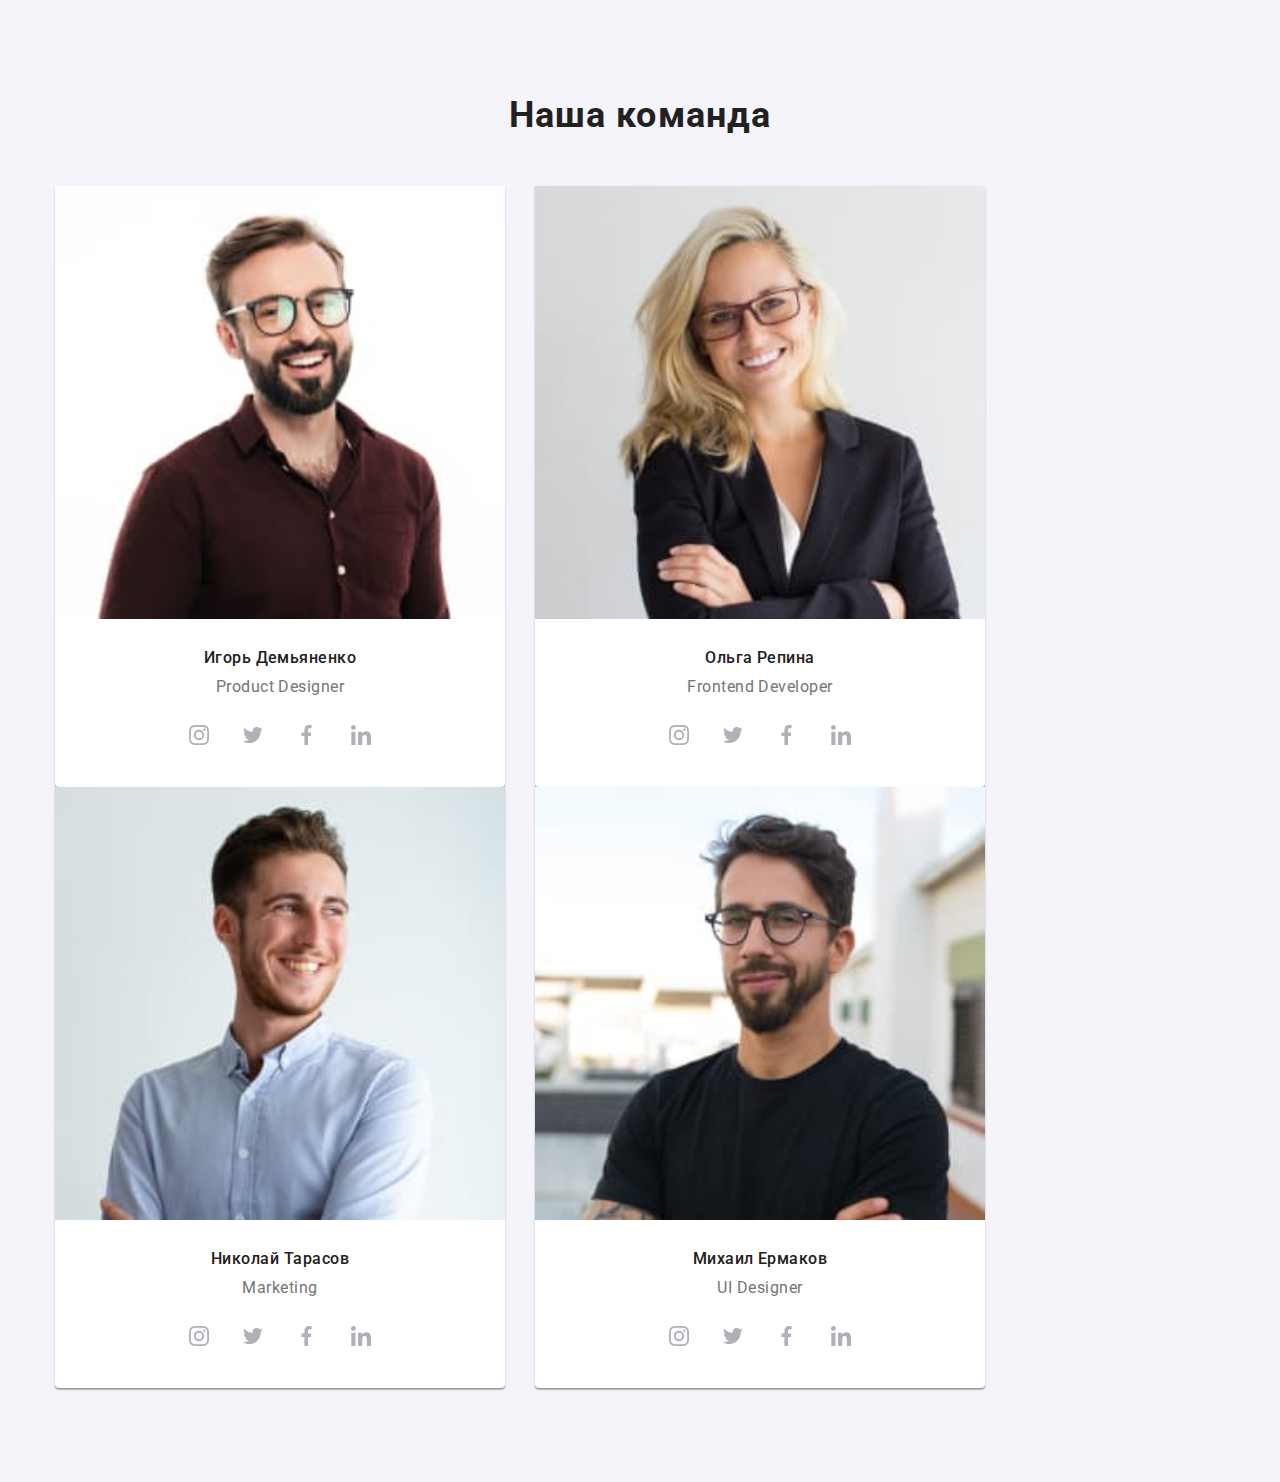
==== commit 97ef1574: "hw-8-8-8-8-8" ====
--- a/index.html
+++ b/index.html
@@ -128,13 +128,13 @@
                     <picture>
                         <source media="(max-width: 767px)" srcset="./image/our_team/igor_sm@1x.jpg 1x, ../image/our_team/igor_sm@2x.jpg 2x" />
                         <source media="(min-width: 1200px)" srcset="./image/our_team/igor_lg@1x.jpg 1x, ./image/our_team/igor_lg@2x.jpg 2x" />
-                        <source media="(min-width: 768px)" srcset="./image/our_team/igor_md@1x.jpg 1x, image/our_team/igor_md@2x.jpg 1x" />
+                        <source media="(min-width: 768px)" srcset="./image/our_team/igor_md@1x.jpg 1x, ./image/our_team/igor_md@2x.jpg 1x" />
 
                         <img class="team__img" 
                         src="./image/team/img1.jpg" 
                         alt="Игорь Демьяненко" 
                         width="450" 
-                        height="460">>
+                        height="460">
                     </picture>
                     
                    <div  class=" team__aside">
@@ -170,12 +170,12 @@
                 <li class="team__item">
                     <picture>
                         <source media="(max-width: 767px)"
-                            srcset="./image/our_team/olga_sm@1x.jpg 1x, ../image/our_team/olga_sm@2x.jpg 2x" />
+                            srcset="./image/our_team/olga_sm@1x.jpg 1x, ./image/our_team/olga_sm@2x.jpg 2x" />
                         <source media="(min-width: 1200px)"
                             srcset="./image/our_team/olga_lg@1x.jpg 1x, ./image/our_team/olga_lg@2x.jpg 2x" />
-                        <source media="(min-width: 768px)" srcset="./image/our_team/olga_md@1x.jpg 1x, image/our_team/olga_md@2x.jpg 1x" />
+                        <source media="(min-width: 768px)" srcset="./image/our_team/olga_md@1x.jpg 1x, ./image/our_team/olga_md@2x.jpg 1x" />
                     
-                        <img class="team__img" src="./image/team/img2.jpg" alt="Ольга Репина" width="450" height="460">>
+                        <img class="team__img" src="./image/team/img2.jpg" alt="Ольга Репина" width="450" height="460">
                     </picture>
                    
                 <div class=" team__aside">
@@ -210,12 +210,12 @@
                <li class="team__item">
                 <picture>
                     <source media="(max-width: 767px)"
-                        srcset="./image/our_team/nikolay_sm@1x.jpg 1x, ../image/our_team/nikolay_sm@2x.jpg 2x" />
+                        srcset="./image/our_team/nikolay_sm@1x.jpg 1x, ./image/our_team/nikolay_sm@2x.jpg 2x" />
                     <source media="(min-width: 1200px)"
                         srcset="./image/our_team/nikolay_lg@1x.jpg 1x, ./image/our_team/nikolay_lg@2x.jpg 2x" />
-                    <source media="(min-width: 768px)" srcset="./image/our_team/nikolay_md@1x.jpg 1x, image/our_team/nikolay_md@2x.jpg 1x" />
-                
-                    <img class="team__img" src="./image/team/img3.jpg" alt="Николай Тарасов" width="450" height="460">>
+                    <source media="(min-width: 768px)" srcset="./image/our_team/nikolay_md@1x.jpg 1x, ./image/our_team/nikolay_md@2x.jpg 1x" />
+                
+                    <img class="team__img" src="./image/team/img3.jpg" alt="Николай Тарасов" width="450" height="460">
                 </picture>
                    
                     <div class=" team__aside">
@@ -250,13 +250,13 @@
             <li class="team__item">
                 <picture>
                     <source media="(max-width: 767px)"
-                        srcset="./image/our_team/michael_sm@1x.jpg 1x, ../image/our_team/michael_sm@2x.jpg 2x" />
+                        srcset="./image/our_team/michael_sm@1x.jpg 1x, ./image/our_team/michael_sm@2x.jpg 2x" />
                     <source media="(min-width: 1200px)"
                         srcset="./image/our_team/michael_lg@1x.jpg 1x, ./image/our_team/michael_lg@2x.jpg 2x" />
                     <source media="(min-width: 768px)"
-                        srcset="./image/our_team/michael_md@1x.jpg 1x, image/our_team/michael_md@2x.jpg 1x" />
-                
-                    <img class="team__img" src="./image/team/img4.jpg" alt="Михаил Ермаков" width="450" height="460">>
+                        srcset="./image/our_team/michael_md@1x.jpg 1x, ./image/our_team/michael_md@2x.jpg 1x" />
+                
+                    <img class="team__img" src="./image/team/img4.jpg" alt="Михаил Ермаков" width="450" height="460">
                 </picture>
                     
                     <div class=" team__aside">
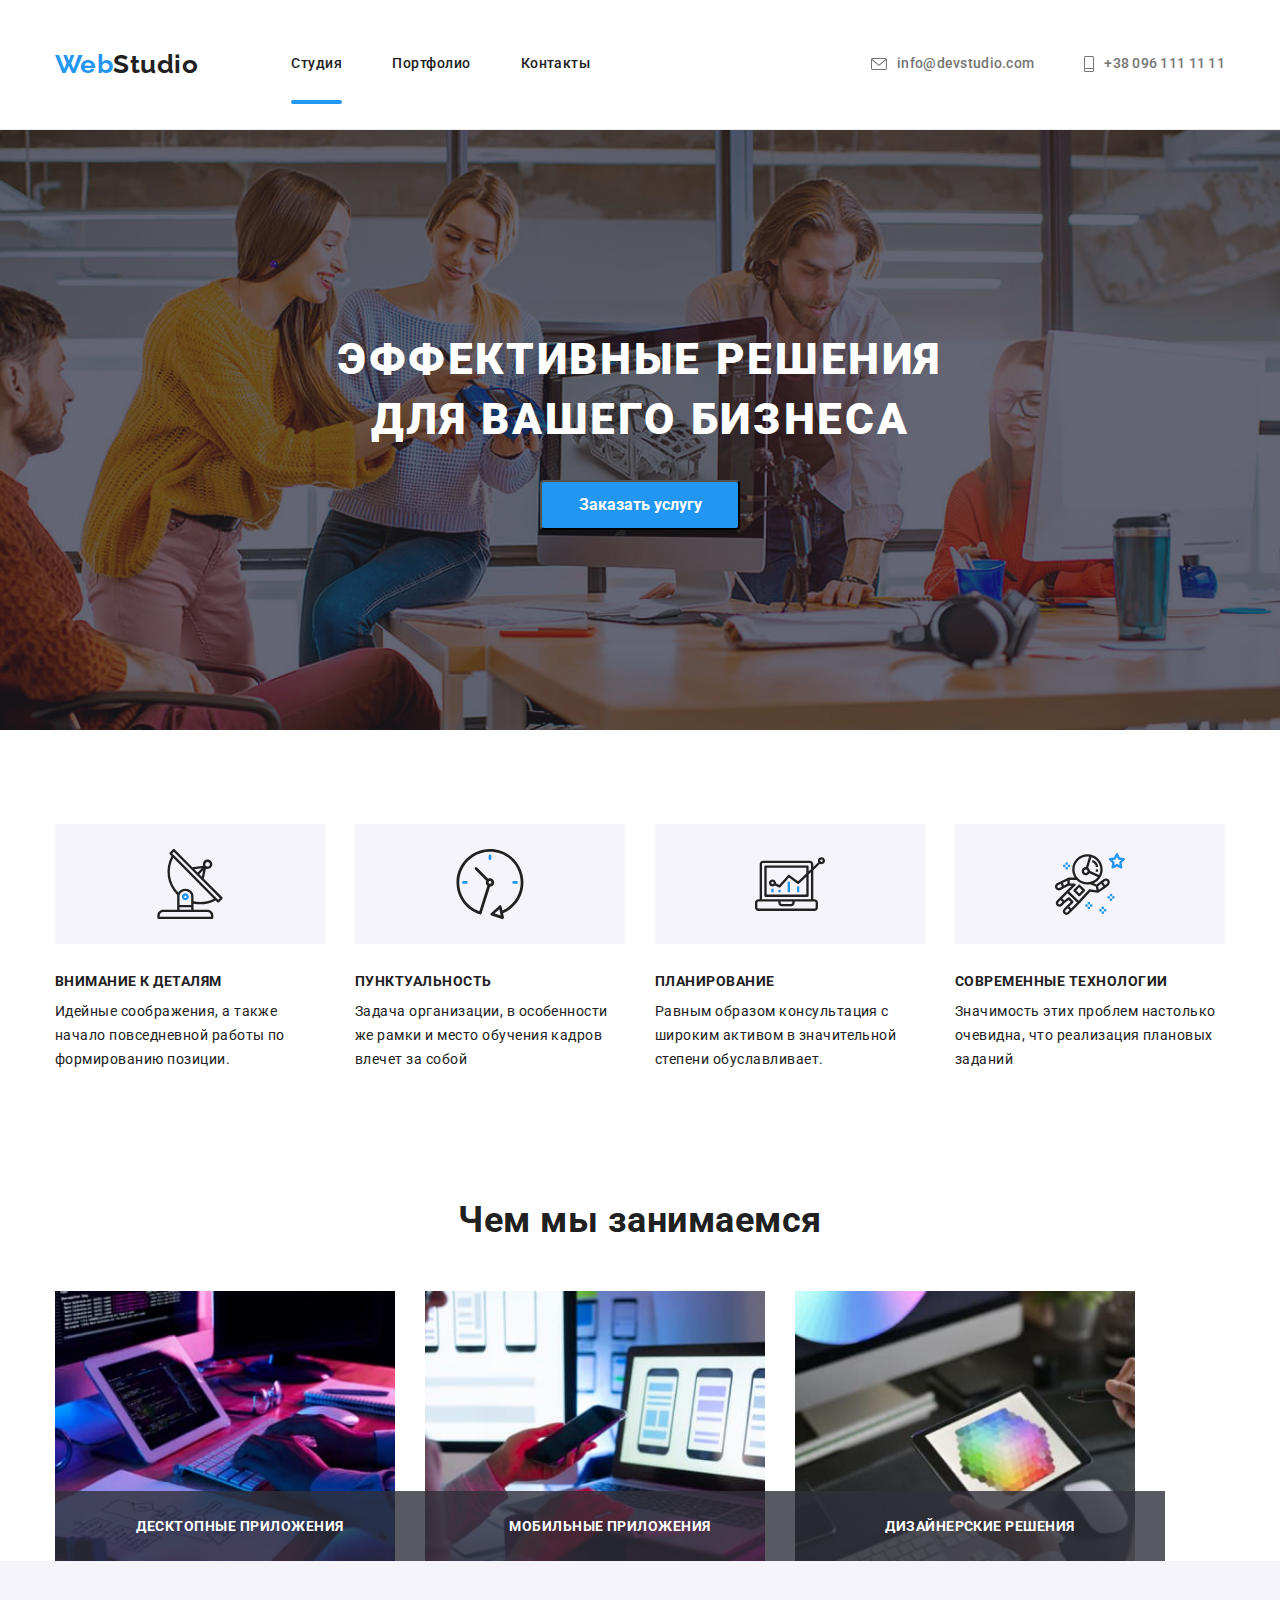
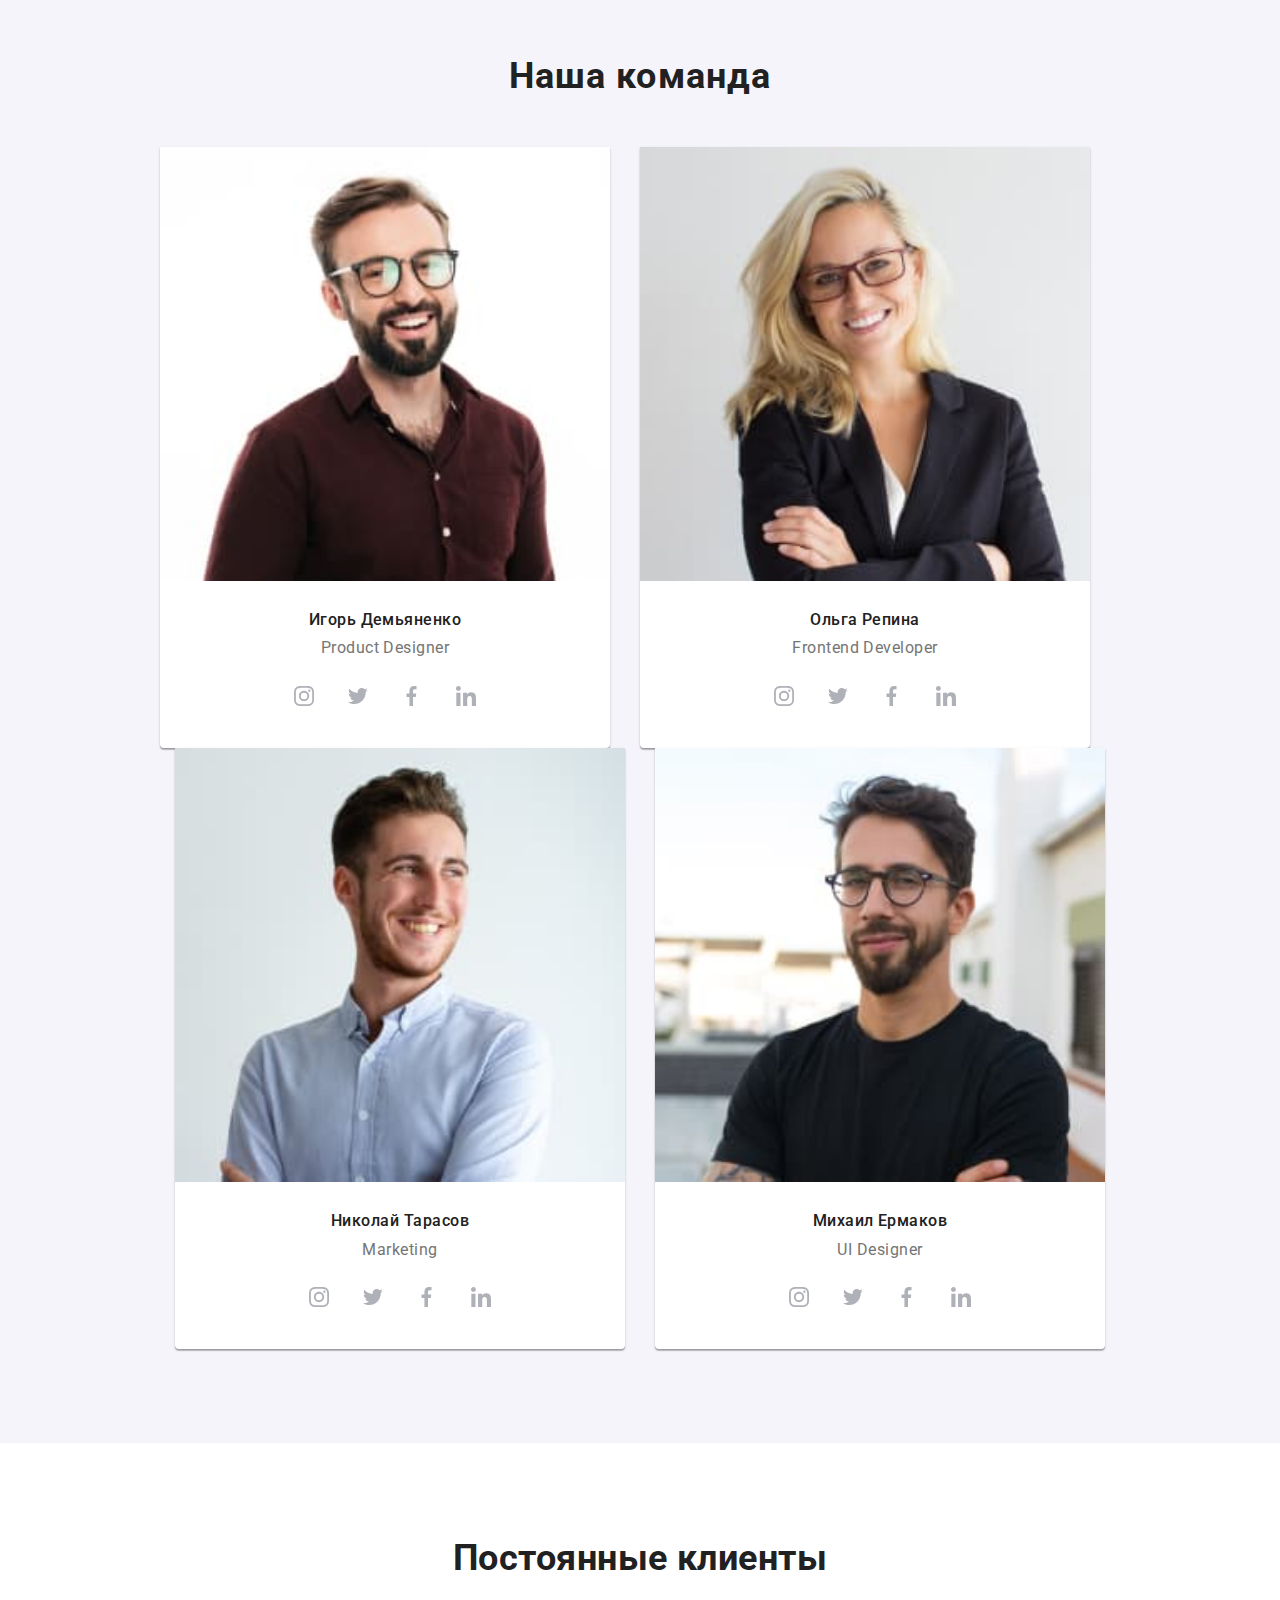
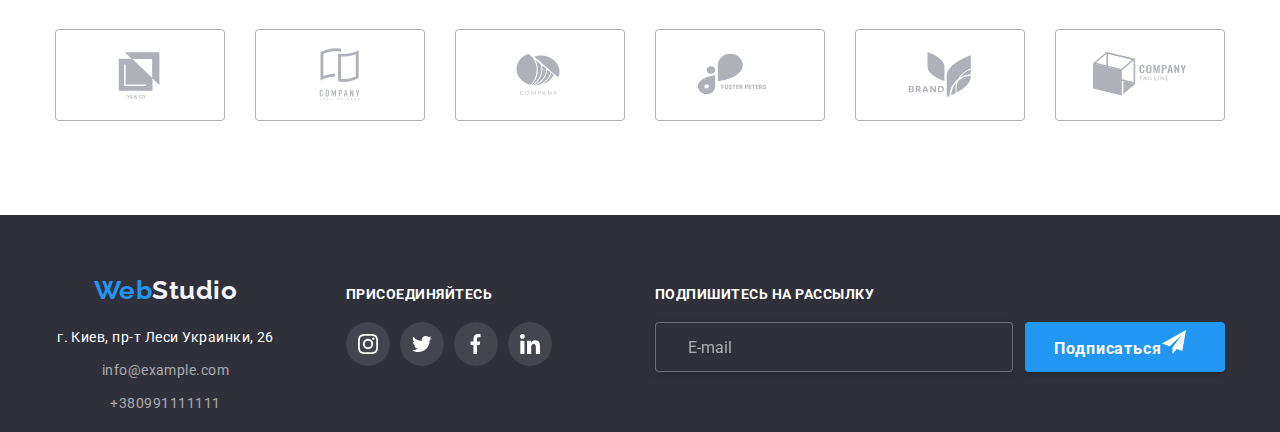
==== commit 52fdc1ee: "hw-8-8-8-8" ====
--- a/index.html
+++ b/index.html
@@ -18,7 +18,7 @@
 
 <body class="body-common">
     <!--Секция хедер -->
-<!-- 
+ 
     <header class="header">
         <div class="container container__nav ">
             <a class="header__link " href="./index.html"><span class="header__logo">Web</span><span class="header__lable">Studio</span></a>
@@ -50,23 +50,23 @@
                 </button>
               
     </div>
-        </header>  -->
+        </header>  
 
     <!-- Уникальный контент -->
     <main>
         <!-- секция герой -->
 
         
-      <!-- <section class="hero">
+      <section class="hero">
           
         <div class="container container__hero">
             <h1 class="hero__title">Эффективные решения <br> для вашего бизнеса</h1>
     
             <button class="hero__button" type="button" data-modal-open>Заказать услугу</button>
         </div>
-      </section>  -->
+      </section> 
         <!-- cекция Особенности -->
-         <!-- <section class="plan"> 
+          <section class="plan"> 
          
     <div class="container">
            <ul class="plan__list">
@@ -88,26 +88,48 @@
                 </li>
            </ul>
       </div>
-    </section>  -->
+    </section> 
 
         <!-- Чем мы занимаемся -->
-         <!-- <section class="about  about__section">
+         <section class="about  about__section"> 
         <div class="container">
                 <h2 class="about__title">Чем мы занимаемся</h2>
                 <ul class="about__list">
                     <li class="about__item">
-                        <img src="./image/work/box1.jpg" alt="печатает текст" width="370" height="294" >
+                        <picture>
+                           
+                            <source media="(min-width: 1200px)" 
+                            srcset=" ./image/about/box1_lg@1x.jpg 1x, ./image/about/box1_lg@2x.jpg 2x" />
+                            <img class="business__img" src="./image/work/box1.jpg" alt="печатает текст" width="370" height="294"
+                                alt="человек набирает код согласно нарисованого алгоритма" />
+                        </picture>
+                        
                         <div class="about__text"><p class="about__description">Десктопные приложения</p></div>
                     </li>
                     <li class="about__item">
-                        <img src="./image/work/box2.jpg" alt="выбирает дизайн приложения" width="370" height="294" >
+                        <picture>
+                        
+                            <source media="(min-width: 1200px)" 
+                             srcset=" ./image/about/box2_lg@1x.jpg 1x, ./image/about/box2_lg@2x.jpg 2x" />
+                            <img class="business__img" src="./image/work/box2.jpg" alt="выбирает дизайн приложения" width="370" height="294"
+                                alt="человек набирает код согласно нарисованого алгоритма" />
+                        </picture>
+                        
                         <div class="about__text">
                         <p class="about__description">Мобильные приложения</p>
                         </div>
                         
                     </li>
                     <li class="about__item">
-                        <img src="./image/work/box3.jpg" alt="рисует на планшете" width="370" height="294" >
+                        <picture>
+                        
+                            <source media="(min-width: 1200px)" 
+                            srcset=" ./image/about/box3_lg@1x.jpg 1x, ./image/about/box3_lg@2x.jpg 2x" />
+                            <img class="business__img" 
+                            src="./image/work/box3.jpg" alt="рисует на планшете" width="370" height="294"
+                                alt="человек набирает код согласно нарисованого алгоритма" />
+                        </picture>
+                        
                         <div class="about__text">
                         <p class="about__description">Дизайнерские решения</p>
                         </div>
@@ -115,12 +137,12 @@
                 </ul>
            </div>
     
-    </section>  -->
+    </section>
 
 
 
          <!-- Наша команда -->
-    <section class="team">
+     <section class="team">
         <div class="container">
             <h2 class="team__caption">Наша команда</h2>
             <ul class="team__list">
@@ -290,9 +312,9 @@
                 </li>
             </ul>
 </div>
-    </section> 
+    </section>  
         <!-- Клиенты -->
-        <!-- <section class="clients">
+         <section class="clients">
             <div class="container">
                 <h2 class="clients-title">Постоянные клиенты</h2>
                 <ul class="clients__list">
@@ -317,10 +339,10 @@
 
                 </ul>
             </div>
-        </section> -->
+        </section> 
     </main>
     <!-- Секция футер -->
-    <!-- <footer class="footer">
+     <footer class="footer">
         <div class="container container__footer">
             <div class="footer__wrapper">
                 <a class="footer__link" href="./index.html"><span class="footer__logo">Web</span><span
@@ -370,9 +392,9 @@
            </div>
         </div>
     
-    </footer>  -->
+    </footer>  
      <!-- Модальное окно -->
-    <!-- <div class="backdrop is-hidden" data-modal>
+     <div class="backdrop is-hidden" data-modal>
         <div class="modal">
             <button data-modal-close class="buttom__close"></button>
             <form class="form">
@@ -414,9 +436,9 @@
             </form>
             
         </div>
-    </div> -->
+    </div> 
     <!-- мобильное меню  -->
-     <!-- <div class="mobile-menu" data-menu>
+     <div class="mobile-menu" data-menu>
        <nav class="mobile-nav">
          <ul class="mobile-nav__list">
              <li class="mobile-nav__item">
@@ -452,7 +474,7 @@
             </li>
         </ul>
        </nav>
-    </div> -->
+    </div> 
     <script src="./js/menu.js"></script> 
      <script src="./js/modal.js"></script>
 </body>
--- a/css/main.min.css
+++ b/css/main.min.css
@@ -1 +1 @@
-:root{--primary-text-color: #2196f3;--title-text-color: #757575;--accent-color: #212121;--primary-background: #e5e5e5;--main-tetle-text: #ffffff}.visually-hidden{position:absolute;width:1px;height:1px;margin:-1px;border:0;padding:0;white-space:nowrap;clip-path:inset(100%);clip:rect(0 0 0 0);overflow:hidden}.body-common{color:var(--accent-color);font-family:Roboto,sans-serif;letter-spacing:.03em}h1,h2,h3,h4,p{margin-top:0;margin-bottom:0}ul{list-style:none;padding-left:0;margin:0;padding:0}textarea{resize:none}a{text-decoration:none}img{display:block;height:auto}a{color:var(--accent-color);text-decoration:none}.body{color:var(--accent-color);font-family:Roboto,sans-serif;letter-spacing:.03em}.container{width:100%;padding-left:15px;padding-right:15px;margin-left:auto;margin-right:auto}@media screen and (min-width: 480px){.container{width:480px}}@media screen and (min-width: 768px){.container{width:768px}}@media screen and (min-width: 1200px){.container{width:1200px}}.header{border-bottom:1px solid #ececec;padding-top:16px;padding-bottom:16px}@media screen and (min-width: 768px){.header{padding-top:26px;padding-bottom:26px}}@media screen and (min-width: 1200px){.header{padding-top:24px;padding-bottom:25px}}.container__nav{display:flex;align-items:center}.header__link{font-family:Raleway;font-weight:700;margin-right:93px}@media screen and (max-width: 768px){.header__link{margin-right:88px}}@media screen and (min-width: 320px){.header__link{font-size:24px;line-height:1.16}}@media screen and (min-width: 767px){.header__link{font-size:24px;line-height:1.16}}@media screen and (min-width: 1200px){.header__link{font-size:26px;line-height:1.19}}@media screen and (max-width: 767px){.nav{display:none}}.nav__list{display:flex}.nav__item{margin-right:50px}.nav__item:last-child{margin:0}.nav__link:active{color:var(--primary-text-color)}.nav__link{padding-top:32px;padding-bottom:32px;display:block;position:relative;transition:color 250ms cubic-bezier(0.4, 0, 0.2, 1)}.nav__link:hover,.nav__link:focus{color:var(--primary-text-color)}.nav__link:active::after,.nav__link:focus::after{opacity:0}.nav__link--active:after{content:"";display:block;width:100%;height:4px;background-color:var(--primary-text-color);border-radius:2px;position:absolute;left:0;bottom:0;opacity:1}.nav__link--current{color:#2196f3}.header-contacts{display:flex;justify-content:flex-end}.contacts{display:flex;margin-left:auto;flex-direction:column}@media screen and (max-width: 767px){.contacts{display:none}}@media screen and (min-width: 1200px){.contacts{flex-direction:row}}@media screen and (min-width: 767px){.contacts__link{margin-right:auto}}@media screen and (min-width: 1200px){.contacts__link{margin-right:50px}}.contacts__icon--phone{width:10px;height:16px;margin-right:10px;fill:currentColor;transition:fill 250ms cubic-bezier(0.4, 0, 0.2, 1)}.contacts__icon--mail{width:16px;height:12px;margin-right:10px;fill:currentColor;transition:fill 250ms cubic-bezier(0.4, 0, 0.2, 1)}.contacts__link:last-child{margin-right:0}a:hover .contacts__icon--mail{fill:var(--primary-text-color)}a:focus .contacts__icon--mail{fill:var(--primary-text-color)}a:hover .contacts__icon--phone{fill:var(--primary-text-color)}a:focus .contacts__icon--phone{fill:var(--primary-text-color)}.contacts__phone,.contacts__mail{color:var(--title-text-color);font-weight:500;font-size:14px;line-height:1.14;letter-spacing:.02em;align-items:center;display:flex;transition:color 250ms cubic-bezier(0.4, 0, 0.2, 1)}@media screen and (min-width: 767px){.contacts__phone,.contacts__mail{padding-top:5px;padding-bottom:5px}}@media screen and (min-width: 1200px){.contacts__phone,.contacts__mail{padding-top:32px;padding-bottom:32px}}.contacts__phone:hover,.contacts__phone:focus,.contacts__mail:hover,.contacts__mail:focus{color:var(--primary-text-color)}.plan{padding-top:94px;padding-bottom:94px}.plan__title{color:var(--accent-color);font-weight:700;font-size:14px;line-height:1.14;text-transform:uppercase;margin-bottom:10px}@media screen and (min-width: 320px)and (max-width: 767px){.plan__title{text-align:center}}@media screen and (min-width: 767px){.plan__list{display:flex;justify-content:center;flex-wrap:wrap}}@media screen and (min-width: 1200px){.plan__list{display:flex}}.plan__item{max-width:450px;margin-left:auto;margin-right:auto;margin-bottom:30px}@media screen and (min-width: 767px){.plan__item{width:354px;height:120px;margin-bottom:161px}}@media screen and (min-width: 1200px){.plan__item{width:270px;margin-right:30px;font-size:14px;line-height:1.7}.plan__item:last-child{margin-right:0}}.plan__item::before{display:block;content:"";height:120px;background-color:#f5f4fa;background-size:70px 70px;background-repeat:no-repeat;background-position:center;margin-bottom:30px}.plan__icon::before{background-image:url("../image/icon/antenna.svg")}.plan__vector::before{background-image:url("../image/icon/clock.svg")}.plan__diagram::before{background-image:url("../image/icon/diagram.svg")}.plan__astronaut::before{background-image:url("../image/icon/astronaut.svg")}.plan__advantage{font-size:14px;line-height:1.71}.mobile-menu{position:fixed;top:0;left:0;width:100vw;height:100vh;transform:translateX(100%);visibility:hidden;transition:transform 300ms;pointer-events:none}@media screen and (min-width: 480px)and (max-width: 767px){.mobile-menu{background-color:#fff;box-shadow:0px 4px 8px rgba(0,0,0,.04),0px 2px 4px rgba(0,0,0,.08),0px 1px 3px rgba(0,0,0,.16)}}.mobile-menu.is-open{transform:translateX(0);visibility:visible;pointer-events:initial}.mobile-nav{width:100%;height:100%;background-color:#fff;padding-top:48px;padding-left:40px}@media screen and (min-width: 480px)and (max-width: 767px){.mobile-nav{width:100%}}.mobile-nav__link{display:inline-block;margin-bottom:32px;font-weight:500;font-size:40px;line-height:47px;letter-spacing:.02em;color:#212121}.mobile-nav__link:hover{color:#2196f3}.mobile-nav__link:focus{color:#2196f3}.mobile-nav__list{display:inline-block;margin-bottom:306px}.mobile-contacts__link{display:inline-block;font-weight:500;font-size:34px;line-height:1.17;letter-spacing:.02em;color:#2196f3;margin-bottom:32px}.mobile-contacts__mail{display:inline-block;font-weight:500;font-size:24px;line-height:1.16px;letter-spacing:.02em;color:#757575;margin-bottom:64px}.mobile-socials{display:flex}.mobile_socials__link{font-weight:500;font-size:18px;line-height:1.2px;letter-spacing:.02em;color:#2196f3}.menu-btn{display:block;width:40px;height:40px;margin:0;padding:0;margin-left:auto;background-color:rgba(0,0,0,0);border:rgba(0,0,0,0);outline:rgba(0,0,0,0);z-index:99}@media screen and (min-width: 768px){.menu-btn{display:none}}.menu-btn__icon{width:40px;height:40px}.menu-btn__icon-open{opacity:0}.menu-btn__icon-close{opacity:1}.menu-btn.is-active .menu-btn__icon-open{opacity:1}.menu-btn.is-active .menu-btn__icon-close{opacity:0}.hero__button{color:var(--main-tetle-text);background-color:var(--primary-text-color);cursor:pointer;box-shadow:0px 4px 4px rgba(0,0,0,.15);border-radius:4px;font-weight:700;font-size:16px;line-height:1.88;width:200px;height:50px;display:block;margin-left:auto;margin-right:auto}.backdrop{position:fixed;top:0;left:0;width:100%;height:100%;background-color:rgba(0,0,0,.2);opacity:1;transition:opacity 250ms cubic-bezier(0.4, 0, 0.2, 1),visibility 250ms cubic-bezier(0.4, 0, 0.2, 1)}.backdrop.is-hidden{opacity:0;pointer-events:none;visibility:hidden}.backdrop.is-hidden .modal{transform:translate(-50%, -50%) scale(0.9)}.modal{background-color:var(--main-tetle-text);position:absolute;top:50%;left:50%;transform:translate(-50%, -50%) scale(1);transition:transform 250ms cubic-bezier(0.4, 0, 0.2, 1)}@media screen and (max-width: 479px){.modal{width:95%;height:95%}}@media screen and (min-width: 480px){.modal{width:450px;height:609px}}@media screen and (min-width: 1200px){.modal{width:528px;height:581px}}.buttom__close{position:absolute;top:8px;right:8px;width:30px;height:30px;cursor:pointer;border:1px solid rgba(0,0,0,.1);border-radius:100%;background:#fff}.buttom__close:before,.buttom__close:after{content:"";position:absolute;top:12px;left:4px;width:20px;height:2px;background:#000;transition:background-color 250ms cubic-bezier(0.4, 0, 0.2, 1)}.buttom__close:before{-webkit-transform:rotate(45deg);transform:rotate(45deg)}.buttom__close:after{-webkit-transform:rotate(-45deg);transform:rotate(-45deg)}.buttom__close:hover::before{background-color:var(--primary-text-color)}.buttom__close:hover::after{background-color:var(--primary-text-color)}.buttom__close:focus::before{background-color:var(--primary-text-color)}.buttom__close:focus::after{background-color:var(--primary-text-color)}.form{padding:40px;margin-left:auto;margin-right:auto}@media screen and (max-width: 767px){.form{overflow-x:scroll}}.form__field{margin-bottom:28px;display:flex;flex-direction:column;font-weight:400;font-size:12px;line-height:14px;color:var(--title-text-color)}.form__field{margin-bottom:10px;display:flex;flex-direction:column}.form__field:focus-within{fill:#2196f3}.form__user{position:absolute;top:130px;left:55px;width:12px;height:12px}@media screen and (min-width: 1200px){.form__user{top:107px;left:56px;width:12px;height:12px}}.form__phone{position:absolute;top:200px;left:55px;width:13px;height:13px}@media screen and (min-width: 1200px){.form__phone{top:174px;left:55px;width:13px;height:13px}}.form__mail{position:absolute;width:15px;height:12px;top:266px;left:54px}@media screen and (min-width: 1200px){.form__mail{top:243px;left:54px;width:15px;height:12px}}.form__name{display:block;height:40px;position:relative;transition:border 250ms cubic-bezier(0.4, 0, 0.2, 1)}.form__title{font-weight:700;font-size:20px;line-height:23px;text-align:center;margin-bottom:12px;color:var(--accent-color)}.form label{margin-bottom:4px}.form input{margin:0;padding:6px 10px;border:1px solid rgba(33,33,33,.2);border-radius:4px;padding-left:42px;outline:none}input:focus{border:1px solid var(--primary-text-color)}.form input::placeholder{padding-left:16px;font-size:12px;line-height:14px;letter-spacing:.01em;color:rgba(117,117,117,.5)}.form__agree{margin-top:20px;font-size:12px;line-height:1.17;letter-spacing:.03em}@media screen and (max-width: 479px){.form__agree{font-size:9px;line-height:1.1}}@media screen and (min-width: 1200px){.form__agree{font-size:14px;line-height:1.71}}.form__agree input{margin-right:8px}.form__agree label{display:flex;align-items:center}textarea:focus{border:1px solid var(--primary-text-color)}.form__comment{padding:16px;border:1px solid rgba(33,33,33,.2);box-sizing:border-box;border-radius:4px;height:120px;color:rgba(117,117,117,.5);outline:none;transition:border 250ms cubic-bezier(0.4, 0, 0.2, 1)}.visually-hidden:checked+.form__lable{border-color:#2196f3;background-color:#2196f3;background-image:url("../image/modal/check.svg");background-size:contain;background-origin:border-box;background-repeat:no-repeat}.visually-hidden:focus+.form__lable{border-color:#2196f3}.form__lable{display:inline-block;border:2px solid var(--accent-color);border-radius:2px;width:16px;height:15px;margin-right:8px}.button__send{display:block;width:200px;height:50px;background-color:var(--primary-text-color);box-shadow:0px 4px 4px rgba(0,0,0,.15);border-radius:4px;margin-left:auto;margin-right:auto;color:var(--main-tetle-text);font-weight:700;font-size:16px;line-height:30px;letter-spacing:.06em;margin-top:30px}.form__link{color:#2196f3;text-decoration:underline}.hero{background:#2f303a;max-width:1600px;padding-top:118px;padding-bottom:118px;height:400px;text-align:center;margin-left:auto;margin-right:auto;background-position:center;background-size:cover;background-repeat:no-repeat;background-image:linear-gradient(to right, rgba(47, 48, 58, 0.4), rgba(47, 48, 58, 0.4)),url(../image/bcg-hero/background-hero_sm@1x.jpg)}@media screen and (min-device-pixel-ratio: 2),(min-resolution: 192dpi),(min-resolution: 2dppx){.hero{background-image:linear-gradient(to right, rgba(47, 48, 58, 0.4), rgba(47, 48, 58, 0.4)),url(../image/bcg-hero/background-hero_sm@2x.jpg)}}@media screen and (min-width: 768px){.hero{background-image:linear-gradient(to right, rgba(47, 48, 58, 0.4), rgba(47, 48, 58, 0.4)),url(../image/bcg-hero/background-hero_md@1x.jpg);background-size:cover;background-position:center;background-repeat:no-repeat}}@media screen and (min-width: 768px)and (min-device-pixel-ratio: 2),screen and (min-width: 768px)and (min-resolution: 192dpi),screen and (min-width: 768px)and (min-resolution: 2dppx){.hero{background-image:linear-gradient(to right, rgba(47, 48, 58, 0.4), rgba(47, 48, 58, 0.4)),url(../image/bcg-hero/background-hero_md@2x.jpg)}}@media screen and (min-width: 1200px){.hero{padding-top:200px;padding-bottom:200px;height:600px;background-image:linear-gradient(to right, rgba(47, 48, 58, 0.4), rgba(47, 48, 58, 0.4)),url(../image/bcg-hero/background-hero_lg@1x.jpg);background-size:cover;background-position:center;background-repeat:no-repeat}}@media screen and (min-width: 1200px)and (min-device-pixel-ratio: 2),screen and (min-width: 1200px)and (min-resolution: 192dpi),screen and (min-width: 1200px)and (min-resolution: 2dppx){.hero{background-image:linear-gradient(to right, rgba(47, 48, 58, 0.4), rgba(47, 48, 58, 0.4)),url(../image/bcg-hero/background-hero_sm@2x.jpg)}}.hero__title{display:block;max-width:360px;font-weight:900;font-size:26px;line-height:1.62;text-align:center;letter-spacing:.06em;text-transform:uppercase;color:var(--main-tetle-text);margin-left:auto;margin-right:auto;margin-bottom:30px}@media screen and (min-width: 1200px){.hero__title{max-width:700px;font-size:44px;line-height:1.36}}@media screen and (max-width: 1199px){.about__section{display:none}}.about__list{display:flex;margin-right:-30px}.about__item{flex-basis:calc((100% - 180px)/3);margin-right:30px;position:relative}.about__item:last-child{margin-right:0}.about__title{color:var(--accent-color);font-size:36px;line-height:1.17;text-align:center;margin-bottom:50px}.about__text{position:absolute;bottom:0;width:370px;height:70px;background-color:rgba(47,48,58,.8)}.about__description{font-weight:700;font-size:14px;line-height:16px;text-align:center;text-transform:uppercase;color:#fff;padding-top:27px}.team{background:#f5f4fa;padding-top:94px;padding-bottom:94px}@media screen and (min-width: 767px){.team__list{display:flex;flex-wrap:wrap}}@media screen and (min-width: 1200px){.team__list{display:flex}}.team__item{background:#fff;box-shadow:0px 1px 3px rgba(0,0,0,.12),0px 1px 1px rgba(0,0,0,.14),0px 2px 1px rgba(0,0,0,.2);border-radius:0px 0px 4px 4px;margin-left:auto;margin-right:auto;margin-bottom:30px}.team__item:last-child{margin-bottom:0px}@media screen and (min-width: 767px)and (max-width: 1199px){.team__item{margin-right:30px;margin-bottom:30px;flex-basis:calc((100% - 60px)/2)}.team__item:nth-child(n+3){margin-bottom:0}}@media screen and (min-width: 1200px){.team__item{margin-right:30px;margin:0}.team__item:not(:last-child){margin-right:30px}}.team__caption-list:last-child{margin-right:0}.team__caption{font-weight:bold;font-size:28px;line-height:1.17;text-align:center;letter-spacing:.03em;margin-bottom:30px}@media screen and (min-width: 1200px){.team__caption{font-size:36px;line-height:42px;margin-bottom:50px}}.team__title{font-weight:500;font-size:16px;line-height:1.18;text-align:center;margin-bottom:10px}.team__aside{padding-top:30px;padding-bottom:30px}.team__desc{font-size:16px;line-height:1.18;color:var(--title-text-color);margin-bottom:0;text-align:center}.team-list__icon{display:flex;padding-top:16px;justify-content:center}.team__icon{margin-right:10px;text-align:center}.team__icon:last-child{margin-right:0}.team__link{width:44px;height:44px;display:flex;justify-content:center;align-items:center;border-radius:50%;transition:background-color 250ms cubic-bezier(0.4, 0, 0.2, 1)}.team__link:hover,.team__link:focus{fill:#fff;background-color:#2196f3}.team__svg{width:20px;height:20px;fill:#afb1b8;transition:fill 250ms cubic-bezier(0.4, 0, 0.2, 1)}.team__link:hover .team__svg,.team__link:focus .team__svg{fill:#fff}.clients{padding-top:94px;padding-bottom:94px}.clients__list{display:flex;justify-content:center;flex-wrap:wrap;margin-right:-30px;margin-bottom:-30px}.clients__item{min-width:210px;min-height:92px;margin-right:30px;margin-bottom:30px}@media scscreen and (min-width: 767px)and (max-width: 1199px){.clients__item{min-width:226px}.clients__item:nth-child(n+3){margin-bottom:0}}@media screen and (min-width: 1200px){.clients__item{min-width:170px}}.clients__item{fill:#2196f3}.clients__item:not(:last-child){margin-right:30px}.clients__link{display:flex;width:100%;height:100%;justify-content:center;align-items:center;border:1px solid #afb1b8;border-radius:4px;transition:border-color 250ms cubic-bezier(0.4, 0, 0.2, 1)}.clients__link:hover,.clients__link:focus{fill:#2196f3}.clients__link:hover,.clients__link:focus{border-color:#2196f3}.clients__link:hover .clients__item:last-child{margin-right:0}.clients__link{fill:#afb1b8}.clients-title{text-align:center;font-weight:bold;font-size:36px;line-height:42px;color:var(--accent-color);margin-bottom:50px}.clients__icon:hover .clients__link,.clients__icon:focus .clients__link{fill:#2196f3}.clients__icon{width:106px;height:60px;transition:fill 250ms cubic-bezier(0.4, 0, 0.2, 1)}.footer{background:#2f303a;padding-top:60px;padding-bottom:60px}.footer__logo,.header__logo{color:var(--primary-text-color)}.footer__visible{color:#f5f4fa;font-family:Raleway}.footer__wrapper{margin-bottom:60px}@media screen and (min-width: 768px){.footer__wrapper{margin-right:165px}}@media screen and (man-width: 1199px){.footer__wrapper{justify-content:center}}@media screen and (min-width: 1200px){.footer__wrapper{margin-right:70px;flex-grow:1;margin-bottom:-60px}}.footer__link{display:inline-block;font-family:Raleway;font-weight:700;font-size:26px;line-height:1.19;display:block;margin-bottom:20px}.footer__address{font-style:normal;font-size:14px;line-height:1.71;color:var(--main-tetle-text);margin-bottom:9px}.footer__item:not(:last-child){margin-bottom:9px}.footer__phone,.footer__mail{font-size:14px;line-height:1.71;color:rgba(255,255,255,.6)}.social-media__icon{display:flex;width:44px;height:44px;border-radius:50%;justify-content:center;align-items:center;transition:background-color 250ms cubic-bezier(0.4, 0, 0.2, 1)}.social-media__icon:hover,.social-media__icon:focus{fill:#fff;background-color:#2196f3}.social-media__network{width:20px;height:20px}.container__footer{text-align:center}@media screen and (min-width: 768px){.container__footer{display:flex;align-items:baseline;justify-content:space-around;flex-wrap:wrap}}@media screen and (min-width: 1200px){.container__footer{justify-content:left;flex-wrap:nowrap}}.social-media__list{display:flex}@media screen and (max-width: 1199px){.social-media__list{justify-content:center}}@media screen and (min-width: 1200px){.social-media__list{justify-content:center}}.social-media{display:flex;flex-direction:column}@media screen and (max-width: 767px){.social-media{margin-top:60px}}@media screen and (max-width: 1199px){.social-media{justify-content:center}}@media screen and (min-width: 1200px){.social-media{justify-content:left;margin-right:93px}}.social-media__join{font-weight:700;font-size:14px;line-height:16px;text-transform:uppercase;color:#fff;margin-bottom:20px;text-align:center}@media screen and (min-width: 1200px){.social-media__join{text-align:left}}.social-media__team{margin-right:10px;border-radius:50%;justify-content:center;align-items:center;background-color:rgba(255,255,255,.1);transition:opacity 250ms cubic-bezier(0.4, 0, 0.2, 1)}.social-media__team:not(:last-child){margin-right:10px}.social-media__network{fill:#fff}.subscribe__title{margin-bottom:20px;font-weight:700;font-size:14px;line-height:16px;text-transform:uppercase;color:var(--main-tetle-text)}@media screen and (min-width: 1200px){.subscribe__title{text-align:left}}.subscribe__form{margin-top:20px}@media screen and (min-width: 768px){.subscribe__form{flex-wrap:nowrap;align-items:center}}@media screen and (min-width: 1200px){.subscribe__form{display:flex;align-items:center}}.footer-input{font-size:16px;line-height:1.25;padding-left:15px;align-items:center;width:100%;height:50px;background-color:#2f303a;border:1px solid rgba(255,255,255,.3);filter:drop-shadow(0px 4px 4px rgba(0, 0, 0, 0.15));border-radius:4px}@media screen and (max-width: 1199px){.footer-input{max-width:450px}}@media screen and (min-width: 480px){.footer-input{width:450px}}@media screen and (min-width: 1200px){.footer-input{max-width:100%}}.footer-input::placeholder{color:rgba(255,255,255,.6)}@media screen and (max-width: 1199px){.subscribe{margin-top:60px}}@media screen and (min-width: 1200px){.subscribe{max-width:570px}}.subscribe__form input::placeholder{padding:16px}.subscribe__form input{padding-left:16px}.subscribe__button{display:inline-flex;align-items:center;justify-content:center;margin-top:20px;margin-right:auto;margin-left:auto;min-width:200px;height:50px;font-weight:700;font-size:16px;line-height:1.88;letter-spacing:.06em;background-color:var(--primary-text-color);border:none;border-radius:4px;box-shadow:0px 4px 4px rgba(0,0,0,.15)}@media screen and (min-width: 1200px){.subscribe__button{margin-top:0;margin-right:0;margin-left:12px}}.subscribe__button:hover,.subscribe__button:focus{background-color:#188ce8}.subscribe__text{font-weight:700;font-size:16px;line-height:30px;letter-spacing:.06em;color:var(--main-tetle-text);margin-right:10px}.subscribe__icon{width:24px;height:24px}.header__logo{font-family:Raleway;font-weight:700;font-size:26px;line-height:1.19}@media screen and (min-width: 1200px){.header__logo{font-size:26px}}.header__lable{color:var(--accent-color)}.nav__link{color:var(--accent-color);font-weight:500;font-size:14px;line-height:1.14}.nav__link:hover,.nav__link:focus{color:var(--primary-text-color)}.features{padding-top:94px;padding-bottom:94px}.features__benefits{display:flex;flex-wrap:wrap;margin-bottom:40px}@media screen and (min-width: 480px)and (man-width: 767px){.features__benefits{justify-content:start}}@media screen and (min-width: 768px){.features__benefits{justify-content:center;margin-bottom:30px}}@media screen and (min-width: 1199px){.features__benefits{transition:opacity 250ms cubic-bezier(0.4, 0, 0.2, 1);margin-bottom:50px}}@media screen and (min-width: 480px){.container{width:480px}}@media screen and (min-width: 768px){.container{width:768px}}@media screen and (min-width: 1200px){.container{width:1200px}}.features__benesits:not(:last-child){margin-right:8px;margin-bottom:15px}.features__button{cursor:pointer;color:var(--accent-color);background-color:#f5f4fa;font-weight:500;font-size:16px;line-height:1.6;border:none;border-radius:4px;font-family:Roboto;padding-left:22px;padding-right:22px;padding-top:6px;padding-bottom:6px;transition:color 250ms cubic-bezier(0.4, 0, 0.2, 1),background-color 250ms cubic-bezier(0.4, 0, 0.2, 1)}.features__button:hover,.features__button:focus{color:#fff;background-color:var(--primary-text-color)}.features__button:hover,.features__button:focus{box-shadow:0px 3px 1px rgba(0,0,0,.1),0px 1px 2px rgba(0,0,0,.08),0px 2px 2px rgba(0,0,0,.12)}.project__list{display:flex;flex-wrap:wrap;margin-top:50px}@media screen and (max-width: 767px){.project__list{justify-content:center}}@media screen and (min-width: 768px){.project__list{align-self:stretch}}.project__item{margin-bottom:30px;width:450px}@media screen and (min-width: 768px){.project__item{width:354px;margin-right:30px;flex-basis:calc((100% - 30px)/2)}}@media screen and (min-width: 1200px){.project__item{flex-basis:calc((100% - 60px)/3);width:370px}}@media screen and (min-width: 768px)and (max-width: 1199px){.project__item:nth-child(2n){margin-right:0}}.project__item:last-child{margin-bottom:0}@media screen and (min-width: 1200px){.project__item:nth-child(3n){margin-right:0}}@media screen and (min-width: 1200px){.project__item:nth-child(3n):nth-last-child(-n+3){margin-bottom:0}}.project__link:hover .project__active,.project__link:focus .project__active{transform:translateY(0)}.project__card{overflow:hidden;position:relative}.project__active{transform:translateY(100%);padding:63px 24px;display:block;position:absolute;font-weight:400;font-size:18px;line-height:28px;color:var(--main-tetle-text);background-color:rgba(33,150,243,.9);justify-content:center;height:100%;width:100%;top:0;left:0;transition:transform 250ms cubic-bezier(0.4, 0, 0.2, 1)}.project__link{display:inline-block;transition:box-shadow 250ms cubic-bezier(0.4, 0, 0.2, 1)}.project__link:hover,.project__link:focus{box-shadow:0px 1px 1px rgba(0,0,0,.12),0px 4px 4px rgba(0,0,0,.06),1px 4px 6px rgba(0,0,0,.16)}@media screen and (min-width: 768px)and (max-width: 1199px){.project__link{display:flex;flex-direction:column}}.project__title{font-weight:700;font-size:18px;line-height:2;margin-bottom:4px}.project__text{font-weight:400;font-size:16px;line-height:1.8}.project__text{color:var(--title-text-color)}.project__description{padding:20px 24px;margin:0;border-left:1px solid #eee;border-right:1px solid #eee;border-bottom:1px solid #eee}/*# sourceMappingURL=main.min.css.map */+:root{--primary-text-color: #2196f3;--title-text-color: #757575;--accent-color: #212121;--primary-background: #e5e5e5;--main-tetle-text: #ffffff}.visually-hidden{position:absolute;width:1px;height:1px;margin:-1px;border:0;padding:0;white-space:nowrap;clip-path:inset(100%);clip:rect(0 0 0 0);overflow:hidden}.body-common{color:var(--accent-color);font-family:Roboto,sans-serif;letter-spacing:.03em}h1,h2,h3,h4,p{margin-top:0;margin-bottom:0}ul{list-style:none;padding-left:0;margin:0;padding:0}textarea{resize:none}a{text-decoration:none}img{max-width:100%;display:block;height:auto}a{color:var(--accent-color);text-decoration:none}.body{color:var(--accent-color);font-family:Roboto,sans-serif;letter-spacing:.03em}.container{width:100%;padding-left:15px;padding-right:15px;margin-left:auto;margin-right:auto}@media screen and (min-width: 480px){.container{width:480px}}@media screen and (min-width: 768px){.container{width:768px}}@media screen and (min-width: 1200px){.container{width:1200px}}.header{border-bottom:1px solid #ececec;padding-top:16px;padding-bottom:16px}@media screen and (min-width: 768px){.header{padding-top:26px;padding-bottom:26px}}@media screen and (min-width: 1200px){.header{padding-top:24px;padding-bottom:25px}}.container__nav{display:flex;align-items:center}.header__link{font-family:Raleway;font-weight:700;margin-right:93px}@media screen and (max-width: 768px){.header__link{margin-right:88px}}@media screen and (min-width: 320px){.header__link{font-size:24px;line-height:1.16}}@media screen and (min-width: 767px){.header__link{font-size:24px;line-height:1.16}}@media screen and (min-width: 1200px){.header__link{font-size:26px;line-height:1.19}}@media screen and (max-width: 767px){.nav{display:none}}.nav__list{display:flex}.nav__item{margin-right:50px}.nav__item:last-child{margin:0}.nav__link:active{color:var(--primary-text-color)}.nav__link{padding-top:32px;padding-bottom:32px;display:block;position:relative;transition:color 250ms cubic-bezier(0.4, 0, 0.2, 1)}.nav__link:hover,.nav__link:focus{color:var(--primary-text-color)}.nav__link:active::after,.nav__link:focus::after{opacity:0}.nav__link--active:after{content:"";display:block;width:100%;height:4px;background-color:var(--primary-text-color);border-radius:2px;position:absolute;left:0;bottom:0;opacity:1}.nav__link--current{color:#2196f3}.header-contacts{display:flex;justify-content:flex-end}.contacts{display:flex;margin-left:auto;flex-direction:column}@media screen and (max-width: 767px){.contacts{display:none}}@media screen and (min-width: 1200px){.contacts{flex-direction:row}}@media screen and (min-width: 767px){.contacts__link{margin-right:auto}}@media screen and (min-width: 1200px){.contacts__link{margin-right:50px}}.contacts__icon--phone{width:10px;height:16px;margin-right:10px;fill:currentColor;transition:fill 250ms cubic-bezier(0.4, 0, 0.2, 1)}.contacts__icon--mail{width:16px;height:12px;margin-right:10px;fill:currentColor;transition:fill 250ms cubic-bezier(0.4, 0, 0.2, 1)}.contacts__link:last-child{margin-right:0}a:hover .contacts__icon--mail{fill:var(--primary-text-color)}a:focus .contacts__icon--mail{fill:var(--primary-text-color)}a:hover .contacts__icon--phone{fill:var(--primary-text-color)}a:focus .contacts__icon--phone{fill:var(--primary-text-color)}.contacts__phone,.contacts__mail{color:var(--title-text-color);font-weight:500;font-size:14px;line-height:1.14;letter-spacing:.02em;align-items:center;display:flex;transition:color 250ms cubic-bezier(0.4, 0, 0.2, 1)}@media screen and (min-width: 767px){.contacts__phone,.contacts__mail{padding-top:5px;padding-bottom:5px}}@media screen and (min-width: 1200px){.contacts__phone,.contacts__mail{padding-top:32px;padding-bottom:32px}}.contacts__phone:hover,.contacts__phone:focus,.contacts__mail:hover,.contacts__mail:focus{color:var(--primary-text-color)}.plan{padding-top:94px;padding-bottom:94px}.plan__title{color:var(--accent-color);font-weight:700;font-size:14px;line-height:1.14;text-transform:uppercase;margin-bottom:10px}@media screen and (min-width: 320px)and (max-width: 767px){.plan__title{text-align:center}}@media screen and (min-width: 767px){.plan__list{display:flex;justify-content:center;flex-wrap:wrap}}@media screen and (min-width: 1200px){.plan__list{display:flex}}.plan__item{max-width:450px;margin-left:auto;margin-right:auto;margin-bottom:30px}@media screen and (min-width: 767px){.plan__item{width:354px;height:120px;margin-bottom:161px}}@media screen and (min-width: 1200px){.plan__item{width:270px;margin-right:30px;font-size:14px;line-height:1.7}.plan__item:last-child{margin-right:0}}.plan__item::before{display:block;content:"";height:120px;background-color:#f5f4fa;background-size:70px 70px;background-repeat:no-repeat;background-position:center;margin-bottom:30px}.plan__icon::before{background-image:url("../image/icon/antenna.svg")}.plan__vector::before{background-image:url("../image/icon/clock.svg")}.plan__diagram::before{background-image:url("../image/icon/diagram.svg")}.plan__astronaut::before{background-image:url("../image/icon/astronaut.svg")}.plan__advantage{font-size:14px;line-height:1.71}.mobile-menu{position:fixed;top:0;left:0;width:100vw;height:100vh;transform:translateX(100%);visibility:hidden;transition:transform 300ms;pointer-events:none}@media screen and (min-width: 480px)and (max-width: 767px){.mobile-menu{background-color:#fff;box-shadow:0px 4px 8px rgba(0,0,0,.04),0px 2px 4px rgba(0,0,0,.08),0px 1px 3px rgba(0,0,0,.16)}}.mobile-menu.is-open{transform:translateX(0);visibility:visible;pointer-events:initial}.mobile-nav{width:100%;height:100%;background-color:#fff;padding-top:48px;padding-left:40px}@media screen and (min-width: 480px)and (max-width: 767px){.mobile-nav{width:100%}}.mobile-nav__link{display:inline-block;margin-bottom:32px;font-weight:500;font-size:40px;line-height:47px;letter-spacing:.02em;color:#212121}.mobile-nav__link:hover{color:#2196f3}.mobile-nav__link:focus{color:#2196f3}.mobile-nav__list{display:inline-block;margin-bottom:306px}.mobile-contacts__link{display:inline-block;font-weight:500;font-size:34px;line-height:1.17;letter-spacing:.02em;color:#2196f3;margin-bottom:32px}.mobile-contacts__mail{display:inline-block;font-weight:500;font-size:24px;line-height:1.16px;letter-spacing:.02em;color:#757575;margin-bottom:64px}.mobile-socials{display:flex}.mobile_socials__link{font-weight:500;font-size:18px;line-height:1.2px;letter-spacing:.02em;color:#2196f3}.menu-btn{display:block;width:40px;height:40px;margin:0;padding:0;margin-left:auto;background-color:rgba(0,0,0,0);border:rgba(0,0,0,0);outline:rgba(0,0,0,0);z-index:99}@media screen and (min-width: 768px){.menu-btn{display:none}}.menu-btn__icon{width:40px;height:40px}.menu-btn__icon-open{opacity:0}.menu-btn__icon-close{opacity:1}.menu-btn.is-active .menu-btn__icon-open{opacity:1}.menu-btn.is-active .menu-btn__icon-close{opacity:0}.hero__button{color:var(--main-tetle-text);background-color:var(--primary-text-color);cursor:pointer;box-shadow:0px 4px 4px rgba(0,0,0,.15);border-radius:4px;font-weight:700;font-size:16px;line-height:1.88;width:200px;height:50px;display:block;margin-left:auto;margin-right:auto}.backdrop{position:fixed;top:0;left:0;width:100%;height:100%;background-color:rgba(0,0,0,.2);opacity:1;transition:opacity 250ms cubic-bezier(0.4, 0, 0.2, 1),visibility 250ms cubic-bezier(0.4, 0, 0.2, 1)}.backdrop.is-hidden{opacity:0;pointer-events:none;visibility:hidden}.backdrop.is-hidden .modal{transform:translate(-50%, -50%) scale(0.9)}.modal{background-color:var(--main-tetle-text);position:absolute;top:50%;left:50%;transform:translate(-50%, -50%) scale(1);transition:transform 250ms cubic-bezier(0.4, 0, 0.2, 1)}@media screen and (max-width: 479px){.modal{width:95%;height:95%}}@media screen and (min-width: 480px){.modal{width:450px;height:609px}}@media screen and (min-width: 1200px){.modal{width:528px;height:581px}}.buttom__close{position:absolute;top:8px;right:8px;width:30px;height:30px;cursor:pointer;border:1px solid rgba(0,0,0,.1);border-radius:100%;background:#fff}.buttom__close:before,.buttom__close:after{content:"";position:absolute;top:12px;left:4px;width:20px;height:2px;background:#000;transition:background-color 250ms cubic-bezier(0.4, 0, 0.2, 1)}.buttom__close:before{-webkit-transform:rotate(45deg);transform:rotate(45deg)}.buttom__close:after{-webkit-transform:rotate(-45deg);transform:rotate(-45deg)}.buttom__close:hover::before{background-color:var(--primary-text-color)}.buttom__close:hover::after{background-color:var(--primary-text-color)}.buttom__close:focus::before{background-color:var(--primary-text-color)}.buttom__close:focus::after{background-color:var(--primary-text-color)}.form{padding:40px;margin-left:auto;margin-right:auto}@media screen and (max-width: 767px){.form{overflow-x:scroll}}.form__field{margin-bottom:28px;display:flex;flex-direction:column;font-weight:400;font-size:12px;line-height:14px;color:var(--title-text-color)}.form__field{margin-bottom:10px;display:flex;flex-direction:column}.form__field:focus-within{fill:#2196f3}.form__user{position:absolute;top:130px;left:55px;width:12px;height:12px}@media screen and (min-width: 1200px){.form__user{top:107px;left:56px;width:12px;height:12px}}.form__phone{position:absolute;top:200px;left:55px;width:13px;height:13px}@media screen and (min-width: 1200px){.form__phone{top:174px;left:55px;width:13px;height:13px}}.form__mail{position:absolute;width:15px;height:12px;top:266px;left:54px}@media screen and (min-width: 1200px){.form__mail{top:243px;left:54px;width:15px;height:12px}}.form__name{display:block;height:40px;position:relative;transition:border 250ms cubic-bezier(0.4, 0, 0.2, 1)}.form__title{font-weight:700;font-size:20px;line-height:23px;text-align:center;margin-bottom:12px;color:var(--accent-color)}.form label{margin-bottom:4px}.form input{margin:0;padding:6px 10px;border:1px solid rgba(33,33,33,.2);border-radius:4px;padding-left:42px;outline:none}input:focus{border:1px solid var(--primary-text-color)}.form input::placeholder{padding-left:16px;font-size:12px;line-height:14px;letter-spacing:.01em;color:rgba(117,117,117,.5)}.form__agree{margin-top:20px;font-size:12px;line-height:1.17;letter-spacing:.03em}@media screen and (max-width: 479px){.form__agree{font-size:9px;line-height:1.1}}@media screen and (min-width: 1200px){.form__agree{font-size:14px;line-height:1.71}}.form__agree input{margin-right:8px}.form__agree label{display:flex;align-items:center}textarea:focus{border:1px solid var(--primary-text-color)}.form__comment{padding:16px;border:1px solid rgba(33,33,33,.2);box-sizing:border-box;border-radius:4px;height:120px;color:rgba(117,117,117,.5);outline:none;transition:border 250ms cubic-bezier(0.4, 0, 0.2, 1)}.visually-hidden:checked+.form__lable{border-color:#2196f3;background-color:#2196f3;background-image:url("../image/modal/check.svg");background-size:contain;background-origin:border-box;background-repeat:no-repeat}.visually-hidden:focus+.form__lable{border-color:#2196f3}.form__lable{display:inline-block;border:2px solid var(--accent-color);border-radius:2px;width:16px;height:15px;margin-right:8px}.button__send{display:block;width:200px;height:50px;background-color:var(--primary-text-color);box-shadow:0px 4px 4px rgba(0,0,0,.15);border-radius:4px;margin-left:auto;margin-right:auto;color:var(--main-tetle-text);font-weight:700;font-size:16px;line-height:30px;letter-spacing:.06em;margin-top:30px}.form__link{color:#2196f3;text-decoration:underline}.hero{background:#2f303a;max-width:1600px;padding-top:118px;padding-bottom:118px;height:400px;text-align:center;margin-left:auto;margin-right:auto;background-position:center;background-size:cover;background-repeat:no-repeat;background-image:linear-gradient(to right, rgba(47, 48, 58, 0.4), rgba(47, 48, 58, 0.4)),url(../image/bcg-hero/background-hero_sm@1x.jpg)}@media screen and (min-device-pixel-ratio: 2),(min-resolution: 192dpi),(min-resolution: 2dppx){.hero{background-image:linear-gradient(to right, rgba(47, 48, 58, 0.4), rgba(47, 48, 58, 0.4)),url(../image/bcg-hero/background-hero_sm@2x.jpg)}}@media screen and (min-width: 768px){.hero{background-image:linear-gradient(to right, rgba(47, 48, 58, 0.4), rgba(47, 48, 58, 0.4)),url(../image/bcg-hero/background-hero_md@1x.jpg);background-size:cover;background-position:center;background-repeat:no-repeat}}@media screen and (min-width: 768px)and (min-device-pixel-ratio: 2),screen and (min-width: 768px)and (min-resolution: 192dpi),screen and (min-width: 768px)and (min-resolution: 2dppx){.hero{background-image:linear-gradient(to right, rgba(47, 48, 58, 0.4), rgba(47, 48, 58, 0.4)),url(../image/bcg-hero/background-hero_md@2x.jpg)}}@media screen and (min-width: 1200px){.hero{padding-top:200px;padding-bottom:200px;height:600px;background-image:linear-gradient(to right, rgba(47, 48, 58, 0.4), rgba(47, 48, 58, 0.4)),url(../image/bcg-hero/background-hero_lg@1x.jpg);background-size:cover;background-position:center;background-repeat:no-repeat}}@media screen and (min-width: 1200px)and (min-device-pixel-ratio: 2),screen and (min-width: 1200px)and (min-resolution: 192dpi),screen and (min-width: 1200px)and (min-resolution: 2dppx){.hero{background-image:linear-gradient(to right, rgba(47, 48, 58, 0.4), rgba(47, 48, 58, 0.4)),url(../image/bcg-hero/background-hero_sm@2x.jpg)}}.hero__title{display:block;max-width:360px;font-weight:900;font-size:26px;line-height:1.62;text-align:center;letter-spacing:.06em;text-transform:uppercase;color:var(--main-tetle-text);margin-left:auto;margin-right:auto;margin-bottom:30px}@media screen and (min-width: 1200px){.hero__title{max-width:700px;font-size:44px;line-height:1.36}}@media screen and (max-width: 1199px){.about__section{display:none}}.about__list{display:flex;margin-right:-30px}.about__item{flex-basis:calc((100% - 180px)/3);margin-right:30px;position:relative}.about__item:last-child{margin-right:0}.about__title{color:var(--accent-color);font-size:36px;line-height:1.17;text-align:center;margin-bottom:50px}.about__text{position:absolute;bottom:0;width:370px;height:70px;background-color:rgba(47,48,58,.8)}.about__description{font-weight:700;font-size:14px;line-height:16px;text-align:center;text-transform:uppercase;color:#fff;padding-top:27px}.team{background:#f5f4fa;padding-top:94px;padding-bottom:94px}.team__list{justify-content:center}@media screen and (min-width: 767px){.team__list{display:flex;flex-wrap:wrap}}@media screen and (min-width: 1200px){.team__list{display:flex}}.team__item{background:#fff;box-shadow:0px 1px 3px rgba(0,0,0,.12),0px 1px 1px rgba(0,0,0,.14),0px 2px 1px rgba(0,0,0,.2);border-radius:0px 0px 4px 4px;margin-left:auto;margin-right:auto;margin-bottom:30px}.team__item:last-child{margin-bottom:0px}@media screen and (min-width: 767px)and (max-width: 1199px){.team__item{margin-right:30px;margin-bottom:30px;flex-basis:calc((100% - 60px)/2)}.team__item:nth-child(n+3){margin-bottom:0}}@media screen and (min-width: 1200px){.team__item{margin-right:30px;margin:0}.team__item:not(:last-child){margin-right:30px}}.team__caption-list:last-child{margin-right:0}.team__caption{font-weight:bold;font-size:28px;line-height:1.17;text-align:center;letter-spacing:.03em;margin-bottom:30px}@media screen and (min-width: 1200px){.team__caption{font-size:36px;line-height:42px;margin-bottom:50px}}.team__title{font-weight:500;font-size:16px;line-height:1.18;text-align:center;margin-bottom:10px}.team__aside{padding-top:30px;padding-bottom:30px}.team__desc{font-size:16px;line-height:1.18;color:var(--title-text-color);margin-bottom:0;text-align:center}.team-list__icon{display:flex;padding-top:16px;justify-content:center}.team__icon{margin-right:10px;text-align:center}.team__icon:last-child{margin-right:0}.team__link{width:44px;height:44px;display:flex;justify-content:center;align-items:center;border-radius:50%;transition:background-color 250ms cubic-bezier(0.4, 0, 0.2, 1)}.team__link:hover,.team__link:focus{fill:#fff;background-color:#2196f3}.team__svg{width:20px;height:20px;fill:#afb1b8;transition:fill 250ms cubic-bezier(0.4, 0, 0.2, 1)}.team__link:hover .team__svg,.team__link:focus .team__svg{fill:#fff}.clients{padding-top:94px;padding-bottom:94px}.clients__list{display:flex;justify-content:center;flex-wrap:wrap;margin-right:-30px;margin-bottom:-30px}.clients__item{min-width:210px;min-height:92px;margin-right:30px;margin-bottom:30px}@media scscreen and (min-width: 767px)and (max-width: 1199px){.clients__item{min-width:226px}.clients__item:nth-child(n+3){margin-bottom:0}}@media screen and (min-width: 1200px){.clients__item{min-width:170px}}.clients__item{fill:#2196f3}.clients__item:not(:last-child){margin-right:30px}.clients__link{display:flex;width:100%;height:100%;justify-content:center;align-items:center;border:1px solid #afb1b8;border-radius:4px;transition:border-color 250ms cubic-bezier(0.4, 0, 0.2, 1)}.clients__link:hover,.clients__link:focus{fill:#2196f3}.clients__link:hover,.clients__link:focus{border-color:#2196f3}.clients__link:hover .clients__item:last-child{margin-right:0}.clients__link{fill:#afb1b8}.clients-title{text-align:center;font-weight:bold;font-size:36px;line-height:42px;color:var(--accent-color);margin-bottom:50px}.clients__icon:hover .clients__link,.clients__icon:focus .clients__link{fill:#2196f3}.clients__icon{width:106px;height:60px;transition:fill 250ms cubic-bezier(0.4, 0, 0.2, 1)}.footer{background:#2f303a;padding-top:60px;padding-bottom:60px}.footer__logo,.header__logo{color:var(--primary-text-color)}.footer__visible{color:#f5f4fa;font-family:Raleway}.footer__wrapper{margin-bottom:60px}@media screen and (min-width: 768px){.footer__wrapper{margin-right:165px}}@media screen and (man-width: 1199px){.footer__wrapper{justify-content:center}}@media screen and (min-width: 1200px){.footer__wrapper{margin-right:70px;flex-grow:1;margin-bottom:-60px}}.footer__link{display:inline-block;font-family:Raleway;font-weight:700;font-size:26px;line-height:1.19;display:block;margin-bottom:20px}.footer__address{font-style:normal;font-size:14px;line-height:1.71;color:var(--main-tetle-text);margin-bottom:9px}.footer__item:not(:last-child){margin-bottom:9px}.footer__phone,.footer__mail{font-size:14px;line-height:1.71;color:rgba(255,255,255,.6)}.social-media__icon{display:flex;width:44px;height:44px;border-radius:50%;justify-content:center;align-items:center;transition:background-color 250ms cubic-bezier(0.4, 0, 0.2, 1)}.social-media__icon:hover,.social-media__icon:focus{fill:#fff;background-color:#2196f3}.social-media__network{width:20px;height:20px}.container__footer{text-align:center}@media screen and (min-width: 768px){.container__footer{display:flex;align-items:baseline;justify-content:space-around;flex-wrap:wrap}}@media screen and (min-width: 1200px){.container__footer{justify-content:left;flex-wrap:nowrap}}.social-media__list{display:flex}@media screen and (max-width: 1199px){.social-media__list{justify-content:center}}@media screen and (min-width: 1200px){.social-media__list{justify-content:center}}.social-media{display:flex;flex-direction:column}@media screen and (max-width: 767px){.social-media{margin-top:60px}}@media screen and (max-width: 1199px){.social-media{justify-content:center}}@media screen and (min-width: 1200px){.social-media{justify-content:left;margin-right:93px}}.social-media__join{font-weight:700;font-size:14px;line-height:16px;text-transform:uppercase;color:#fff;margin-bottom:20px;text-align:center}@media screen and (min-width: 1200px){.social-media__join{text-align:left}}.social-media__team{margin-right:10px;border-radius:50%;justify-content:center;align-items:center;background-color:rgba(255,255,255,.1);transition:opacity 250ms cubic-bezier(0.4, 0, 0.2, 1)}.social-media__team:not(:last-child){margin-right:10px}.social-media__network{fill:#fff}.subscribe__title{margin-bottom:20px;font-weight:700;font-size:14px;line-height:16px;text-transform:uppercase;color:var(--main-tetle-text)}@media screen and (min-width: 1200px){.subscribe__title{text-align:left}}.subscribe__form{margin-top:20px}@media screen and (min-width: 768px){.subscribe__form{flex-wrap:nowrap;align-items:center}}@media screen and (min-width: 1200px){.subscribe__form{display:flex;align-items:center}}.footer-input{font-size:16px;line-height:1.25;padding-left:15px;align-items:center;width:100%;height:50px;background-color:#2f303a;border:1px solid rgba(255,255,255,.3);filter:drop-shadow(0px 4px 4px rgba(0, 0, 0, 0.15));border-radius:4px}@media screen and (max-width: 1199px){.footer-input{max-width:450px}}@media screen and (min-width: 480px){.footer-input{width:450px}}@media screen and (min-width: 1200px){.footer-input{max-width:100%}}.footer-input::placeholder{color:rgba(255,255,255,.6)}@media screen and (max-width: 1199px){.subscribe{margin-top:60px}}@media screen and (min-width: 1200px){.subscribe{max-width:570px}}.subscribe__form input::placeholder{padding:16px}.subscribe__form input{padding-left:16px}.subscribe__button{display:inline-flex;align-items:center;justify-content:center;margin-top:20px;margin-right:auto;margin-left:auto;min-width:200px;height:50px;font-weight:700;font-size:16px;line-height:1.88;letter-spacing:.06em;background-color:var(--primary-text-color);border:none;border-radius:4px;box-shadow:0px 4px 4px rgba(0,0,0,.15)}@media screen and (min-width: 1200px){.subscribe__button{margin-top:0;margin-right:0;margin-left:12px}}.subscribe__button:hover,.subscribe__button:focus{background-color:#188ce8}.subscribe__text{font-weight:700;font-size:16px;line-height:30px;letter-spacing:.06em;color:var(--main-tetle-text);margin-right:10px}.subscribe__icon{width:24px;height:24px}.header__logo{font-family:Raleway;font-weight:700;font-size:26px;line-height:1.19}@media screen and (min-width: 1200px){.header__logo{font-size:26px}}.header__lable{color:var(--accent-color)}.nav__link{color:var(--accent-color);font-weight:500;font-size:14px;line-height:1.14}.nav__link:hover,.nav__link:focus{color:var(--primary-text-color)}.features{padding-top:94px;padding-bottom:94px}.features__benefits{display:flex;flex-wrap:wrap;margin-bottom:40px}@media screen and (min-width: 480px)and (man-width: 767px){.features__benefits{justify-content:start}}@media screen and (min-width: 768px){.features__benefits{justify-content:center;margin-bottom:30px}}@media screen and (min-width: 1199px){.features__benefits{transition:opacity 250ms cubic-bezier(0.4, 0, 0.2, 1);margin-bottom:50px}}@media screen and (min-width: 480px){.container{width:480px}}@media screen and (min-width: 768px){.container{width:768px}}@media screen and (min-width: 1200px){.container{width:1200px}}.features__benesits:not(:last-child){margin-right:8px;margin-bottom:15px}.features__button{cursor:pointer;color:var(--accent-color);background-color:#f5f4fa;font-weight:500;font-size:16px;line-height:1.6;border:none;border-radius:4px;font-family:Roboto;padding-left:22px;padding-right:22px;padding-top:6px;padding-bottom:6px;transition:color 250ms cubic-bezier(0.4, 0, 0.2, 1),background-color 250ms cubic-bezier(0.4, 0, 0.2, 1)}.features__button:hover,.features__button:focus{color:#fff;background-color:var(--primary-text-color)}.features__button:hover,.features__button:focus{box-shadow:0px 3px 1px rgba(0,0,0,.1),0px 1px 2px rgba(0,0,0,.08),0px 2px 2px rgba(0,0,0,.12)}.project__list{display:flex;flex-wrap:wrap;margin-top:50px}@media screen and (max-width: 767px){.project__list{justify-content:center}}@media screen and (min-width: 768px){.project__list{align-self:stretch}}.project__item{margin-bottom:30px;width:450px}@media screen and (min-width: 768px){.project__item{width:354px;margin-right:30px;flex-basis:calc((100% - 30px)/2)}}@media screen and (min-width: 1200px){.project__item{flex-basis:calc((100% - 60px)/3);width:370px}}@media screen and (min-width: 768px)and (max-width: 1199px){.project__item:nth-child(2n){margin-right:0}}.project__item:last-child{margin-bottom:0}@media screen and (min-width: 1200px){.project__item:nth-child(3n){margin-right:0}}@media screen and (min-width: 1200px){.project__item:nth-child(3n):nth-last-child(-n+3){margin-bottom:0}}.project__link:hover .project__active,.project__link:focus .project__active{transform:translateY(0)}.project__card{overflow:hidden;position:relative}.project__active{transform:translateY(100%);padding:63px 24px;display:block;position:absolute;font-weight:400;font-size:18px;line-height:28px;color:var(--main-tetle-text);background-color:rgba(33,150,243,.9);justify-content:center;height:100%;width:100%;top:0;left:0;transition:transform 250ms cubic-bezier(0.4, 0, 0.2, 1)}.project__link{display:inline-block;transition:box-shadow 250ms cubic-bezier(0.4, 0, 0.2, 1)}.project__link:hover,.project__link:focus{box-shadow:0px 1px 1px rgba(0,0,0,.12),0px 4px 4px rgba(0,0,0,.06),1px 4px 6px rgba(0,0,0,.16)}@media screen and (min-width: 768px)and (max-width: 1199px){.project__link{display:flex;flex-direction:column}}.project__title{font-weight:700;font-size:18px;line-height:2;margin-bottom:4px}.project__text{font-weight:400;font-size:16px;line-height:1.8}.project__text{color:var(--title-text-color)}.project__description{padding:20px 24px;margin:0;border-left:1px solid #eee;border-right:1px solid #eee;border-bottom:1px solid #eee}/*# sourceMappingURL=main.min.css.map */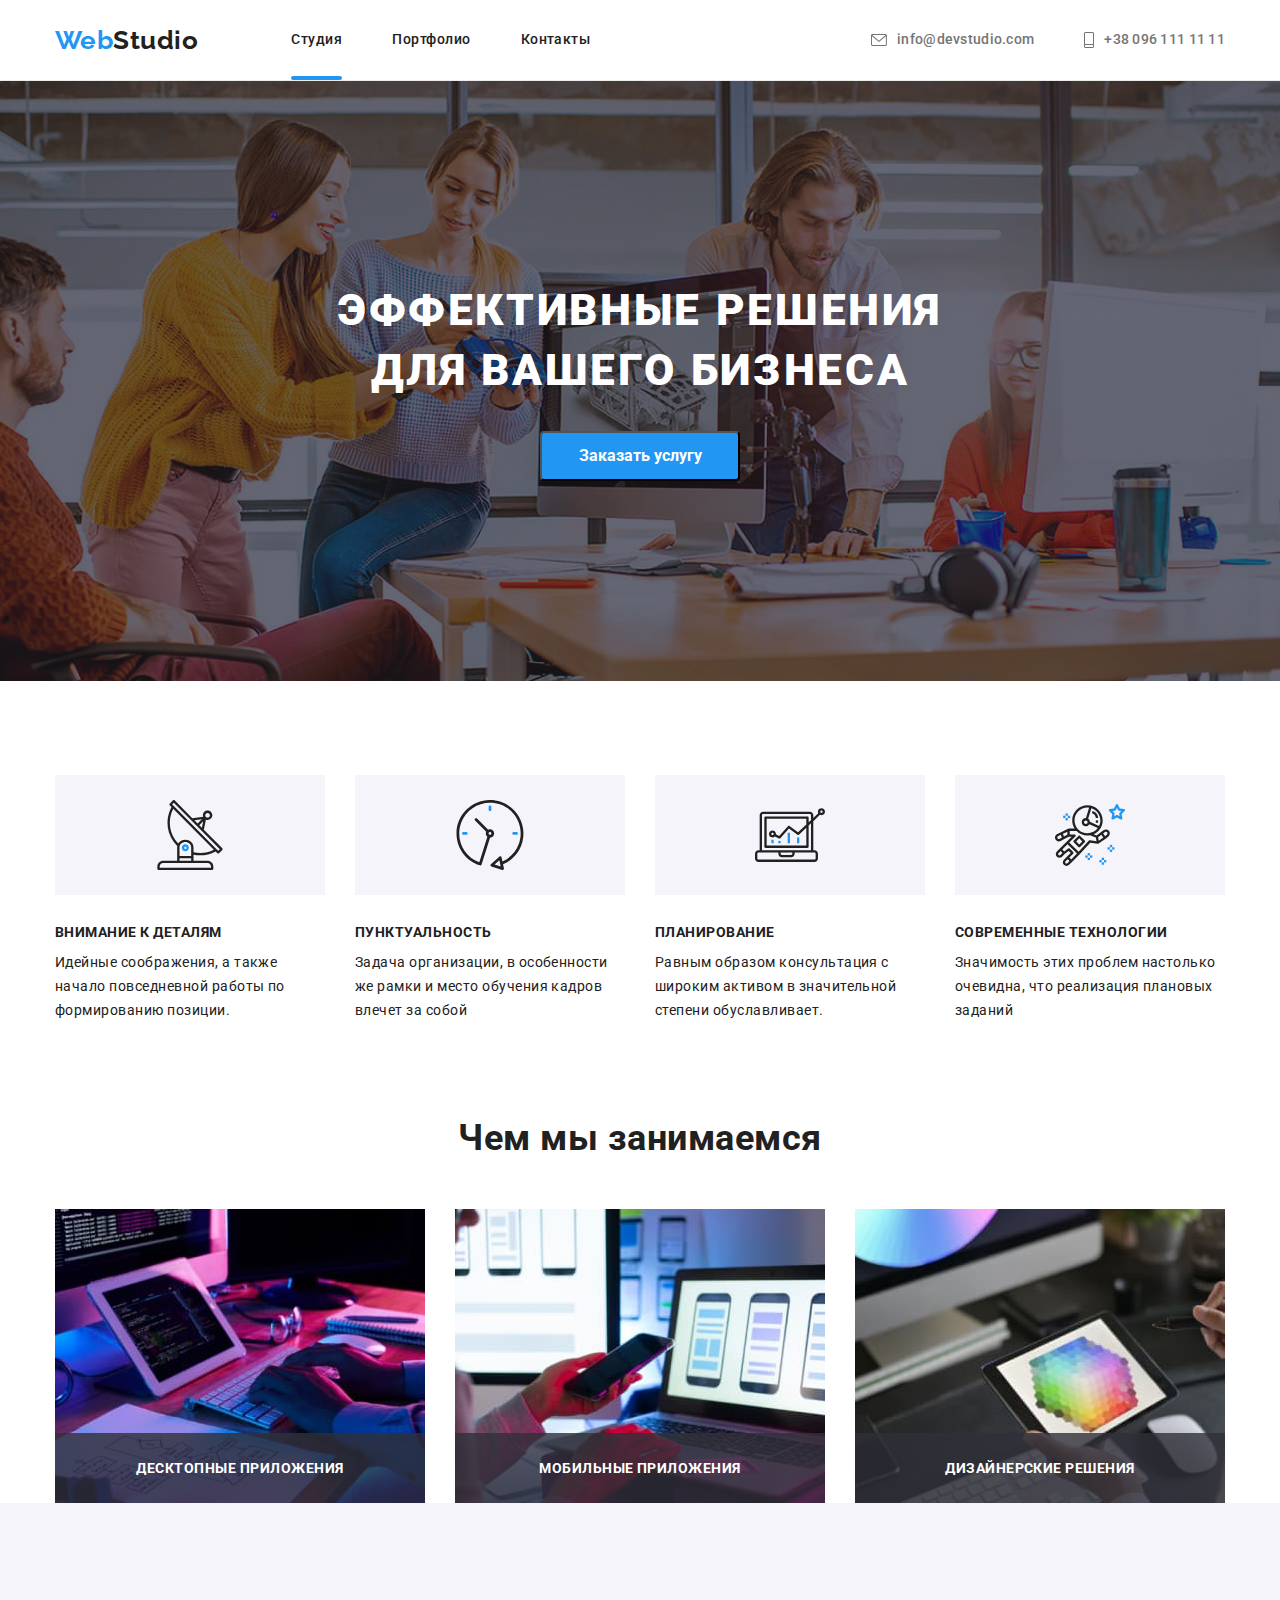
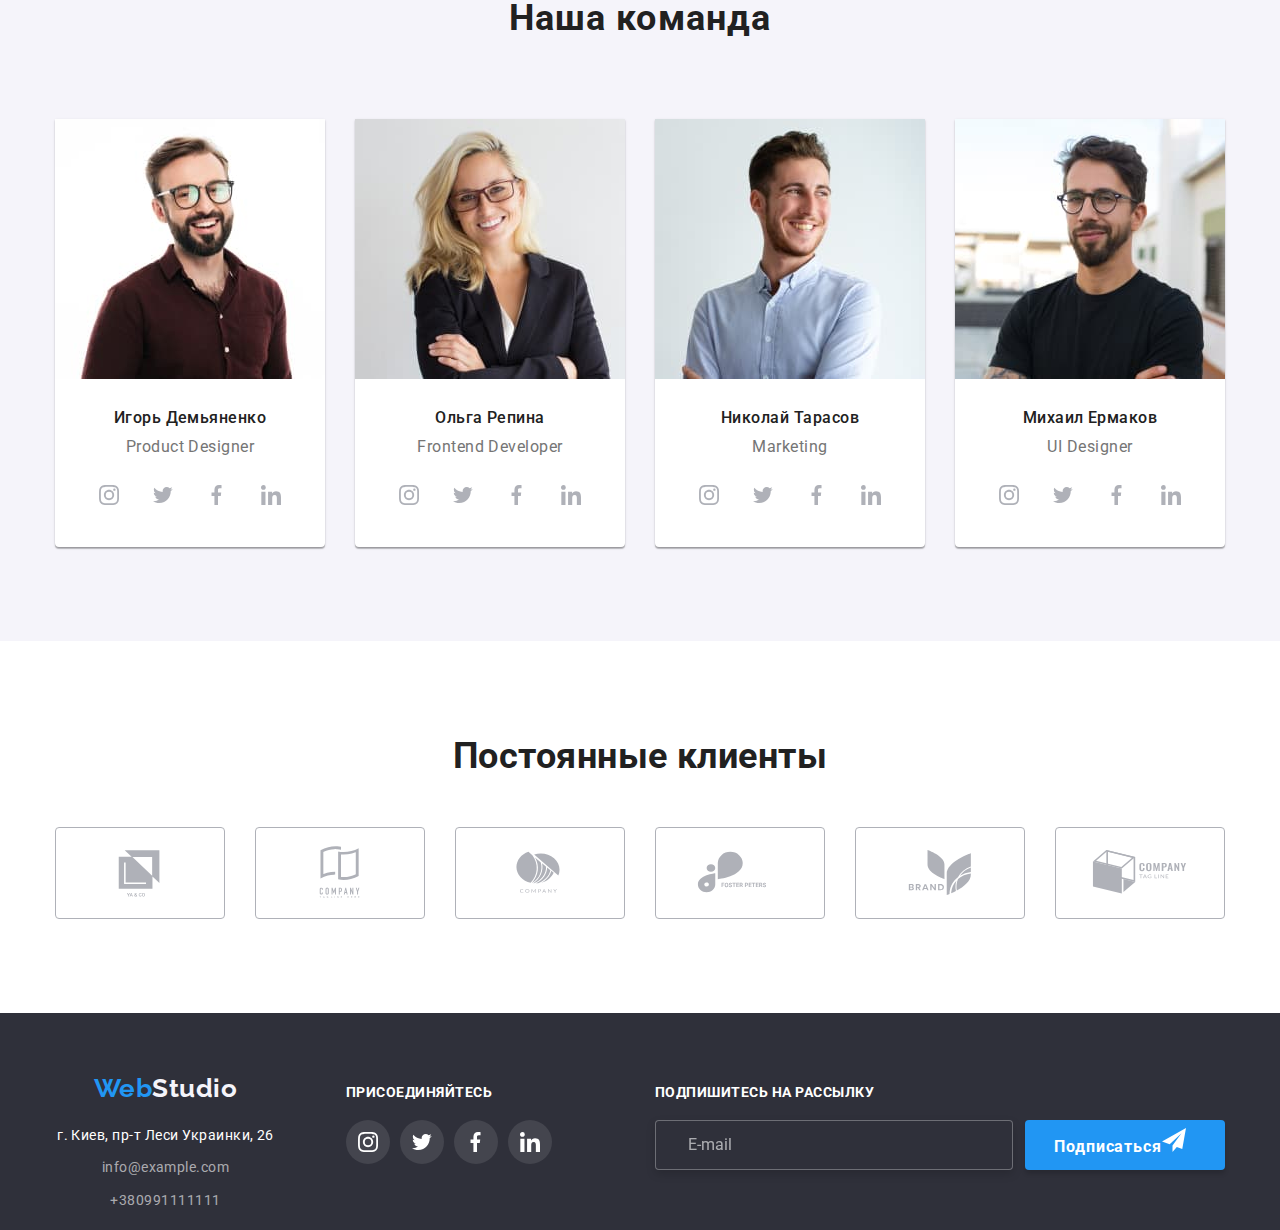
==== commit c28837f8: "hw-888" ====
--- a/index.html
+++ b/index.html
@@ -442,10 +442,10 @@
        <nav class="mobile-nav">
          <ul class="mobile-nav__list">
              <li class="mobile-nav__item">
-                 <a href="" class="mobile-nav__link">Студия</a>
-                </li>
-             <li class="mobile-nav__item">
-                 <a href="" class="mobile-nav__link">Портфолио</a>
+                 <a href="./index.html" class="mobile-nav__link">Студия</a>
+                </li>
+             <li class="mobile-nav__item ">
+                 <a href="./portfolio.html" class="mobile-nav__link">Портфолио</a>
                 </li>
              <li class="mobile-nav__item">
                  <a href="" class="mobile-nav__link">Контакты</a>
--- a/css/main.min.css
+++ b/css/main.min.css
@@ -1 +1 @@
-:root{--primary-text-color: #2196f3;--title-text-color: #757575;--accent-color: #212121;--primary-background: #e5e5e5;--main-tetle-text: #ffffff}.visually-hidden{position:absolute;width:1px;height:1px;margin:-1px;border:0;padding:0;white-space:nowrap;clip-path:inset(100%);clip:rect(0 0 0 0);overflow:hidden}.body-common{color:var(--accent-color);font-family:Roboto,sans-serif;letter-spacing:.03em}h1,h2,h3,h4,p{margin-top:0;margin-bottom:0}ul{list-style:none;padding-left:0;margin:0;padding:0}textarea{resize:none}a{text-decoration:none}img{max-width:100%;display:block;height:auto}a{color:var(--accent-color);text-decoration:none}.body{color:var(--accent-color);font-family:Roboto,sans-serif;letter-spacing:.03em}.container{width:100%;padding-left:15px;padding-right:15px;margin-left:auto;margin-right:auto}@media screen and (min-width: 480px){.container{width:480px}}@media screen and (min-width: 768px){.container{width:768px}}@media screen and (min-width: 1200px){.container{width:1200px}}.header{border-bottom:1px solid #ececec;padding-top:16px;padding-bottom:16px}@media screen and (min-width: 768px){.header{padding-top:26px;padding-bottom:26px}}@media screen and (min-width: 1200px){.header{padding-top:24px;padding-bottom:25px}}.container__nav{display:flex;align-items:center}.header__link{font-family:Raleway;font-weight:700;margin-right:93px}@media screen and (max-width: 768px){.header__link{margin-right:88px}}@media screen and (min-width: 320px){.header__link{font-size:24px;line-height:1.16}}@media screen and (min-width: 767px){.header__link{font-size:24px;line-height:1.16}}@media screen and (min-width: 1200px){.header__link{font-size:26px;line-height:1.19}}@media screen and (max-width: 767px){.nav{display:none}}.nav__list{display:flex}.nav__item{margin-right:50px}.nav__item:last-child{margin:0}.nav__link:active{color:var(--primary-text-color)}.nav__link{padding-top:32px;padding-bottom:32px;display:block;position:relative;transition:color 250ms cubic-bezier(0.4, 0, 0.2, 1)}.nav__link:hover,.nav__link:focus{color:var(--primary-text-color)}.nav__link:active::after,.nav__link:focus::after{opacity:0}.nav__link--active:after{content:"";display:block;width:100%;height:4px;background-color:var(--primary-text-color);border-radius:2px;position:absolute;left:0;bottom:0;opacity:1}.nav__link--current{color:#2196f3}.header-contacts{display:flex;justify-content:flex-end}.contacts{display:flex;margin-left:auto;flex-direction:column}@media screen and (max-width: 767px){.contacts{display:none}}@media screen and (min-width: 1200px){.contacts{flex-direction:row}}@media screen and (min-width: 767px){.contacts__link{margin-right:auto}}@media screen and (min-width: 1200px){.contacts__link{margin-right:50px}}.contacts__icon--phone{width:10px;height:16px;margin-right:10px;fill:currentColor;transition:fill 250ms cubic-bezier(0.4, 0, 0.2, 1)}.contacts__icon--mail{width:16px;height:12px;margin-right:10px;fill:currentColor;transition:fill 250ms cubic-bezier(0.4, 0, 0.2, 1)}.contacts__link:last-child{margin-right:0}a:hover .contacts__icon--mail{fill:var(--primary-text-color)}a:focus .contacts__icon--mail{fill:var(--primary-text-color)}a:hover .contacts__icon--phone{fill:var(--primary-text-color)}a:focus .contacts__icon--phone{fill:var(--primary-text-color)}.contacts__phone,.contacts__mail{color:var(--title-text-color);font-weight:500;font-size:14px;line-height:1.14;letter-spacing:.02em;align-items:center;display:flex;transition:color 250ms cubic-bezier(0.4, 0, 0.2, 1)}@media screen and (min-width: 767px){.contacts__phone,.contacts__mail{padding-top:5px;padding-bottom:5px}}@media screen and (min-width: 1200px){.contacts__phone,.contacts__mail{padding-top:32px;padding-bottom:32px}}.contacts__phone:hover,.contacts__phone:focus,.contacts__mail:hover,.contacts__mail:focus{color:var(--primary-text-color)}.plan{padding-top:94px;padding-bottom:94px}.plan__title{color:var(--accent-color);font-weight:700;font-size:14px;line-height:1.14;text-transform:uppercase;margin-bottom:10px}@media screen and (min-width: 320px)and (max-width: 767px){.plan__title{text-align:center}}@media screen and (min-width: 767px){.plan__list{display:flex;justify-content:center;flex-wrap:wrap}}@media screen and (min-width: 1200px){.plan__list{display:flex}}.plan__item{max-width:450px;margin-left:auto;margin-right:auto;margin-bottom:30px}@media screen and (min-width: 767px){.plan__item{width:354px;height:120px;margin-bottom:161px}}@media screen and (min-width: 1200px){.plan__item{width:270px;margin-right:30px;font-size:14px;line-height:1.7}.plan__item:last-child{margin-right:0}}.plan__item::before{display:block;content:"";height:120px;background-color:#f5f4fa;background-size:70px 70px;background-repeat:no-repeat;background-position:center;margin-bottom:30px}.plan__icon::before{background-image:url("../image/icon/antenna.svg")}.plan__vector::before{background-image:url("../image/icon/clock.svg")}.plan__diagram::before{background-image:url("../image/icon/diagram.svg")}.plan__astronaut::before{background-image:url("../image/icon/astronaut.svg")}.plan__advantage{font-size:14px;line-height:1.71}.mobile-menu{position:fixed;top:0;left:0;width:100vw;height:100vh;transform:translateX(100%);visibility:hidden;transition:transform 300ms;pointer-events:none}@media screen and (min-width: 480px)and (max-width: 767px){.mobile-menu{background-color:#fff;box-shadow:0px 4px 8px rgba(0,0,0,.04),0px 2px 4px rgba(0,0,0,.08),0px 1px 3px rgba(0,0,0,.16)}}.mobile-menu.is-open{transform:translateX(0);visibility:visible;pointer-events:initial}.mobile-nav{width:100%;height:100%;background-color:#fff;padding-top:48px;padding-left:40px}@media screen and (min-width: 480px)and (max-width: 767px){.mobile-nav{width:100%}}.mobile-nav__link{display:inline-block;margin-bottom:32px;font-weight:500;font-size:40px;line-height:47px;letter-spacing:.02em;color:#212121}.mobile-nav__link:hover{color:#2196f3}.mobile-nav__link:focus{color:#2196f3}.mobile-nav__list{display:inline-block;margin-bottom:306px}.mobile-contacts__link{display:inline-block;font-weight:500;font-size:34px;line-height:1.17;letter-spacing:.02em;color:#2196f3;margin-bottom:32px}.mobile-contacts__mail{display:inline-block;font-weight:500;font-size:24px;line-height:1.16px;letter-spacing:.02em;color:#757575;margin-bottom:64px}.mobile-socials{display:flex}.mobile_socials__link{font-weight:500;font-size:18px;line-height:1.2px;letter-spacing:.02em;color:#2196f3}.menu-btn{display:block;width:40px;height:40px;margin:0;padding:0;margin-left:auto;background-color:rgba(0,0,0,0);border:rgba(0,0,0,0);outline:rgba(0,0,0,0);z-index:99}@media screen and (min-width: 768px){.menu-btn{display:none}}.menu-btn__icon{width:40px;height:40px}.menu-btn__icon-open{opacity:0}.menu-btn__icon-close{opacity:1}.menu-btn.is-active .menu-btn__icon-open{opacity:1}.menu-btn.is-active .menu-btn__icon-close{opacity:0}.hero__button{color:var(--main-tetle-text);background-color:var(--primary-text-color);cursor:pointer;box-shadow:0px 4px 4px rgba(0,0,0,.15);border-radius:4px;font-weight:700;font-size:16px;line-height:1.88;width:200px;height:50px;display:block;margin-left:auto;margin-right:auto}.backdrop{position:fixed;top:0;left:0;width:100%;height:100%;background-color:rgba(0,0,0,.2);opacity:1;transition:opacity 250ms cubic-bezier(0.4, 0, 0.2, 1),visibility 250ms cubic-bezier(0.4, 0, 0.2, 1)}.backdrop.is-hidden{opacity:0;pointer-events:none;visibility:hidden}.backdrop.is-hidden .modal{transform:translate(-50%, -50%) scale(0.9)}.modal{background-color:var(--main-tetle-text);position:absolute;top:50%;left:50%;transform:translate(-50%, -50%) scale(1);transition:transform 250ms cubic-bezier(0.4, 0, 0.2, 1)}@media screen and (max-width: 479px){.modal{width:95%;height:95%}}@media screen and (min-width: 480px){.modal{width:450px;height:609px}}@media screen and (min-width: 1200px){.modal{width:528px;height:581px}}.buttom__close{position:absolute;top:8px;right:8px;width:30px;height:30px;cursor:pointer;border:1px solid rgba(0,0,0,.1);border-radius:100%;background:#fff}.buttom__close:before,.buttom__close:after{content:"";position:absolute;top:12px;left:4px;width:20px;height:2px;background:#000;transition:background-color 250ms cubic-bezier(0.4, 0, 0.2, 1)}.buttom__close:before{-webkit-transform:rotate(45deg);transform:rotate(45deg)}.buttom__close:after{-webkit-transform:rotate(-45deg);transform:rotate(-45deg)}.buttom__close:hover::before{background-color:var(--primary-text-color)}.buttom__close:hover::after{background-color:var(--primary-text-color)}.buttom__close:focus::before{background-color:var(--primary-text-color)}.buttom__close:focus::after{background-color:var(--primary-text-color)}.form{padding:40px;margin-left:auto;margin-right:auto}@media screen and (max-width: 767px){.form{overflow-x:scroll}}.form__field{margin-bottom:28px;display:flex;flex-direction:column;font-weight:400;font-size:12px;line-height:14px;color:var(--title-text-color)}.form__field{margin-bottom:10px;display:flex;flex-direction:column}.form__field:focus-within{fill:#2196f3}.form__user{position:absolute;top:130px;left:55px;width:12px;height:12px}@media screen and (min-width: 1200px){.form__user{top:107px;left:56px;width:12px;height:12px}}.form__phone{position:absolute;top:200px;left:55px;width:13px;height:13px}@media screen and (min-width: 1200px){.form__phone{top:174px;left:55px;width:13px;height:13px}}.form__mail{position:absolute;width:15px;height:12px;top:266px;left:54px}@media screen and (min-width: 1200px){.form__mail{top:243px;left:54px;width:15px;height:12px}}.form__name{display:block;height:40px;position:relative;transition:border 250ms cubic-bezier(0.4, 0, 0.2, 1)}.form__title{font-weight:700;font-size:20px;line-height:23px;text-align:center;margin-bottom:12px;color:var(--accent-color)}.form label{margin-bottom:4px}.form input{margin:0;padding:6px 10px;border:1px solid rgba(33,33,33,.2);border-radius:4px;padding-left:42px;outline:none}input:focus{border:1px solid var(--primary-text-color)}.form input::placeholder{padding-left:16px;font-size:12px;line-height:14px;letter-spacing:.01em;color:rgba(117,117,117,.5)}.form__agree{margin-top:20px;font-size:12px;line-height:1.17;letter-spacing:.03em}@media screen and (max-width: 479px){.form__agree{font-size:9px;line-height:1.1}}@media screen and (min-width: 1200px){.form__agree{font-size:14px;line-height:1.71}}.form__agree input{margin-right:8px}.form__agree label{display:flex;align-items:center}textarea:focus{border:1px solid var(--primary-text-color)}.form__comment{padding:16px;border:1px solid rgba(33,33,33,.2);box-sizing:border-box;border-radius:4px;height:120px;color:rgba(117,117,117,.5);outline:none;transition:border 250ms cubic-bezier(0.4, 0, 0.2, 1)}.visually-hidden:checked+.form__lable{border-color:#2196f3;background-color:#2196f3;background-image:url("../image/modal/check.svg");background-size:contain;background-origin:border-box;background-repeat:no-repeat}.visually-hidden:focus+.form__lable{border-color:#2196f3}.form__lable{display:inline-block;border:2px solid var(--accent-color);border-radius:2px;width:16px;height:15px;margin-right:8px}.button__send{display:block;width:200px;height:50px;background-color:var(--primary-text-color);box-shadow:0px 4px 4px rgba(0,0,0,.15);border-radius:4px;margin-left:auto;margin-right:auto;color:var(--main-tetle-text);font-weight:700;font-size:16px;line-height:30px;letter-spacing:.06em;margin-top:30px}.form__link{color:#2196f3;text-decoration:underline}.hero{background:#2f303a;max-width:1600px;padding-top:118px;padding-bottom:118px;height:400px;text-align:center;margin-left:auto;margin-right:auto;background-position:center;background-size:cover;background-repeat:no-repeat;background-image:linear-gradient(to right, rgba(47, 48, 58, 0.4), rgba(47, 48, 58, 0.4)),url(../image/bcg-hero/background-hero_sm@1x.jpg)}@media screen and (min-device-pixel-ratio: 2),(min-resolution: 192dpi),(min-resolution: 2dppx){.hero{background-image:linear-gradient(to right, rgba(47, 48, 58, 0.4), rgba(47, 48, 58, 0.4)),url(../image/bcg-hero/background-hero_sm@2x.jpg)}}@media screen and (min-width: 768px){.hero{background-image:linear-gradient(to right, rgba(47, 48, 58, 0.4), rgba(47, 48, 58, 0.4)),url(../image/bcg-hero/background-hero_md@1x.jpg);background-size:cover;background-position:center;background-repeat:no-repeat}}@media screen and (min-width: 768px)and (min-device-pixel-ratio: 2),screen and (min-width: 768px)and (min-resolution: 192dpi),screen and (min-width: 768px)and (min-resolution: 2dppx){.hero{background-image:linear-gradient(to right, rgba(47, 48, 58, 0.4), rgba(47, 48, 58, 0.4)),url(../image/bcg-hero/background-hero_md@2x.jpg)}}@media screen and (min-width: 1200px){.hero{padding-top:200px;padding-bottom:200px;height:600px;background-image:linear-gradient(to right, rgba(47, 48, 58, 0.4), rgba(47, 48, 58, 0.4)),url(../image/bcg-hero/background-hero_lg@1x.jpg);background-size:cover;background-position:center;background-repeat:no-repeat}}@media screen and (min-width: 1200px)and (min-device-pixel-ratio: 2),screen and (min-width: 1200px)and (min-resolution: 192dpi),screen and (min-width: 1200px)and (min-resolution: 2dppx){.hero{background-image:linear-gradient(to right, rgba(47, 48, 58, 0.4), rgba(47, 48, 58, 0.4)),url(../image/bcg-hero/background-hero_sm@2x.jpg)}}.hero__title{display:block;max-width:360px;font-weight:900;font-size:26px;line-height:1.62;text-align:center;letter-spacing:.06em;text-transform:uppercase;color:var(--main-tetle-text);margin-left:auto;margin-right:auto;margin-bottom:30px}@media screen and (min-width: 1200px){.hero__title{max-width:700px;font-size:44px;line-height:1.36}}@media screen and (max-width: 1199px){.about__section{display:none}}.about__list{display:flex;margin-right:-30px}.about__item{flex-basis:calc((100% - 180px)/3);margin-right:30px;position:relative}.about__item:last-child{margin-right:0}.about__title{color:var(--accent-color);font-size:36px;line-height:1.17;text-align:center;margin-bottom:50px}.about__text{position:absolute;bottom:0;width:370px;height:70px;background-color:rgba(47,48,58,.8)}.about__description{font-weight:700;font-size:14px;line-height:16px;text-align:center;text-transform:uppercase;color:#fff;padding-top:27px}.team{background:#f5f4fa;padding-top:94px;padding-bottom:94px}.team__list{justify-content:center}@media screen and (min-width: 767px){.team__list{display:flex;flex-wrap:wrap}}@media screen and (min-width: 1200px){.team__list{display:flex}}.team__item{background:#fff;box-shadow:0px 1px 3px rgba(0,0,0,.12),0px 1px 1px rgba(0,0,0,.14),0px 2px 1px rgba(0,0,0,.2);border-radius:0px 0px 4px 4px;margin-left:auto;margin-right:auto;margin-bottom:30px}.team__item:last-child{margin-bottom:0px}@media screen and (min-width: 767px)and (max-width: 1199px){.team__item{margin-right:30px;margin-bottom:30px;flex-basis:calc((100% - 60px)/2)}.team__item:nth-child(n+3){margin-bottom:0}}@media screen and (min-width: 1200px){.team__item{margin-right:30px;margin:0}.team__item:not(:last-child){margin-right:30px}}.team__caption-list:last-child{margin-right:0}.team__caption{font-weight:bold;font-size:28px;line-height:1.17;text-align:center;letter-spacing:.03em;margin-bottom:30px}@media screen and (min-width: 1200px){.team__caption{font-size:36px;line-height:42px;margin-bottom:50px}}.team__title{font-weight:500;font-size:16px;line-height:1.18;text-align:center;margin-bottom:10px}.team__aside{padding-top:30px;padding-bottom:30px}.team__desc{font-size:16px;line-height:1.18;color:var(--title-text-color);margin-bottom:0;text-align:center}.team-list__icon{display:flex;padding-top:16px;justify-content:center}.team__icon{margin-right:10px;text-align:center}.team__icon:last-child{margin-right:0}.team__link{width:44px;height:44px;display:flex;justify-content:center;align-items:center;border-radius:50%;transition:background-color 250ms cubic-bezier(0.4, 0, 0.2, 1)}.team__link:hover,.team__link:focus{fill:#fff;background-color:#2196f3}.team__svg{width:20px;height:20px;fill:#afb1b8;transition:fill 250ms cubic-bezier(0.4, 0, 0.2, 1)}.team__link:hover .team__svg,.team__link:focus .team__svg{fill:#fff}.clients{padding-top:94px;padding-bottom:94px}.clients__list{display:flex;justify-content:center;flex-wrap:wrap;margin-right:-30px;margin-bottom:-30px}.clients__item{min-width:210px;min-height:92px;margin-right:30px;margin-bottom:30px}@media scscreen and (min-width: 767px)and (max-width: 1199px){.clients__item{min-width:226px}.clients__item:nth-child(n+3){margin-bottom:0}}@media screen and (min-width: 1200px){.clients__item{min-width:170px}}.clients__item{fill:#2196f3}.clients__item:not(:last-child){margin-right:30px}.clients__link{display:flex;width:100%;height:100%;justify-content:center;align-items:center;border:1px solid #afb1b8;border-radius:4px;transition:border-color 250ms cubic-bezier(0.4, 0, 0.2, 1)}.clients__link:hover,.clients__link:focus{fill:#2196f3}.clients__link:hover,.clients__link:focus{border-color:#2196f3}.clients__link:hover .clients__item:last-child{margin-right:0}.clients__link{fill:#afb1b8}.clients-title{text-align:center;font-weight:bold;font-size:36px;line-height:42px;color:var(--accent-color);margin-bottom:50px}.clients__icon:hover .clients__link,.clients__icon:focus .clients__link{fill:#2196f3}.clients__icon{width:106px;height:60px;transition:fill 250ms cubic-bezier(0.4, 0, 0.2, 1)}.footer{background:#2f303a;padding-top:60px;padding-bottom:60px}.footer__logo,.header__logo{color:var(--primary-text-color)}.footer__visible{color:#f5f4fa;font-family:Raleway}.footer__wrapper{margin-bottom:60px}@media screen and (min-width: 768px){.footer__wrapper{margin-right:165px}}@media screen and (man-width: 1199px){.footer__wrapper{justify-content:center}}@media screen and (min-width: 1200px){.footer__wrapper{margin-right:70px;flex-grow:1;margin-bottom:-60px}}.footer__link{display:inline-block;font-family:Raleway;font-weight:700;font-size:26px;line-height:1.19;display:block;margin-bottom:20px}.footer__address{font-style:normal;font-size:14px;line-height:1.71;color:var(--main-tetle-text);margin-bottom:9px}.footer__item:not(:last-child){margin-bottom:9px}.footer__phone,.footer__mail{font-size:14px;line-height:1.71;color:rgba(255,255,255,.6)}.social-media__icon{display:flex;width:44px;height:44px;border-radius:50%;justify-content:center;align-items:center;transition:background-color 250ms cubic-bezier(0.4, 0, 0.2, 1)}.social-media__icon:hover,.social-media__icon:focus{fill:#fff;background-color:#2196f3}.social-media__network{width:20px;height:20px}.container__footer{text-align:center}@media screen and (min-width: 768px){.container__footer{display:flex;align-items:baseline;justify-content:space-around;flex-wrap:wrap}}@media screen and (min-width: 1200px){.container__footer{justify-content:left;flex-wrap:nowrap}}.social-media__list{display:flex}@media screen and (max-width: 1199px){.social-media__list{justify-content:center}}@media screen and (min-width: 1200px){.social-media__list{justify-content:center}}.social-media{display:flex;flex-direction:column}@media screen and (max-width: 767px){.social-media{margin-top:60px}}@media screen and (max-width: 1199px){.social-media{justify-content:center}}@media screen and (min-width: 1200px){.social-media{justify-content:left;margin-right:93px}}.social-media__join{font-weight:700;font-size:14px;line-height:16px;text-transform:uppercase;color:#fff;margin-bottom:20px;text-align:center}@media screen and (min-width: 1200px){.social-media__join{text-align:left}}.social-media__team{margin-right:10px;border-radius:50%;justify-content:center;align-items:center;background-color:rgba(255,255,255,.1);transition:opacity 250ms cubic-bezier(0.4, 0, 0.2, 1)}.social-media__team:not(:last-child){margin-right:10px}.social-media__network{fill:#fff}.subscribe__title{margin-bottom:20px;font-weight:700;font-size:14px;line-height:16px;text-transform:uppercase;color:var(--main-tetle-text)}@media screen and (min-width: 1200px){.subscribe__title{text-align:left}}.subscribe__form{margin-top:20px}@media screen and (min-width: 768px){.subscribe__form{flex-wrap:nowrap;align-items:center}}@media screen and (min-width: 1200px){.subscribe__form{display:flex;align-items:center}}.footer-input{font-size:16px;line-height:1.25;padding-left:15px;align-items:center;width:100%;height:50px;background-color:#2f303a;border:1px solid rgba(255,255,255,.3);filter:drop-shadow(0px 4px 4px rgba(0, 0, 0, 0.15));border-radius:4px}@media screen and (max-width: 1199px){.footer-input{max-width:450px}}@media screen and (min-width: 480px){.footer-input{width:450px}}@media screen and (min-width: 1200px){.footer-input{max-width:100%}}.footer-input::placeholder{color:rgba(255,255,255,.6)}@media screen and (max-width: 1199px){.subscribe{margin-top:60px}}@media screen and (min-width: 1200px){.subscribe{max-width:570px}}.subscribe__form input::placeholder{padding:16px}.subscribe__form input{padding-left:16px}.subscribe__button{display:inline-flex;align-items:center;justify-content:center;margin-top:20px;margin-right:auto;margin-left:auto;min-width:200px;height:50px;font-weight:700;font-size:16px;line-height:1.88;letter-spacing:.06em;background-color:var(--primary-text-color);border:none;border-radius:4px;box-shadow:0px 4px 4px rgba(0,0,0,.15)}@media screen and (min-width: 1200px){.subscribe__button{margin-top:0;margin-right:0;margin-left:12px}}.subscribe__button:hover,.subscribe__button:focus{background-color:#188ce8}.subscribe__text{font-weight:700;font-size:16px;line-height:30px;letter-spacing:.06em;color:var(--main-tetle-text);margin-right:10px}.subscribe__icon{width:24px;height:24px}.header__logo{font-family:Raleway;font-weight:700;font-size:26px;line-height:1.19}@media screen and (min-width: 1200px){.header__logo{font-size:26px}}.header__lable{color:var(--accent-color)}.nav__link{color:var(--accent-color);font-weight:500;font-size:14px;line-height:1.14}.nav__link:hover,.nav__link:focus{color:var(--primary-text-color)}.features{padding-top:94px;padding-bottom:94px}.features__benefits{display:flex;flex-wrap:wrap;margin-bottom:40px}@media screen and (min-width: 480px)and (man-width: 767px){.features__benefits{justify-content:start}}@media screen and (min-width: 768px){.features__benefits{justify-content:center;margin-bottom:30px}}@media screen and (min-width: 1199px){.features__benefits{transition:opacity 250ms cubic-bezier(0.4, 0, 0.2, 1);margin-bottom:50px}}@media screen and (min-width: 480px){.container{width:480px}}@media screen and (min-width: 768px){.container{width:768px}}@media screen and (min-width: 1200px){.container{width:1200px}}.features__benesits:not(:last-child){margin-right:8px;margin-bottom:15px}.features__button{cursor:pointer;color:var(--accent-color);background-color:#f5f4fa;font-weight:500;font-size:16px;line-height:1.6;border:none;border-radius:4px;font-family:Roboto;padding-left:22px;padding-right:22px;padding-top:6px;padding-bottom:6px;transition:color 250ms cubic-bezier(0.4, 0, 0.2, 1),background-color 250ms cubic-bezier(0.4, 0, 0.2, 1)}.features__button:hover,.features__button:focus{color:#fff;background-color:var(--primary-text-color)}.features__button:hover,.features__button:focus{box-shadow:0px 3px 1px rgba(0,0,0,.1),0px 1px 2px rgba(0,0,0,.08),0px 2px 2px rgba(0,0,0,.12)}.project__list{display:flex;flex-wrap:wrap;margin-top:50px}@media screen and (max-width: 767px){.project__list{justify-content:center}}@media screen and (min-width: 768px){.project__list{align-self:stretch}}.project__item{margin-bottom:30px;width:450px}@media screen and (min-width: 768px){.project__item{width:354px;margin-right:30px;flex-basis:calc((100% - 30px)/2)}}@media screen and (min-width: 1200px){.project__item{flex-basis:calc((100% - 60px)/3);width:370px}}@media screen and (min-width: 768px)and (max-width: 1199px){.project__item:nth-child(2n){margin-right:0}}.project__item:last-child{margin-bottom:0}@media screen and (min-width: 1200px){.project__item:nth-child(3n){margin-right:0}}@media screen and (min-width: 1200px){.project__item:nth-child(3n):nth-last-child(-n+3){margin-bottom:0}}.project__link:hover .project__active,.project__link:focus .project__active{transform:translateY(0)}.project__card{overflow:hidden;position:relative}.project__active{transform:translateY(100%);padding:63px 24px;display:block;position:absolute;font-weight:400;font-size:18px;line-height:28px;color:var(--main-tetle-text);background-color:rgba(33,150,243,.9);justify-content:center;height:100%;width:100%;top:0;left:0;transition:transform 250ms cubic-bezier(0.4, 0, 0.2, 1)}.project__link{display:inline-block;transition:box-shadow 250ms cubic-bezier(0.4, 0, 0.2, 1)}.project__link:hover,.project__link:focus{box-shadow:0px 1px 1px rgba(0,0,0,.12),0px 4px 4px rgba(0,0,0,.06),1px 4px 6px rgba(0,0,0,.16)}@media screen and (min-width: 768px)and (max-width: 1199px){.project__link{display:flex;flex-direction:column}}.project__title{font-weight:700;font-size:18px;line-height:2;margin-bottom:4px}.project__text{font-weight:400;font-size:16px;line-height:1.8}.project__text{color:var(--title-text-color)}.project__description{padding:20px 24px;margin:0;border-left:1px solid #eee;border-right:1px solid #eee;border-bottom:1px solid #eee}/*# sourceMappingURL=main.min.css.map */+:root{--primary-text-color: #2196f3;--title-text-color: #757575;--accent-color: #212121;--primary-background: #e5e5e5;--main-tetle-text: #ffffff}.visually-hidden{position:absolute;width:1px;height:1px;margin:-1px;border:0;padding:0;white-space:nowrap;clip-path:inset(100%);clip:rect(0 0 0 0);overflow:hidden}.body-common{color:var(--accent-color);font-family:Roboto,sans-serif;letter-spacing:.03em}h1,h2,h3,h4,p{margin-top:0;margin-bottom:0}ul{list-style:none;padding-left:0;margin:0;padding:0}textarea{resize:none}a{text-decoration:none}img{max-width:100%;display:block;height:auto}a{color:var(--accent-color);text-decoration:none}.body{color:var(--accent-color);font-family:Roboto,sans-serif;letter-spacing:.03em}.container{width:100%;padding-left:15px;padding-right:15px;margin-left:auto;margin-right:auto}@media screen and (min-width: 480px){.container{width:480px}}@media screen and (min-width: 768px){.container{width:768px}}@media screen and (min-width: 1200px){.container{width:1200px}}.header{border-bottom:1px solid #ececec}.container__nav{display:flex;align-items:center}.header__link{font-family:Raleway;font-weight:700;margin-right:93px}@media screen and (max-width: 768px){.header__link{margin-right:88px}}@media screen and (min-width: 320px){.header__link{font-size:24px;line-height:1.16}}@media screen and (min-width: 767px){.header__link{font-size:24px;line-height:1.16}}@media screen and (min-width: 1200px){.header__link{font-size:26px;line-height:1.19}}@media screen and (max-width: 767px){.nav{display:none}}.nav__list{display:flex}.nav__item{margin-right:50px}.nav__item:last-child{margin:0}.nav__link:active{color:var(--primary-text-color)}.nav__link{padding-top:32px;padding-bottom:32px;display:block;position:relative;transition:color 250ms cubic-bezier(0.4, 0, 0.2, 1)}.nav__link:hover,.nav__link:focus{color:var(--primary-text-color)}.nav__link:active::after,.nav__link:focus::after{opacity:0}.nav__link--active:after{content:"";display:block;width:100%;height:4px;background-color:var(--primary-text-color);border-radius:2px;position:absolute;left:0;bottom:0;opacity:1}.nav__link--current{color:#2196f3}.header-contacts{display:flex;justify-content:flex-end}.contacts{display:flex;margin-left:auto;flex-direction:column}@media screen and (max-width: 767px){.contacts{display:none}}@media screen and (min-width: 1200px){.contacts{flex-direction:row}}@media screen and (min-width: 767px){.contacts__link{margin-right:auto}}@media screen and (min-width: 1200px){.contacts__link{margin-right:50px}}.contacts__icon--phone{width:10px;height:16px;margin-right:10px;fill:currentColor;transition:fill 250ms cubic-bezier(0.4, 0, 0.2, 1)}.contacts__icon--mail{width:16px;height:12px;margin-right:10px;fill:currentColor;transition:fill 250ms cubic-bezier(0.4, 0, 0.2, 1)}.contacts__link:last-child{margin-right:0}a:hover .contacts__icon--mail{fill:var(--primary-text-color)}a:focus .contacts__icon--mail{fill:var(--primary-text-color)}a:hover .contacts__icon--phone{fill:var(--primary-text-color)}a:focus .contacts__icon--phone{fill:var(--primary-text-color)}.contacts__phone,.contacts__mail{color:var(--title-text-color);font-weight:500;font-size:14px;line-height:1.14;letter-spacing:.02em;align-items:center;display:flex;transition:color 250ms cubic-bezier(0.4, 0, 0.2, 1)}@media screen and (min-width: 767px){.contacts__phone,.contacts__mail{padding-top:5px;padding-bottom:5px}}@media screen and (min-width: 1200px){.contacts__phone,.contacts__mail{padding-top:32px;padding-bottom:32px}}.contacts__phone:hover,.contacts__phone:focus,.contacts__mail:hover,.contacts__mail:focus{color:var(--primary-text-color)}.plan{padding-top:94px;padding-bottom:94px}.plan__title{color:var(--accent-color);font-weight:700;font-size:14px;line-height:1.14;text-transform:uppercase;margin-bottom:10px}@media screen and (min-width: 320px)and (max-width: 767px){.plan__title{text-align:center}}.plan__list{padding:0;margin:0;list-style:none}@media screen and (min-width: 767px){.plan__list{display:flex;flex-wrap:wrap;margin-left:-30px;margin-top:-30px}}@media screen and (min-width: 1200px){.plan__list{display:flex;flex-wrap:wrap;margin-left:-30px;margin-top:-30px}}@media screen and (min-width: 767px){.plan__item{flex-basis:calc(50% - 30px);margin-left:30px;margin-top:30px}}@media screen and (min-width: 1200px){.plan__item{flex-basis:calc(25% - 30px);margin-left:30px;margin-top:30px}}.plan__item::before{display:block;content:"";height:120px;background-color:#f5f4fa;background-size:70px 70px;background-repeat:no-repeat;background-position:center;margin-bottom:30px}.plan__icon::before{background-image:url("../image/icon/antenna.svg")}.plan__vector::before{background-image:url("../image/icon/clock.svg")}.plan__diagram::before{background-image:url("../image/icon/diagram.svg")}.plan__astronaut::before{background-image:url("../image/icon/astronaut.svg")}.plan__advantage{font-size:14px;line-height:1.71}.mobile-menu{position:fixed;top:0;left:0;width:100vw;height:100vh;transform:translateX(100%);visibility:hidden;transition:transform 300ms;pointer-events:none}@media screen and (min-width: 480px)and (max-width: 767px){.mobile-menu{background-color:#fff;box-shadow:0px 4px 8px rgba(0,0,0,.04),0px 2px 4px rgba(0,0,0,.08),0px 1px 3px rgba(0,0,0,.16)}}.mobile-menu.is-open{transform:translateX(0);visibility:visible;pointer-events:initial}.mobile-nav{width:100%;height:100%;background-color:#fff;padding-top:48px;padding-left:40px}@media screen and (min-width: 480px)and (max-width: 767px){.mobile-nav{width:100%}}.mobile-nav__link{display:inline-block;margin-bottom:32px;font-weight:500;font-size:40px;line-height:47px;letter-spacing:.02em;color:#212121}.mobile-nav__link:hover{color:#2196f3}.mobile-nav__link:focus{color:#2196f3}.mobile-nav__list{display:inline-block;margin-bottom:306px}.mobile-contacts__link{display:inline-block;font-weight:500;font-size:34px;line-height:1.17;letter-spacing:.02em;color:#2196f3;margin-bottom:32px}.mobile-contacts__mail{display:inline-block;font-weight:500;font-size:24px;line-height:1.16px;letter-spacing:.02em;color:#757575;margin-bottom:64px}.mobile-socials{display:flex}.mobile_socials__link{font-weight:500;font-size:18px;line-height:1.2px;letter-spacing:.02em;color:#2196f3}.menu-btn{display:block;width:40px;height:40px;margin:0;padding:0;margin-left:auto;background-color:rgba(0,0,0,0);border:rgba(0,0,0,0);outline:rgba(0,0,0,0);z-index:99}@media screen and (min-width: 768px){.menu-btn{display:none}}.menu-btn__icon{width:40px;height:40px}.menu-btn__icon-open{opacity:0}.menu-btn__icon-close{opacity:1}.menu-btn.is-active .menu-btn__icon-open{opacity:1}.menu-btn.is-active .menu-btn__icon-close{opacity:0}.hero__button{color:var(--main-tetle-text);background-color:var(--primary-text-color);cursor:pointer;box-shadow:0px 4px 4px rgba(0,0,0,.15);border-radius:4px;font-weight:700;font-size:16px;line-height:1.88;width:200px;height:50px;display:block;margin-left:auto;margin-right:auto}.backdrop{position:fixed;top:0;left:0;width:100%;height:100%;background-color:rgba(0,0,0,.2);opacity:1;transition:opacity 250ms cubic-bezier(0.4, 0, 0.2, 1),visibility 250ms cubic-bezier(0.4, 0, 0.2, 1)}.backdrop.is-hidden{opacity:0;pointer-events:none;visibility:hidden}.backdrop.is-hidden .modal{transform:translate(-50%, -50%) scale(0.9)}.modal{background-color:var(--main-tetle-text);position:absolute;top:50%;left:50%;transform:translate(-50%, -50%) scale(1);transition:transform 250ms cubic-bezier(0.4, 0, 0.2, 1)}@media screen and (max-width: 479px){.modal{width:95%;height:95%}}@media screen and (min-width: 480px){.modal{width:450px;height:609px}}@media screen and (min-width: 1200px){.modal{width:528px;height:581px}}.buttom__close{position:absolute;top:8px;right:8px;width:30px;height:30px;cursor:pointer;border:1px solid rgba(0,0,0,.1);border-radius:100%;background:#fff}.buttom__close:before,.buttom__close:after{content:"";position:absolute;top:12px;left:4px;width:20px;height:2px;background:#000;transition:background-color 250ms cubic-bezier(0.4, 0, 0.2, 1)}.buttom__close:before{-webkit-transform:rotate(45deg);transform:rotate(45deg)}.buttom__close:after{-webkit-transform:rotate(-45deg);transform:rotate(-45deg)}.buttom__close:hover::before{background-color:var(--primary-text-color)}.buttom__close:hover::after{background-color:var(--primary-text-color)}.buttom__close:focus::before{background-color:var(--primary-text-color)}.buttom__close:focus::after{background-color:var(--primary-text-color)}.form{padding:40px;margin-left:auto;margin-right:auto}@media screen and (max-width: 767px){.form{overflow-x:scroll}}.form__field{margin-bottom:28px;display:flex;flex-direction:column;font-weight:400;font-size:12px;line-height:14px;color:var(--title-text-color)}.form__field{margin-bottom:10px;display:flex;flex-direction:column}.form__field:focus-within{fill:#2196f3}.form__user{position:absolute;top:130px;left:55px;width:12px;height:12px}@media screen and (min-width: 1200px){.form__user{top:107px;left:56px;width:12px;height:12px}}.form__phone{position:absolute;top:200px;left:55px;width:13px;height:13px}@media screen and (min-width: 1200px){.form__phone{top:174px;left:55px;width:13px;height:13px}}.form__mail{position:absolute;width:15px;height:12px;top:266px;left:54px}@media screen and (min-width: 1200px){.form__mail{top:243px;left:54px;width:15px;height:12px}}.form__name{display:block;height:40px;position:relative;transition:border 250ms cubic-bezier(0.4, 0, 0.2, 1)}.form__title{font-weight:700;font-size:20px;line-height:23px;text-align:center;margin-bottom:12px;color:var(--accent-color)}.form label{margin-bottom:4px}.form input{margin:0;padding:6px 10px;border:1px solid rgba(33,33,33,.2);border-radius:4px;padding-left:42px;outline:none}input:focus{border:1px solid var(--primary-text-color)}.form input::placeholder{padding-left:16px;font-size:12px;line-height:14px;letter-spacing:.01em;color:rgba(117,117,117,.5)}.form__agree{margin-top:20px;font-size:12px;line-height:1.17;letter-spacing:.03em}@media screen and (max-width: 479px){.form__agree{font-size:9px;line-height:1.1}}@media screen and (min-width: 1200px){.form__agree{font-size:14px;line-height:1.71}}.form__agree input{margin-right:8px}.form__agree label{display:flex;align-items:center}textarea:focus{border:1px solid var(--primary-text-color)}.form__comment{padding:16px;border:1px solid rgba(33,33,33,.2);box-sizing:border-box;border-radius:4px;height:120px;color:rgba(117,117,117,.5);outline:none;transition:border 250ms cubic-bezier(0.4, 0, 0.2, 1)}.visually-hidden:checked+.form__lable{border-color:#2196f3;background-color:#2196f3;background-image:url("../image/modal/check.svg");background-size:contain;background-origin:border-box;background-repeat:no-repeat}.visually-hidden:focus+.form__lable{border-color:#2196f3}.form__lable{display:inline-block;border:2px solid var(--accent-color);border-radius:2px;width:16px;height:15px;margin-right:8px}.button__send{display:block;width:200px;height:50px;background-color:var(--primary-text-color);box-shadow:0px 4px 4px rgba(0,0,0,.15);border-radius:4px;margin-left:auto;margin-right:auto;color:var(--main-tetle-text);font-weight:700;font-size:16px;line-height:30px;letter-spacing:.06em;margin-top:30px}.form__link{color:#2196f3;text-decoration:underline}.hero{background:#2f303a;max-width:1600px;padding-top:118px;padding-bottom:118px;height:400px;text-align:center;margin-left:auto;margin-right:auto;background-position:center;background-size:cover;background-repeat:no-repeat;background-image:linear-gradient(to right, rgba(47, 48, 58, 0.4), rgba(47, 48, 58, 0.4)),url(../image/bcg-hero/background-hero_sm@1x.jpg)}@media screen and (min-device-pixel-ratio: 2),(min-resolution: 192dpi),(min-resolution: 2dppx){.hero{background-image:linear-gradient(to right, rgba(47, 48, 58, 0.4), rgba(47, 48, 58, 0.4)),url(../image/bcg-hero/background-hero_sm@2x.jpg)}}@media screen and (min-width: 768px){.hero{background-image:linear-gradient(to right, rgba(47, 48, 58, 0.4), rgba(47, 48, 58, 0.4)),url(../image/bcg-hero/background-hero_md@1x.jpg);background-size:cover;background-position:center;background-repeat:no-repeat}}@media screen and (min-width: 768px)and (min-device-pixel-ratio: 2),screen and (min-width: 768px)and (min-resolution: 192dpi),screen and (min-width: 768px)and (min-resolution: 2dppx){.hero{background-image:linear-gradient(to right, rgba(47, 48, 58, 0.4), rgba(47, 48, 58, 0.4)),url(../image/bcg-hero/background-hero_md@2x.jpg)}}@media screen and (min-width: 1200px){.hero{padding-top:200px;padding-bottom:200px;height:600px;background-image:linear-gradient(to right, rgba(47, 48, 58, 0.4), rgba(47, 48, 58, 0.4)),url(../image/bcg-hero/background-hero_lg@1x.jpg);background-size:cover;background-position:center;background-repeat:no-repeat}}@media screen and (min-width: 1200px)and (min-device-pixel-ratio: 2),screen and (min-width: 1200px)and (min-resolution: 192dpi),screen and (min-width: 1200px)and (min-resolution: 2dppx){.hero{background-image:linear-gradient(to right, rgba(47, 48, 58, 0.4), rgba(47, 48, 58, 0.4)),url(../image/bcg-hero/background-hero_sm@2x.jpg)}}.hero__title{display:block;max-width:360px;font-weight:900;font-size:26px;line-height:1.62;text-align:center;letter-spacing:.06em;text-transform:uppercase;color:var(--main-tetle-text);margin-left:auto;margin-right:auto;margin-bottom:30px}@media screen and (min-width: 1200px){.hero__title{max-width:700px;font-size:44px;line-height:1.36}}@media screen and (max-width: 1199px){.about__section{display:none}}.about__list{padding:0;margin:0;list-style:none;display:flex;flex-wrap:wrap;margin-left:-30px;margin-top:-30px}.about__item{flex-basis:calc(33.3333333333% - 30px);margin-left:30px;margin-top:30px;position:relative}.about__item:last-child{margin-right:0}.about__title{color:var(--accent-color);font-size:36px;line-height:1.17;text-align:center;margin-bottom:50px}.about__text{position:absolute;bottom:0;width:370px;height:70px;background-color:rgba(47,48,58,.8)}.about__description{font-weight:700;font-size:14px;line-height:16px;text-align:center;text-transform:uppercase;color:#fff;padding-top:27px}.team{background:#f5f4fa;padding-top:94px;padding-bottom:94px}.team__list{padding:0;margin:0;list-style:none;margin-left:-30px;margin-top:-30px}@media screen and (min-width: 767px){.team__list{display:flex;flex-wrap:wrap}}@media screen and (min-width: 1200px){.team__list{display:flex;flex-wrap:wrap}}.team__item{background:#fff;box-shadow:0px 1px 3px rgba(0,0,0,.12),0px 1px 1px rgba(0,0,0,.14),0px 2px 1px rgba(0,0,0,.2);border-radius:0px 0px 4px 4px;padding:0;margin:0;list-style:none;margin-left:30px;margin-top:30px}@media screen and (min-width: 768px)and (max-width: 1199px){.team__item{flex-basis:calc(50% - 30px)}}@media screen and (min-width: 1200px){.team__item{flex-basis:calc(25% - 30px)}}.team__caption-list:last-child{margin-right:0}.team__caption{font-weight:bold;font-size:28px;line-height:1.17;text-align:center;letter-spacing:.03em;padding-bottom:30px}@media screen and (min-width: 1200px){.team__caption{font-size:36px;line-height:42px;margin-bottom:50px}}.team__title{font-weight:500;font-size:16px;line-height:1.18;text-align:center;margin-bottom:10px}.team__aside{padding-top:30px;padding-bottom:30px}.team__desc{font-size:16px;line-height:1.18;color:var(--title-text-color);margin-bottom:0;text-align:center}.team-list__icon{display:flex;padding-top:16px;justify-content:center}.team__icon{margin-right:10px;text-align:center}.team__icon:last-child{margin-right:0}.team__link{width:44px;height:44px;display:flex;justify-content:center;align-items:center;border-radius:50%;transition:background-color 250ms cubic-bezier(0.4, 0, 0.2, 1)}.team__link:hover,.team__link:focus{fill:#fff;background-color:#2196f3}.team__svg{width:20px;height:20px;fill:#afb1b8;transition:fill 250ms cubic-bezier(0.4, 0, 0.2, 1)}.team__link:hover .team__svg,.team__link:focus .team__svg{fill:#fff}.clients{padding-top:94px;padding-bottom:94px}.clients__list{padding:0;margin:0;list-style:none;justify-content:center;display:flex;flex-wrap:wrap;margin-left:-30px;margin-top:-30px}.clients__item{min-width:210px;min-height:92px;margin-left:30px;margin-top:30px;flex-basis:calc(50% - 30px)}@media screen and (min-width: 768px){.clients__item{flex-basis:calc(33.3333333333% - 30px);min-width:226px;min-height:92px}}@media screen and (min-width: 1200px){.clients__item{flex-basis:calc(14.2857142857% - 30px);min-width:170px;min-height:92px}}.clients__item{fill:#2196f3}.clients__link{display:flex;width:100%;height:100%;justify-content:center;align-items:center;border:1px solid #afb1b8;border-radius:4px;transition:border-color 250ms cubic-bezier(0.4, 0, 0.2, 1)}.clients__link:hover,.clients__link:focus{fill:#2196f3}.clients__link:hover,.clients__link:focus{border-color:#2196f3}.clients__link{fill:#afb1b8}.clients-title{text-align:center;font-weight:bold;font-size:36px;line-height:42px;color:var(--accent-color);margin-bottom:50px}.clients__icon:hover .clients__link,.clients__icon:focus .clients__link{fill:#2196f3}.clients__icon{width:106px;height:60px;transition:fill 250ms cubic-bezier(0.4, 0, 0.2, 1)}.footer{background:#2f303a;padding-top:60px;padding-bottom:60px}.footer__logo,.header__logo{color:var(--primary-text-color)}.footer__visible{color:#f5f4fa;font-family:Raleway}@media screen and (max-width: 1199px){.footer__wrapper{justify-content:center}}@media screen and (min-width: 1200px){.footer__wrapper{margin-right:70px;flex-grow:1;margin-bottom:-60px}}.footer__link{display:inline-block;font-family:Raleway;font-weight:700;font-size:26px;line-height:1.19;display:block;margin-bottom:20px}.footer__address{font-style:normal;font-size:14px;line-height:1.71;color:var(--main-tetle-text);margin-bottom:9px}.footer__item:not(:last-child){margin-bottom:9px}.footer__phone,.footer__mail{font-size:14px;line-height:1.71;color:rgba(255,255,255,.6)}.social-media__icon{display:flex;width:44px;height:44px;border-radius:50%;justify-content:center;align-items:center;transition:background-color 250ms cubic-bezier(0.4, 0, 0.2, 1)}.social-media__icon:hover,.social-media__icon:focus{fill:#fff;background-color:#2196f3}.social-media__network{width:20px;height:20px}.container__footer{text-align:center}@media screen and (min-width: 768px){.container__footer{display:flex;align-items:baseline;justify-content:space-around;flex-wrap:wrap}}@media screen and (min-width: 1200px){.container__footer{justify-content:left;flex-wrap:nowrap}}.social-media__list{display:flex}@media screen and (max-width: 1199px){.social-media__list{justify-content:center}}@media screen and (min-width: 1200px){.social-media__list{justify-content:center}}.social-media{display:flex;flex-direction:column}@media screen and (max-width: 767px){.social-media{margin-top:60px}}@media screen and (max-width: 1199px){.social-media{justify-content:center}}@media screen and (min-width: 1200px){.social-media{justify-content:left;margin-right:93px}}.social-media__join{font-weight:700;font-size:14px;line-height:16px;text-transform:uppercase;color:#fff;margin-bottom:20px;text-align:center}@media screen and (min-width: 1200px){.social-media__join{text-align:left}}.social-media__team{margin-right:10px;border-radius:50%;justify-content:center;align-items:center;background-color:rgba(255,255,255,.1);transition:opacity 250ms cubic-bezier(0.4, 0, 0.2, 1)}.social-media__team:not(:last-child){margin-right:10px}.social-media__network{fill:#fff}.subscribe__title{margin-bottom:20px;font-weight:700;font-size:14px;line-height:16px;text-transform:uppercase;color:var(--main-tetle-text)}@media screen and (min-width: 1200px){.subscribe__title{text-align:left}}.subscribe__form{margin-top:20px}@media screen and (min-width: 1200px){.subscribe__form{display:flex;align-items:center}}.footer-input{font-size:16px;line-height:1.25;padding-left:15px;align-items:center;width:100%;height:50px;background-color:#2f303a;border:1px solid rgba(255,255,255,.3);filter:drop-shadow(0px 4px 4px rgba(0, 0, 0, 0.15));border-radius:4px}@media screen and (max-width: 1199px){.footer-input{max-width:450px}}@media screen and (min-width: 480px){.footer-input{width:450px}}@media screen and (min-width: 1200px){.footer-input{max-width:100%}}.footer-input::placeholder{color:rgba(255,255,255,.6)}@media screen and (min-width: 768px){.subscribe{flex-wrap:nowrap}}@media screen and (max-width: 1199px){.subscribe{margin-top:60px}}@media screen and (min-width: 1200px){.subscribe{max-width:570px}}.subscribe__form input::placeholder{padding:16px}.subscribe__form input{padding-left:16px}.subscribe__button{display:inline-flex;align-items:center;justify-content:center;margin-top:20px;margin-right:auto;margin-left:auto;min-width:200px;height:50px;font-weight:700;font-size:16px;line-height:1.88;letter-spacing:.06em;background-color:var(--primary-text-color);border:none;border-radius:4px;box-shadow:0px 4px 4px rgba(0,0,0,.15)}@media screen and (min-width: 1200px){.subscribe__button{margin-top:0;margin-right:0;margin-left:12px}}.subscribe__button:hover,.subscribe__button:focus{background-color:#188ce8}.subscribe__text{font-weight:700;font-size:16px;line-height:30px;letter-spacing:.06em;color:var(--main-tetle-text);margin-right:10px}.subscribe__icon{width:24px;height:24px}.header__logo{font-family:Raleway;font-weight:700;font-size:26px;line-height:1.19}@media screen and (min-width: 1200px){.header__logo{font-size:26px}}.header__lable{color:var(--accent-color)}.nav__link{color:var(--accent-color);font-weight:500;font-size:14px;line-height:1.14}.nav__link:hover,.nav__link:focus{color:var(--primary-text-color)}.features{padding-top:94px;padding-bottom:94px}.features__benefits{display:flex;flex-wrap:wrap;margin-bottom:40px}@media screen and (min-width: 480px)and (man-width: 767px){.features__benefits{justify-content:start}}@media screen and (min-width: 768px){.features__benefits{justify-content:center;margin-bottom:30px}}@media screen and (min-width: 1199px){.features__benefits{transition:opacity 250ms cubic-bezier(0.4, 0, 0.2, 1);margin-bottom:50px}}@media screen and (min-width: 480px){.container{width:480px}}@media screen and (min-width: 768px){.container{width:768px}}@media screen and (min-width: 1200px){.container{width:1200px}}.features__benesits:not(:last-child){margin-right:8px;margin-bottom:15px}.features__button{cursor:pointer;color:var(--accent-color);background-color:#f5f4fa;font-weight:500;font-size:16px;line-height:1.6;border:none;border-radius:4px;font-family:Roboto;padding-left:22px;padding-right:22px;padding-top:6px;padding-bottom:6px;transition:color 250ms cubic-bezier(0.4, 0, 0.2, 1),background-color 250ms cubic-bezier(0.4, 0, 0.2, 1)}.features__button:hover,.features__button:focus{color:#fff;background-color:var(--primary-text-color)}.features__button:hover,.features__button:focus{box-shadow:0px 3px 1px rgba(0,0,0,.1),0px 1px 2px rgba(0,0,0,.08),0px 2px 2px rgba(0,0,0,.12)}.project__list{padding:0;margin:0;list-style:none;margin-left:-30px;margin-top:-30px}@media screen and (min-width: 767px){.project__list{display:flex;flex-wrap:wrap}}@media screen and (min-width: 1200px){.project__list{display:flex;flex-wrap:wrap}}.project__item{padding:0;margin:0;list-style:none;margin-left:30px;margin-top:30px}@media screen and (min-width: 768px)and (max-width: 1199px){.project__item{flex-basis:calc(50% - 30px)}}@media screen and (min-width: 1200px){.project__item{flex-basis:calc(33.3333333333% - 30px)}}.project__link:hover .project__active,.project__link:focus .project__active{transform:translateY(0)}.project__card{overflow:hidden;position:relative}.project__active{transform:translateY(100%);padding:63px 24px;display:block;position:absolute;font-weight:400;font-size:18px;line-height:28px;color:var(--main-tetle-text);background-color:rgba(33,150,243,.9);justify-content:center;height:100%;width:100%;top:0;left:0;transition:transform 250ms cubic-bezier(0.4, 0, 0.2, 1)}.project__link{display:inline-block;transition:box-shadow 250ms cubic-bezier(0.4, 0, 0.2, 1)}.project__link:hover,.project__link:focus{box-shadow:0px 1px 1px rgba(0,0,0,.12),0px 4px 4px rgba(0,0,0,.06),1px 4px 6px rgba(0,0,0,.16)}@media screen and (min-width: 768px)and (max-width: 1199px){.project__link{display:flex;flex-direction:column}}.project__title{font-weight:700;font-size:18px;line-height:2;margin-bottom:4px}.project__text{font-weight:400;font-size:16px;line-height:1.8}.project__text{color:var(--title-text-color)}.project__description{padding:20px 24px;margin:0;border-left:1px solid #eee;border-right:1px solid #eee;border-bottom:1px solid #eee}/*# sourceMappingURL=main.min.css.map */